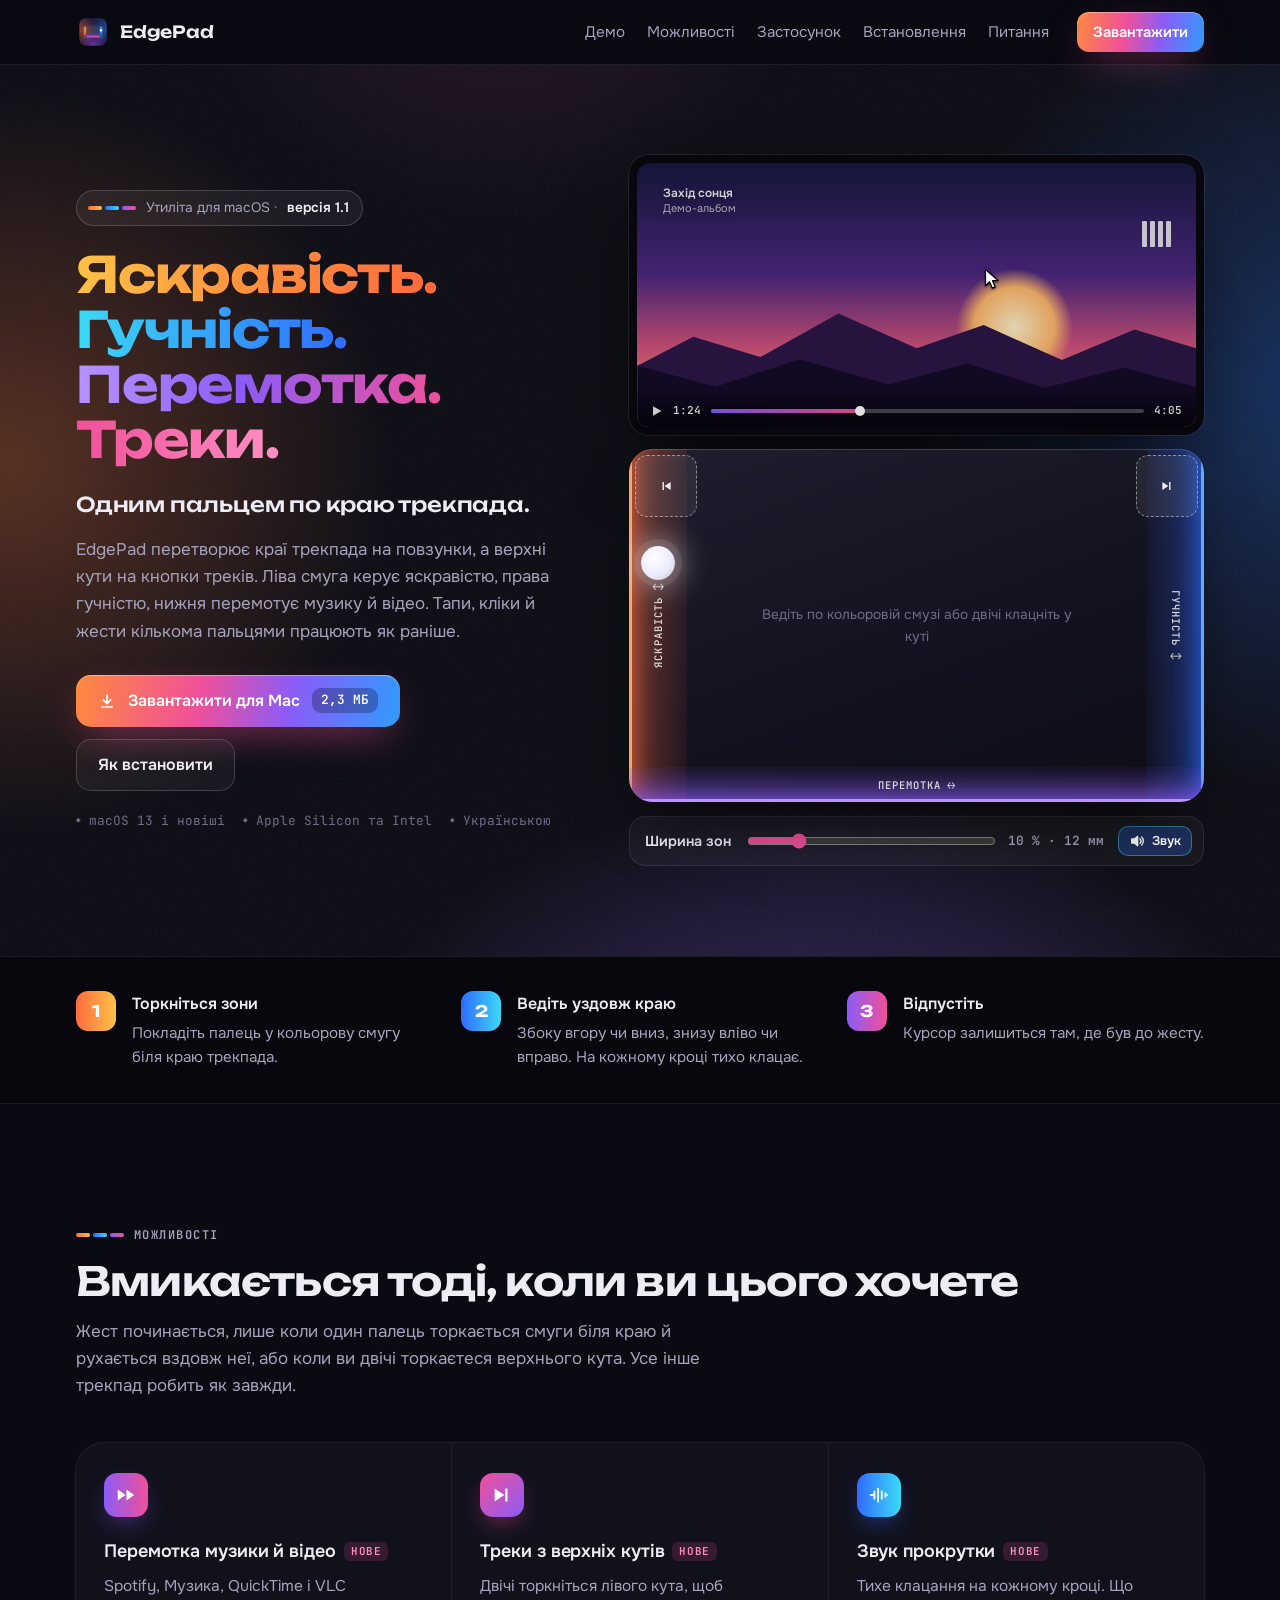
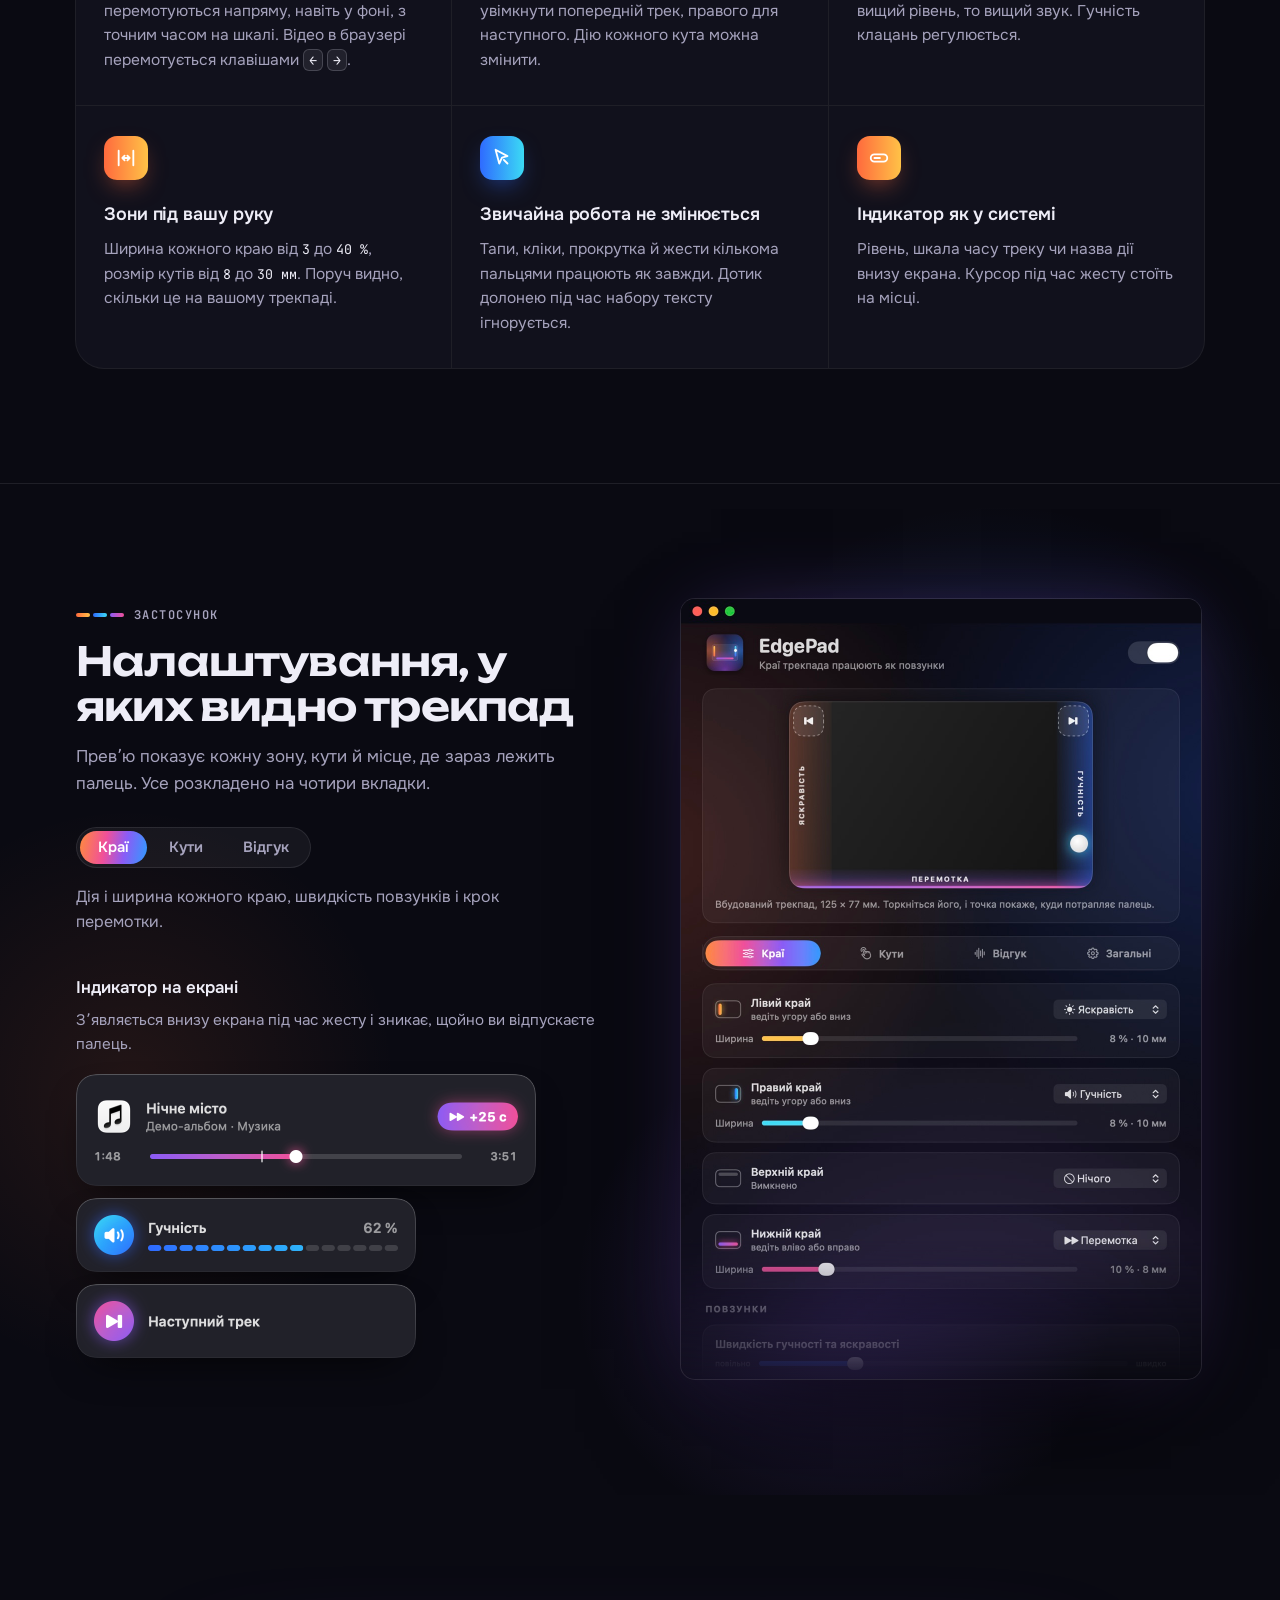
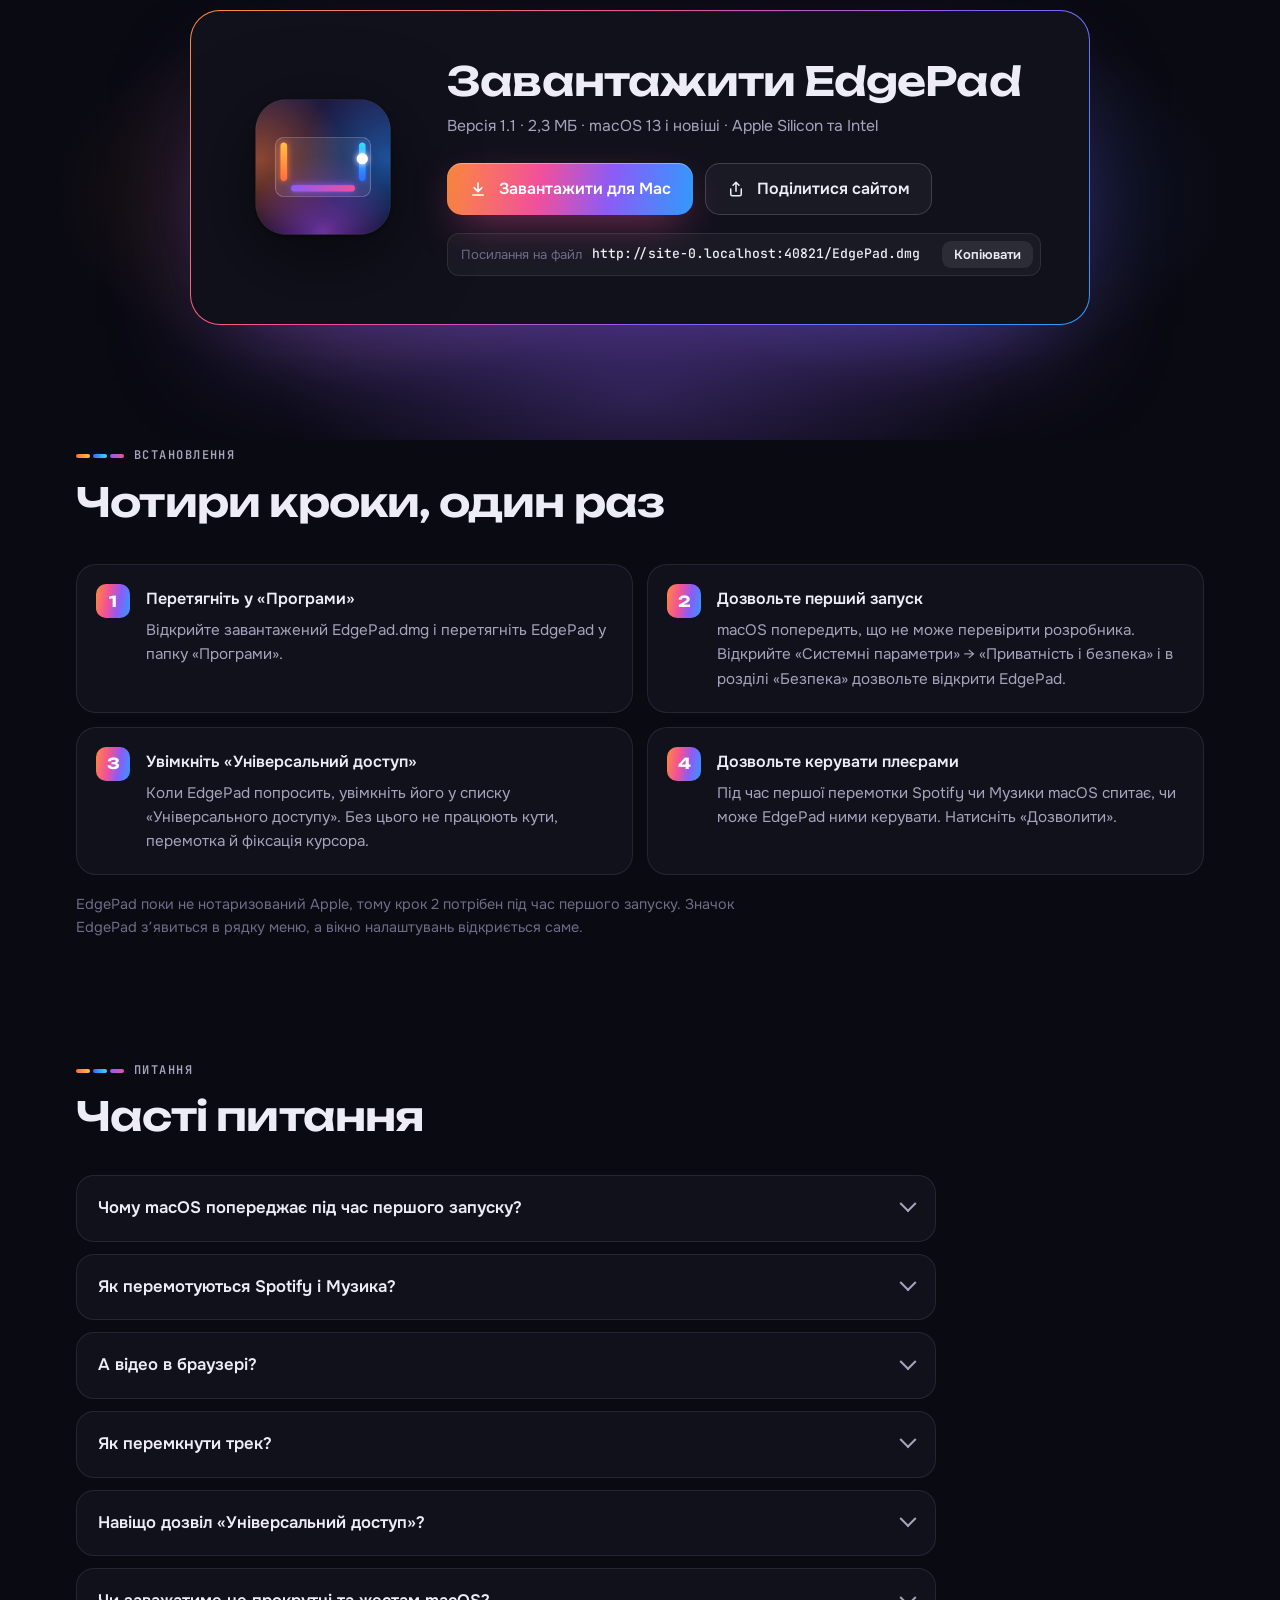
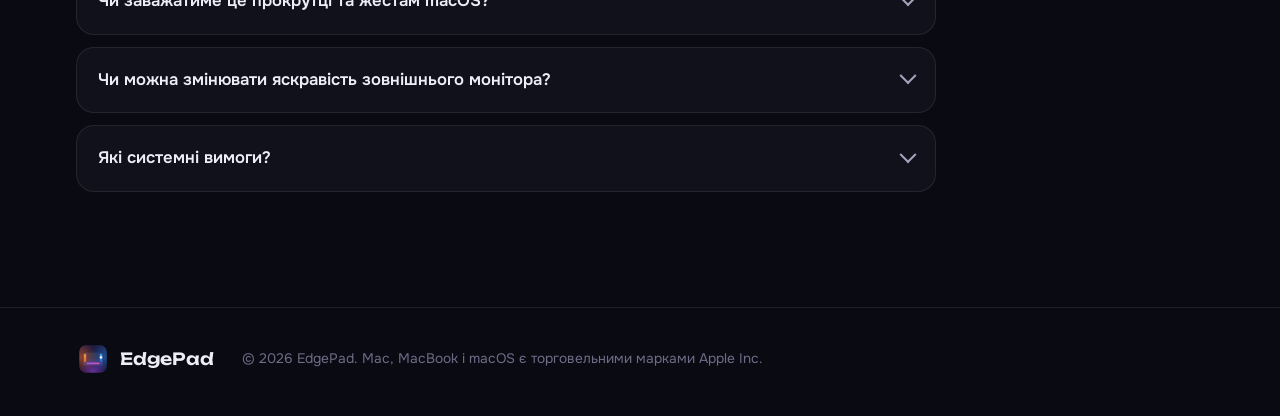
==== index.html @ be074544 "Нова адреса сайту: edgepad-appp.github.io Co-Authored-By: Claude Opus 5.5 <noreply@anthropic.com>" ====
<!doctype html>
<html lang="uk">
<head>
<meta charset="utf-8">
<meta name="viewport" content="width=device-width, initial-scale=1, viewport-fit=cover">
<title>EdgePad · краї трекпада стають повзунками</title>
<meta name="description" content="EdgePad для macOS: яскравість, гучність і перемотка з країв трекпада, а треки з його верхніх кутів.">
<meta name="theme-color" content="#0A0A12">
<link rel="icon" type="image/png" href="assets/favicon-64.png">
<link rel="apple-touch-icon" href="assets/apple-touch-icon.png">
<meta property="og:type" content="website">
<meta property="og:title" content="EdgePad">
<meta property="og:description" content="Яскравість, гучність, перемотка і треки з країв трекпада. Утиліта для macOS.">
<meta property="og:image" content="https://edgepad-appp.github.io/assets/og.jpg">
<meta property="og:url" content="https://edgepad-appp.github.io/">
<meta property="og:image:width" content="1200">
<meta property="og:image:height" content="630">
<meta name="twitter:card" content="summary_large_image">
<link rel="preconnect" href="https://fonts.googleapis.com">
<link rel="preconnect" href="https://fonts.gstatic.com" crossorigin>
<link rel="stylesheet" href="https://fonts.googleapis.com/css2?family=Unbounded:wght@500;600;700;800&family=Onest:wght@400;500;600;700&family=JetBrains+Mono:wght@500;600&display=swap">
<style>
/* Night-desk product page. The live trackpad is the hero object; light comes from the same
   edges as the app: amber left (brightness), blue right (volume), violet bottom (seek),
   pink for the corner track buttons. Each colour always means its action. */
:root {
  color-scheme: dark;
  --bg: #0A0A12;
  --bg-raise: #11111C;
  --bg-sunk: #07070D;
  --bg-glass: rgba(10, 10, 18, 0.74);
  --line: rgba(236, 235, 255, 0.09);
  --line-strong: rgba(236, 235, 255, 0.18);
  --fg: #EEEDF7;
  --fg-dim: #A6A3BD;
  --fg-faint: #6F6C88;

  --amber: #FF6A3D;
  --amber-hi: #FFC247;
  --blue: #2F6BFF;
  --blue-hi: #3BDAF5;
  --violet: #8B5CF6;
  --pink: #F0509A;

  --g-bright: linear-gradient(90deg, var(--amber), var(--amber-hi));
  --g-vol: linear-gradient(90deg, var(--blue), var(--blue-hi));
  --g-seek: linear-gradient(90deg, var(--violet), var(--pink));
  --g-media: linear-gradient(135deg, var(--pink), var(--violet));
  --g-all: linear-gradient(100deg, #FF8A3D 0%, #F0509A 38%, #8B5CF6 66%, #2F9BFF 100%);

  --font-display: "Unbounded", "Onest", system-ui, sans-serif;
  --font-body: "Onest", system-ui, -apple-system, "Segoe UI", Roboto, sans-serif;
  --font-mono: "JetBrains Mono", ui-monospace, "SF Mono", Menlo, monospace;

  --gutter-l: max(clamp(16px, 4vw, 36px), env(safe-area-inset-left, 0px));
  --gutter-r: max(clamp(16px, 4vw, 36px), env(safe-area-inset-right, 0px));
}

*, *::before, *::after { box-sizing: border-box; }
html { scroll-behavior: smooth; scroll-padding-top: 76px; }
body {
  margin: 0;
  background: var(--bg);
  color: var(--fg);
  font-family: var(--font-body);
  font-size: 16px;
  line-height: 1.6;
  -webkit-font-smoothing: antialiased;
  overflow-x: hidden;
}
body::before {
  content: "";
  position: fixed;
  inset: 0 0 auto;
  height: env(safe-area-inset-top, 0px);
  z-index: 40;
  background: var(--bg);
}
img { max-width: 100%; display: block; }
a { color: inherit; }
:focus-visible { outline: 2px solid var(--fg); outline-offset: 3px; border-radius: 6px; }
[hidden] { display: none !important; }

.wrap {
  width: 100%;
  max-width: 1200px;
  margin-inline: auto;
  padding-left: var(--gutter-l);
  padding-right: var(--gutter-r);
}

/* ---------- shared ---------- */
.edges { display: inline-flex; gap: 3px; align-items: center; }
.edges i { display: block; width: 14px; height: 4px; border-radius: 4px; }
.edges i:nth-child(1) { background: var(--g-bright); }
.edges i:nth-child(2) { background: var(--g-vol); }
.edges i:nth-child(3) { background: var(--g-seek); }

.eyebrow {
  display: inline-flex;
  align-items: center;
  gap: 10px;
  font-family: var(--font-mono);
  font-size: 12px;
  font-weight: 600;
  letter-spacing: 0.12em;
  text-transform: uppercase;
  color: var(--fg-dim);
}
h2 {
  font-family: var(--font-display);
  font-weight: 600;
  font-size: clamp(1.6rem, 3.2vw, 2.5rem);
  line-height: 1.12;
  letter-spacing: -0.02em;
  margin: 14px 0 0;
  text-wrap: balance;
}
.section-lead { color: var(--fg-dim); max-width: 60ch; margin: 14px 0 0; font-size: 1.06rem; }
.section { padding-block: clamp(64px, 9vw, 120px); }

.btn {
  display: inline-flex;
  align-items: center;
  justify-content: center;
  gap: 12px;
  min-height: 52px;
  padding: 0 22px;
  border-radius: 15px;
  font: 600 1rem/1 var(--font-body);
  text-decoration: none;
  color: var(--fg);
  cursor: pointer;
  border: 0;
  background: none;
  transition: transform .18s ease, box-shadow .25s ease, background-color .2s ease;
}
.btn:hover { transform: translateY(-1px); }
.btn:active { transform: translateY(0); }
.btn svg { width: 18px; height: 18px; flex: none; }
.btn-primary {
  color: #fff;
  background: var(--g-all);
  box-shadow: 0 14px 40px -12px rgba(240, 80, 154, 0.6), inset 0 1px 0 rgba(255, 255, 255, 0.35);
}
.btn-primary:hover { box-shadow: 0 18px 50px -12px rgba(240, 80, 154, 0.75), inset 0 1px 0 rgba(255, 255, 255, 0.4); }
.btn-primary .tag {
  font-family: var(--font-mono);
  font-size: 0.8rem;
  padding: 6px 9px;
  border-radius: 9px;
  background: rgba(10, 6, 30, 0.28);
}
.btn-ghost { background: rgba(255, 255, 255, 0.04); box-shadow: inset 0 0 0 1px var(--line-strong); }
.btn-ghost:hover { background: rgba(255, 255, 255, 0.08); }
.btn-small { min-height: 40px; padding: 0 16px; border-radius: 12px; font-size: 0.92rem; }

/* ---------- top bar ---------- */
.top {
  position: sticky;
  top: env(safe-area-inset-top, 0px);
  z-index: 30;
  background: var(--bg-glass);
  -webkit-backdrop-filter: blur(16px) saturate(150%);
  backdrop-filter: blur(16px) saturate(150%);
  border-bottom: 1px solid var(--line);
}
.top .wrap { display: flex; align-items: center; gap: 28px; min-height: 64px; }
.brand { display: inline-flex; align-items: center; gap: 10px; text-decoration: none; font-family: var(--font-display); font-weight: 600; font-size: 1.05rem; letter-spacing: -0.01em; }
.brand img { width: 34px; height: 34px; }
.nav { display: flex; gap: 22px; margin-left: auto; }
.nav a { text-decoration: none; color: var(--fg-dim); font-size: 0.95rem; }
.nav a:hover { color: var(--fg); }
@media (max-width: 820px) {
  .nav { display: none; }
  .top .btn-small { margin-left: auto; }
}

/* ---------- hero ---------- */
.hero { position: relative; overflow: clip; isolation: isolate; }
.aurora {
  position: absolute;
  inset: -10% -6% -20%;
  z-index: -2;
  pointer-events: none;
  background:
    radial-gradient(38% 46% at 6% 42%, rgba(255, 122, 61, 0.30), transparent 70%),
    radial-gradient(40% 50% at 97% 36%, rgba(47, 123, 255, 0.32), transparent 70%),
    radial-gradient(46% 38% at 62% 98%, rgba(139, 92, 246, 0.38), transparent 72%),
    radial-gradient(30% 30% at 40% 0%, rgba(240, 80, 154, 0.12), transparent 70%);
}
.grain {
  position: absolute;
  inset: 0;
  z-index: -1;
  pointer-events: none;
  opacity: 0.07;
  mix-blend-mode: overlay;
  background-image: url("data:image/svg+xml;utf8,<svg xmlns='http://www.w3.org/2000/svg' width='180' height='180'><filter id='n'><feTurbulence type='fractalNoise' baseFrequency='0.85' numOctaves='2' stitchTiles='stitch'/></filter><rect width='100%' height='100%' filter='url(%23n)'/></svg>");
}
.hero .wrap {
  display: grid;
  grid-template-columns: minmax(0, 0.92fr) minmax(0, 1.08fr);
  gap: clamp(36px, 5vw, 76px);
  align-items: center;
  padding-block: clamp(44px, 7vw, 96px) clamp(56px, 7vw, 104px);
}
@media (max-width: 940px) { .hero .wrap { grid-template-columns: minmax(0, 1fr); } }
.chip {
  display: inline-flex;
  align-items: center;
  gap: 10px;
  padding: 7px 14px 7px 12px;
  border-radius: 999px;
  background: rgba(255, 255, 255, 0.05);
  box-shadow: inset 0 0 0 1px var(--line-strong);
  font-size: 0.86rem;
  color: var(--fg-dim);
}
.chip b { color: var(--fg); font-weight: 600; }
h1 {
  margin: 22px 0 0;
  font-family: var(--font-display);
  font-weight: 700;
  font-size: clamp(2.05rem, 3.9vw, 3.3rem);
  line-height: 1.06;
  letter-spacing: -0.025em;
}
h1 .w {
  display: block;
  width: fit-content;
  background: var(--g);
  -webkit-background-clip: text;
  background-clip: text;
  color: transparent;
  padding-bottom: 0.04em;
}
.w-bright { --g: linear-gradient(90deg, var(--amber-hi), #FF8A3D 55%, var(--amber)); }
.w-vol { --g: linear-gradient(90deg, var(--blue-hi), var(--blue)); }
.w-seek { --g: linear-gradient(90deg, #B794FF, var(--violet) 45%, var(--pink)); }
.w-media { --g: linear-gradient(90deg, var(--pink), #FF8FC2); }
.hero-lead {
  margin: 22px 0 0;
  font-family: var(--font-display);
  font-weight: 500;
  font-size: clamp(1.05rem, 1.6vw, 1.3rem);
  letter-spacing: -0.01em;
  text-wrap: balance;
}
.hero-text { margin: 14px 0 0; color: var(--fg-dim); max-width: 46ch; font-size: 1.06rem; }
.cta-row { display: flex; flex-wrap: wrap; gap: 12px; margin-top: 30px; }
.meta {
  margin: 20px 0 0;
  display: flex;
  flex-wrap: wrap;
  gap: 6px 18px;
  font-family: var(--font-mono);
  font-size: 0.8rem;
  color: var(--fg-faint);
}
.meta span::before { content: "◆"; font-size: 0.6em; margin-right: 8px; vertical-align: 2px; }

/* ---------- device demo ---------- */
.device { display: grid; gap: 14px; min-width: 0; }
.screen {
  position: relative;
  aspect-ratio: 2.05 / 1;
  max-width: 100%;
  padding: 8px;
  border-radius: 20px;
  background: var(--bg-sunk);
  box-shadow: 0 0 0 1px rgba(255, 255, 255, 0.08), 0 40px 90px -30px rgba(0, 0, 0, 0.9);
}
.screen-inner { position: relative; height: 100%; border-radius: 13px; overflow: hidden; background: #000; }
.clip {
  --s1: #17183F; --s2: #4B2780; --s3: #D2537C; --s4: #FFB25B; --sun: #FFB86B;
  position: absolute;
  inset: 0;
  background: linear-gradient(180deg, var(--s1) 0%, var(--s2) 42%, var(--s3) 70%, var(--s4) 100%);
  transition: filter .5s ease;
}
.clip.switching { filter: blur(6px) brightness(1.4); }
.sun {
  position: absolute;
  left: 57%;
  top: 40%;
  width: 21%;
  aspect-ratio: 1;
  border-radius: 50%;
  background: radial-gradient(circle, #FFF1C9 0%, var(--sun) 48%, transparent 70%);
  animation: drift 16s ease-in-out infinite alternate;
}
@keyframes drift { to { transform: translate(-18%, 10%); } }
.ridge { position: absolute; left: 0; right: 0; bottom: 0; }
.ridge.a { height: 55%; background: #2C1747; clip-path: polygon(0 58%, 10% 38%, 22% 52%, 36% 22%, 50% 46%, 62% 30%, 76% 54%, 89% 33%, 100% 46%, 100% 100%, 0 100%); }
.ridge.b { height: 40%; background: #150B28; clip-path: polygon(0 42%, 14% 62%, 29% 36%, 45% 60%, 59% 40%, 73% 63%, 87% 44%, 100% 62%, 100% 100%, 0 100%); }
.now {
  position: absolute;
  top: 9%;
  left: 4.5%;
  display: flex;
  flex-direction: column;
  gap: 1px;
  font-size: 11px;
  line-height: 1.25;
  color: rgba(255, 255, 255, 0.92);
  text-shadow: 0 1px 6px rgba(0, 0, 0, 0.4);
}
.now b { font-weight: 600; font-size: 12px; }
.now span { color: rgba(255, 255, 255, 0.7); }
.eq {
  position: absolute;
  top: 10%;
  right: 4.5%;
  height: 22%;
  display: flex;
  align-items: flex-end;
  gap: 3px;
  transform-origin: bottom;
  transform: scaleY(var(--vol, 0.45));
  transition: transform .12s linear;
}
.eq i { display: block; width: 5px; height: 100%; border-radius: 2px; background: rgba(255, 255, 255, 0.85); transform-origin: bottom; animation: bounce 0.9s ease-in-out infinite alternate; }
.eq i:nth-child(2) { animation-delay: -.3s; animation-duration: .7s; }
.eq i:nth-child(3) { animation-delay: -.6s; animation-duration: 1.1s; }
.eq i:nth-child(4) { animation-delay: -.15s; animation-duration: .8s; }
@keyframes bounce { from { transform: scaleY(0.25); } to { transform: scaleY(1); } }
.player {
  position: absolute;
  left: 0;
  right: 0;
  bottom: 0;
  display: flex;
  align-items: center;
  gap: 10px;
  padding: 18px 14px 10px;
  background: linear-gradient(0deg, rgba(0, 0, 0, 0.7), rgba(0, 0, 0, 0));
  font: 600 11px/1 var(--font-mono);
  color: rgba(255, 255, 255, 0.9);
  font-variant-numeric: tabular-nums;
}
.player svg { width: 12px; height: 12px; flex: none; }
.track { position: relative; flex: 1; height: 4px; border-radius: 4px; background: rgba(255, 255, 255, 0.25); }
.track b { position: absolute; inset: 0 auto 0 0; width: 34%; border-radius: 4px; background: var(--g-seek); }
.track b::after { content: ""; position: absolute; right: -5px; top: 50%; width: 10px; height: 10px; margin-top: -5px; border-radius: 50%; background: #fff; }
.dimmer { position: absolute; inset: 0; background: #000; opacity: 0.12; pointer-events: none; }
.cursor { position: absolute; left: 62%; top: 38%; width: 16px; height: 22px; pointer-events: none; filter: drop-shadow(0 1px 1px rgba(0, 0, 0, 0.6)); transition: left .25s ease, top .25s ease; }
.cursor.live { transition: none; }

/* the same indicator as in the app */
.hud {
  position: absolute;
  left: 50%;
  bottom: 18%;
  z-index: 2;
  width: 66%;
  padding: 10px 14px;
  border-radius: 16px;
  background: rgba(30, 29, 42, 0.8);
  -webkit-backdrop-filter: blur(14px);
  backdrop-filter: blur(14px);
  box-shadow: inset 0 0 0 1px rgba(255, 255, 255, 0.16), 0 14px 40px rgba(0, 0, 0, 0.45);
  color: #fff;
  opacity: 0;
  transform: translate(-50%, 8px);
  transition: opacity .2s ease, transform .2s ease;
  pointer-events: none;
}
.hud.show { opacity: 1; transform: translate(-50%, 0); }
.hud[data-layout="seek"] { width: 76%; }
.hud[data-layout="compact"] .hud-seek, .hud[data-layout="seek"] .hud-compact { display: none; }
.hud-compact { display: flex; align-items: center; gap: 12px; }
.hud-badge {
  flex: none;
  display: grid;
  place-items: center;
  width: 30px;
  height: 30px;
  border-radius: 50%;
  background: var(--hud-grad);
  box-shadow: 0 0 14px var(--hud-glow);
}
.hud-badge svg { width: 15px; height: 15px; color: #fff; }
.hud-main { flex: 1; min-width: 0; display: grid; gap: 7px; }
.hud-row { display: flex; align-items: baseline; justify-content: space-between; gap: 8px; font-size: 12px; font-weight: 600; }
.hud-row span { font-family: var(--font-mono); font-size: 11px; color: rgba(255, 255, 255, 0.6); font-variant-numeric: tabular-nums; }
.hud.no-bar .hud-seg { display: none; }
.hud-seg { display: grid; grid-template-columns: repeat(16, 1fr); gap: 2px; height: 5px; }
.hud-seg i { border-radius: 3px; background: rgba(255, 255, 255, 0.14); }
.hud-seg i.on {
  background: var(--hud-grad);
  background-size: 1600% 100%;
  background-position: calc(var(--i) * 6.6667%) 0;
}
.hud[data-kind="bright"] { --hud-grad: var(--g-bright); --hud-glow: rgba(255, 106, 61, 0.6); }
.hud[data-kind="vol"] { --hud-grad: var(--g-vol); --hud-glow: rgba(47, 107, 255, 0.6); }
.hud[data-kind="seek"], .hud[data-kind="media"] { --hud-grad: var(--g-seek); --hud-glow: rgba(240, 80, 154, 0.6); }
.hud-seek { display: grid; gap: 9px; }
.hud-head { display: flex; align-items: center; gap: 10px; min-width: 0; }
.hud-art { flex: none; display: grid; place-items: center; width: 30px; height: 30px; border-radius: 8px; background: var(--g-media); }
.hud-art svg { width: 15px; height: 15px; color: #fff; }
.hud-meta { flex: 1; min-width: 0; display: grid; line-height: 1.25; }
.hud-meta b { font-size: 12px; font-weight: 600; white-space: nowrap; overflow: hidden; text-overflow: ellipsis; }
.hud-meta span { font-size: 10.5px; color: rgba(255, 255, 255, 0.6); white-space: nowrap; overflow: hidden; text-overflow: ellipsis; }
.hud-delta {
  flex: none;
  display: inline-flex;
  align-items: center;
  gap: 4px;
  padding: 4px 9px;
  border-radius: 999px;
  background: var(--g-seek);
  box-shadow: 0 0 12px rgba(240, 80, 154, 0.45);
  font: 700 11px/1 var(--font-body);
  font-variant-numeric: tabular-nums;
}
.hud-delta svg { width: 9px; height: 9px; }
.hud-line { display: flex; align-items: center; gap: 8px; font: 600 10px/1 var(--font-mono); color: rgba(255, 255, 255, 0.6); font-variant-numeric: tabular-nums; }
.hud-time { position: relative; flex: 1; height: 4px; border-radius: 4px; background: rgba(255, 255, 255, 0.15); }
.hud-time b { position: absolute; inset: 0 auto 0 0; border-radius: 4px; background: var(--g-seek); }
.hud-time i { position: absolute; top: -4px; width: 2px; height: 12px; margin-left: -1px; border-radius: 1px; background: rgba(255, 255, 255, 0.6); }
.hud-time em { position: absolute; top: 50%; width: 10px; height: 10px; margin: -5px 0 0 -5px; border-radius: 50%; background: #fff; box-shadow: 0 0 8px rgba(240, 80, 154, 0.9); }

.pad {
  --zw: 0.10;
  --cw: 0.128;
  --ch: 0.208;
  position: relative;
  aspect-ratio: 124.8 / 76.8;
  max-width: 100%;
  border-radius: 24px;
  overflow: hidden;
  background: linear-gradient(160deg, #1F1E2E 0%, #131220 55%, #0E0D17 100%);
  box-shadow: inset 0 1px 0 rgba(255, 255, 255, 0.09), inset 0 0 0 1px rgba(255, 255, 255, 0.08), 0 30px 70px -30px rgba(0, 0, 0, 0.9);
  touch-action: none;
  -webkit-user-select: none;
  user-select: none;
  cursor: grab;
}
.pad.touching { cursor: grabbing; }
.zone {
  position: absolute;
  display: flex;
  align-items: center;
  justify-content: center;
  transition: filter .2s ease;
  animation: wake 1.6s ease-out .3s both;
}
@keyframes wake { 0% { filter: brightness(2.2) saturate(1.3); } 100% { filter: none; } }
.zone.on { filter: brightness(1.75) saturate(1.25); }
.zone.left {
  left: 0; top: 0; bottom: 0;
  width: calc(var(--zw) * 100%);
  background: linear-gradient(90deg, rgba(255, 106, 61, 0.36), rgba(255, 106, 61, 0.06));
  box-shadow: inset 3px 0 0 rgba(255, 178, 92, 0.95), inset 18px 0 26px -16px rgba(255, 106, 61, 0.9);
}
.zone.right {
  right: 0; top: 0; bottom: 0;
  width: calc(var(--zw) * 100%);
  background: linear-gradient(270deg, rgba(47, 107, 255, 0.38), rgba(47, 107, 255, 0.06));
  box-shadow: inset -3px 0 0 rgba(96, 178, 255, 0.95), inset -18px 0 26px -16px rgba(47, 107, 255, 0.9);
}
.zone.bottom {
  left: 0; right: 0; bottom: 0;
  height: calc(var(--zw) * 100%);
  background: linear-gradient(0deg, rgba(139, 92, 246, 0.4), rgba(139, 92, 246, 0.06));
  box-shadow: inset 0 -3px 0 rgba(196, 150, 255, 0.95), inset 0 -18px 26px -16px rgba(139, 92, 246, 0.9);
}
.zone span {
  display: inline-flex;
  align-items: center;
  gap: 6px;
  font: 600 10.5px/1 var(--font-mono);
  letter-spacing: 0.1em;
  text-transform: uppercase;
  color: rgba(255, 255, 255, 0.8);
  white-space: nowrap;
}
.zone.left span { writing-mode: vertical-rl; transform: rotate(180deg); }
.zone.right span { writing-mode: vertical-rl; }
.pad.narrow .zone span { display: none; }
.corner {
  position: absolute;
  top: 6px;
  z-index: 1;
  display: grid;
  place-items: center;
  width: calc(var(--cw) * 100% - 12px);
  height: calc(var(--ch) * 100% - 12px);
  border: 1px dashed rgba(255, 255, 255, 0.45);
  border-radius: 12px;
  background: rgba(255, 255, 255, 0.07);
  transition: background .2s ease, box-shadow .2s ease, border-color .2s ease;
}
.corner.left { left: 6px; }
.corner.right { right: 6px; }
.corner svg { width: 14px; height: 14px; color: rgba(255, 255, 255, 0.92); }
.corner.flash { background: var(--g-media); border-color: transparent; box-shadow: 0 0 26px rgba(240, 80, 154, 0.75); }
.pad-hint {
  position: absolute;
  inset: 0;
  display: grid;
  place-items: center;
  margin: 0;
  padding: 0 22%;
  text-align: center;
  font-size: 0.86rem;
  color: var(--fg-faint);
  pointer-events: none;
  transition: opacity .25s ease;
}
.pad.user-touching .pad-hint { opacity: 0; }
.finger {
  position: absolute;
  left: 50%;
  top: 50%;
  z-index: 2;
  width: 34px;
  height: 34px;
  margin: -17px 0 0 -17px;
  border-radius: 50%;
  background: radial-gradient(circle at 38% 34%, #FFFFFF, #ECEAFF 58%, rgba(255, 255, 255, 0.7));
  box-shadow: 0 0 0 7px rgba(255, 255, 255, 0.08), 0 0 30px 8px var(--glow, rgba(255, 255, 255, 0.4));
  opacity: 0;
  transform: scale(0.6);
  transition: opacity .16s ease, transform .16s ease;
  pointer-events: none;
}
.finger.show { opacity: 1; transform: scale(1); }
.controls {
  display: grid;
  grid-template-columns: auto minmax(0, 1fr) auto auto;
  align-items: center;
  gap: 14px;
  padding: 10px 12px 10px 16px;
  border-radius: 16px;
  background: rgba(255, 255, 255, 0.035);
  box-shadow: inset 0 0 0 1px var(--line);
}
.controls label { font-size: 0.9rem; font-weight: 600; }
.controls input { width: 100%; min-width: 0; accent-color: var(--pink); }
.controls output { font: 600 0.8rem/1.3 var(--font-mono); color: var(--fg-dim); font-variant-numeric: tabular-nums; text-align: right; }
.sound {
  display: inline-flex;
  align-items: center;
  gap: 7px;
  padding: 7px 11px;
  border: 0;
  border-radius: 10px;
  background: rgba(255, 255, 255, 0.06);
  color: var(--fg-dim);
  font: 600 0.8rem/1 var(--font-body);
  cursor: pointer;
}
.sound svg { width: 16px; height: 16px; }
.sound[aria-pressed="true"] { color: #fff; background: rgba(47, 107, 255, 0.28); box-shadow: inset 0 0 0 1px rgba(59, 218, 245, 0.45); }
@media (max-width: 560px) {
  .controls { grid-template-columns: minmax(0, 1fr) auto; }
  .controls input { grid-column: 1 / -1; grid-row: 2; }
  .controls output { grid-column: 1; grid-row: 3; text-align: left; }
  .controls .sound { grid-column: 2; grid-row: 1; }
}

/* ---------- how ---------- */
.how { border-block: 1px solid var(--line); background: var(--bg-sunk); }
.how .wrap { padding-block: 34px; }
.steps { list-style: none; margin: 0; padding: 0; display: grid; grid-template-columns: repeat(3, minmax(0, 1fr)); gap: 28px; }
.steps li { display: flex; gap: 16px; align-items: flex-start; min-width: 0; }
.steps .n {
  flex: none;
  display: grid;
  place-items: center;
  width: 40px;
  height: 40px;
  border-radius: 12px;
  font: 700 1rem/1 var(--font-display);
  color: #fff;
  background: var(--g);
}
.steps li:nth-child(1) .n { --g: var(--g-bright); }
.steps li:nth-child(2) .n { --g: var(--g-vol); }
.steps li:nth-child(3) .n { --g: var(--g-seek); }
.steps b { display: block; font-weight: 600; }
.steps p { margin: 4px 0 0; color: var(--fg-dim); font-size: 0.95rem; }
@media (max-width: 820px) { .steps { grid-template-columns: minmax(0, 1fr); gap: 20px; } }

/* ---------- features ---------- */
.features {
  margin-top: 44px;
  display: grid;
  grid-template-columns: repeat(3, minmax(0, 1fr));
  gap: 1px;
  background: var(--line);
  border-radius: 28px;
  overflow: hidden;
  box-shadow: 0 0 0 1px var(--line);
}
.feature { background: var(--bg-raise); padding: 30px 28px 32px; min-width: 0; }
.feature .ico {
  display: grid;
  place-items: center;
  width: 44px;
  height: 44px;
  border-radius: 13px;
  background: var(--g);
  box-shadow: 0 10px 26px -10px var(--glow);
}
.feature .ico svg { width: 22px; height: 22px; color: #fff; }
.feature.c-bright .ico { --g: var(--g-bright); --glow: rgba(255, 106, 61, 0.8); }
.feature.c-vol .ico { --g: var(--g-vol); --glow: rgba(47, 107, 255, 0.8); }
.feature.c-seek .ico { --g: var(--g-seek); --glow: rgba(139, 92, 246, 0.8); }
.feature.c-media .ico { --g: var(--g-media); --glow: rgba(240, 80, 154, 0.8); }
.feature h3 { margin: 20px 0 0; font-size: 1.12rem; font-weight: 600; letter-spacing: -0.005em; }
.feature p { margin: 8px 0 0; color: var(--fg-dim); font-size: 0.97rem; }
.feature .unit { font-family: var(--font-mono); font-size: 0.86em; color: var(--fg); }
.new {
  display: inline-block;
  margin-left: 8px;
  padding: 2px 7px;
  border-radius: 6px;
  background: rgba(240, 80, 154, 0.16);
  color: #FF8FC2;
  font: 600 0.68rem/1.4 var(--font-mono);
  letter-spacing: 0.06em;
  text-transform: uppercase;
  vertical-align: 2px;
}
@media (max-width: 940px) { .features { grid-template-columns: repeat(2, minmax(0, 1fr)); } }
@media (max-width: 600px) { .features { grid-template-columns: minmax(0, 1fr); } }

/* ---------- the app ---------- */
.app { position: relative; overflow: clip; isolation: isolate; border-top: 1px solid var(--line); }
.app::before {
  content: "";
  position: absolute;
  inset: 0;
  z-index: -1;
  background:
    radial-gradient(34% 40% at 78% 30%, rgba(47, 123, 255, 0.16), transparent 70%),
    radial-gradient(30% 36% at 66% 80%, rgba(139, 92, 246, 0.2), transparent 70%),
    radial-gradient(30% 40% at 10% 60%, rgba(255, 122, 61, 0.1), transparent 70%);
}
.app-grid {
  display: grid;
  grid-template-columns: minmax(0, 1fr) minmax(0, 1fr);
  gap: clamp(36px, 6vw, 88px);
  align-items: start;
}
@media (max-width: 940px) { .app-grid { grid-template-columns: minmax(0, 1fr); } }
.tabs {
  display: inline-flex;
  flex-wrap: wrap;
  gap: 4px;
  margin-top: 30px;
  padding: 4px;
  border-radius: 999px;
  background: rgba(255, 255, 255, 0.05);
  box-shadow: inset 0 0 0 1px var(--line);
}
.tabs button {
  padding: 9px 18px;
  border: 0;
  border-radius: 999px;
  background: none;
  color: var(--fg-dim);
  font: 600 0.92rem/1 var(--font-body);
  cursor: pointer;
}
.tabs button[aria-selected="true"] { color: #fff; background: var(--g-all); }
.tab-text { margin: 16px 0 0; color: var(--fg-dim); min-height: 3.2em; max-width: 46ch; }
.huds { margin-top: 40px; }
.huds h3 { margin: 0; font-size: 1.05rem; font-weight: 600; }
.huds p { margin: 6px 0 0; color: var(--fg-dim); font-size: 0.95rem; }
.hud-shots { margin-top: 18px; display: grid; gap: 12px; justify-items: start; }
.hud-shots img { border-radius: 20px; box-shadow: 0 18px 40px -18px rgba(0, 0, 0, 0.8); height: auto; }
.hud-shots .w340 { width: min(340px, 100%); }
.hud-shots .w460 { width: min(460px, 100%); }
.window {
  margin: 0;
  position: relative;
  max-width: 520px;
  justify-self: center;
  width: 100%;
  border-radius: 14px;
  overflow: hidden;
  box-shadow: 0 0 0 1px rgba(255, 255, 255, 0.1), 0 50px 120px -40px rgba(0, 0, 0, 0.95), 0 0 80px -30px rgba(139, 92, 246, 0.5);
  aspect-ratio: 1040 / 1560;
  max-height: 780px;
}
.window img {
  width: 100%;
  height: auto;
  -webkit-mask-image: linear-gradient(180deg, #000 82%, transparent 100%);
  mask-image: linear-gradient(180deg, #000 82%, transparent 100%);
}

/* ---------- download ---------- */
.download { position: relative; overflow: clip; isolation: isolate; }
.download::before {
  content: "";
  position: absolute;
  inset: 0;
  z-index: -1;
  background:
    radial-gradient(34% 50% at 28% 55%, rgba(255, 122, 61, 0.16), transparent 70%),
    radial-gradient(34% 50% at 72% 55%, rgba(47, 123, 255, 0.18), transparent 70%),
    radial-gradient(40% 40% at 50% 92%, rgba(139, 92, 246, 0.24), transparent 70%);
}
.dl-card {
  display: grid;
  grid-template-columns: auto minmax(0, 1fr);
  gap: clamp(20px, 4vw, 40px);
  align-items: center;
  max-width: 900px;
  margin: 0 auto;
  padding: clamp(24px, 5vw, 48px);
  border-radius: 30px;
  border: 1.5px solid transparent;
  background:
    linear-gradient(var(--bg-raise), var(--bg-raise)) padding-box,
    linear-gradient(135deg, #FF8A3D, var(--pink) 38%, var(--violet) 64%, #2F9BFF) border-box;
  box-shadow: 0 50px 120px -50px rgba(139, 92, 246, 0.7);
}
.dl-card > div { min-width: 0; }
.dl-icon { width: clamp(96px, 16vw, 168px); height: auto; filter: drop-shadow(0 20px 40px rgba(0, 0, 0, 0.6)); }
.dl-card h2 { margin: 0; }
.dl-meta { margin: 10px 0 0; color: var(--fg-dim); font-size: 0.98rem; }
.dl-card .cta-row { margin-top: 24px; }
.dl-link {
  margin-top: 18px;
  display: flex;
  align-items: center;
  gap: 10px;
  padding: 8px 8px 8px 14px;
  border-radius: 12px;
  background: rgba(255, 255, 255, 0.04);
  box-shadow: inset 0 0 0 1px var(--line);
  min-width: 0;
}
.dl-link span { flex: none; color: var(--fg-faint); font-size: 0.82rem; }
.dl-link code {
  flex: 1;
  min-width: 0;
  overflow: hidden;
  text-overflow: ellipsis;
  white-space: nowrap;
  font: 500 0.82rem/1.4 var(--font-mono);
  color: var(--fg);
  -webkit-user-select: all;
  user-select: all;
}
.dl-link button {
  flex: none;
  padding: 7px 12px;
  border: 0;
  border-radius: 9px;
  background: rgba(255, 255, 255, 0.08);
  color: var(--fg);
  font: 600 0.82rem/1 var(--font-body);
  cursor: pointer;
}
@media (max-width: 640px) {
  .dl-card { grid-template-columns: minmax(0, 1fr); }
  .dl-icon { justify-self: start; }
  .dl-link span { display: none; }
}

/* ---------- install ---------- */
.install-list { list-style: none; margin: 40px 0 0; padding: 0; display: grid; grid-template-columns: repeat(2, minmax(0, 1fr)); gap: 14px; counter-reset: step; }
.install-list li {
  counter-increment: step;
  position: relative;
  padding: 22px 22px 22px 70px;
  border-radius: 20px;
  background: var(--bg-raise);
  box-shadow: inset 0 0 0 1px var(--line);
  min-width: 0;
}
.install-list li::before {
  content: counter(step);
  position: absolute;
  left: 20px;
  top: 20px;
  display: grid;
  place-items: center;
  width: 34px;
  height: 34px;
  border-radius: 10px;
  background: var(--g-all);
  font: 700 0.95rem/1 var(--font-display);
  color: #fff;
}
.install-list b { display: block; font-weight: 600; }
.install-list p { margin: 6px 0 0; color: var(--fg-dim); font-size: 0.95rem; }
.note { margin: 18px 0 0; color: var(--fg-faint); font-size: 0.9rem; max-width: 70ch; }
@media (max-width: 760px) { .install-list { grid-template-columns: minmax(0, 1fr); } }

/* ---------- faq ---------- */
.faq-list { margin-top: 36px; display: grid; gap: 12px; max-width: 860px; }
.faq-list details { border-radius: 18px; background: var(--bg-raise); box-shadow: inset 0 0 0 1px var(--line); }
.faq-list details[open] { box-shadow: inset 0 0 0 1px var(--line-strong); }
.faq-list summary {
  list-style: none;
  display: flex;
  align-items: center;
  justify-content: space-between;
  gap: 16px;
  padding: 20px 22px;
  cursor: pointer;
  font-weight: 600;
  font-size: 1.04rem;
}
.faq-list summary::-webkit-details-marker { display: none; }
.faq-list summary::after {
  content: "";
  flex: none;
  width: 12px;
  height: 12px;
  border-right: 2px solid var(--fg-dim);
  border-bottom: 2px solid var(--fg-dim);
  transform: rotate(45deg) translate(-3px, -3px);
  transition: transform .2s ease;
}
.faq-list details[open] summary::after { transform: rotate(225deg) translate(-3px, -3px); }
.faq-list details p { margin: 0; padding: 0 22px 22px; color: var(--fg-dim); max-width: 70ch; }
kbd {
  font-family: var(--font-mono);
  font-size: 0.86em;
  padding: 2px 6px;
  border-radius: 6px;
  background: rgba(255, 255, 255, 0.07);
  box-shadow: inset 0 0 0 1px var(--line-strong);
  color: var(--fg);
}

/* ---------- footer ---------- */
.foot { border-top: 1px solid var(--line); }
.foot .wrap { display: flex; flex-wrap: wrap; align-items: center; gap: 14px 28px; padding-block: 34px calc(40px + env(safe-area-inset-bottom, 0px)); color: var(--fg-faint); font-size: 0.86rem; }
.foot .brand { color: var(--fg); }
.foot p { margin: 0; flex: 1 1 320px; }

/* ---------- toast ---------- */
.toast {
  position: fixed;
  left: 50%;
  bottom: calc(22px + env(safe-area-inset-bottom, 0px));
  z-index: 50;
  max-width: calc(100% - 32px);
  padding: 13px 18px;
  border-radius: 14px;
  background: rgba(30, 28, 46, 0.94);
  -webkit-backdrop-filter: blur(12px);
  backdrop-filter: blur(12px);
  box-shadow: inset 0 0 0 1px var(--line-strong), 0 20px 50px -10px rgba(0, 0, 0, 0.7);
  font-size: 0.95rem;
  transform: translate(-50%, 16px);
  opacity: 0;
  transition: opacity .2s ease, transform .2s ease;
  pointer-events: none;
}
.toast.show { opacity: 1; transform: translate(-50%, 0); }

@media (prefers-reduced-motion: reduce) {
  html { scroll-behavior: auto; }
  *, *::before, *::after { animation: none !important; transition: none !important; }
}
</style>
</head>
<body>

<header class="top">
  <div class="wrap">
    <a class="brand" href="#top" aria-label="EdgePad, на початок сторінки">
      <img src="assets/icon-256.png" alt="" width="34" height="34">
      EdgePad
    </a>
    <nav class="nav" aria-label="Розділи">
      <a href="#demo">Демо</a>
      <a href="#features">Можливості</a>
      <a href="#app">Застосунок</a>
      <a href="#install">Встановлення</a>
      <a href="#faq">Питання</a>
    </nav>
    <a class="btn btn-primary btn-small" href="#download">Завантажити</a>
  </div>
</header>

<main id="top">
  <section class="hero" aria-labelledby="hero-title">
    <div class="aurora"></div>
    <div class="grain"></div>
    <div class="wrap">
      <div>
        <span class="chip"><span class="edges" aria-hidden="true"><i></i><i></i><i></i></span>Утиліта для macOS · <b>версія <span data-version>1.1</span></b></span>
        <h1 id="hero-title">
          <span class="w w-bright">Яскравість.</span>
          <span class="w w-vol">Гучність.</span>
          <span class="w w-seek">Перемотка.</span>
          <span class="w w-media">Треки.</span>
        </h1>
        <p class="hero-lead">Одним пальцем по краю трекпада.</p>
        <p class="hero-text">EdgePad перетворює краї трекпада на повзунки, а верхні кути на кнопки треків. Ліва смуга керує яскравістю, права гучністю, нижня перемотує музику й відео. Тапи, кліки й жести кількома пальцями працюють як раніше.</p>
        <div class="cta-row">
          <a class="btn btn-primary js-download" href="EdgePad.dmg" download>
            <svg viewBox="0 0 24 24" fill="none" stroke="currentColor" stroke-width="2.2" stroke-linecap="round" stroke-linejoin="round" aria-hidden="true"><path d="M12 4v11M7 10.5l5 5 5-5M5 20h14"/></svg>
            Завантажити для Mac
            <span class="tag"><span data-size>2,3 МБ</span></span>
          </a>
          <a class="btn btn-ghost" href="#install">Як встановити</a>
        </div>
        <p class="meta"><span>macOS 13 і новіші</span><span>Apple Silicon та Intel</span><span>Українською</span></p>
      </div>

      <div class="device" id="demo">
        <div class="screen" aria-hidden="true">
          <div class="screen-inner">
            <div class="clip" id="clip">
              <div class="sun"></div>
              <div class="ridge a"></div>
              <div class="ridge b"></div>
              <div class="now"><b id="nowTitle">Захід сонця</b><span>Демо-альбом</span></div>
              <div class="eq" id="eq"><i></i><i></i><i></i><i></i></div>
            </div>
            <div class="player">
              <svg viewBox="0 0 12 12"><path d="M2 1.2v9.6L10.4 6z" fill="currentColor"/></svg>
              <span id="tNow">1:24</span>
              <span class="track"><b id="prog"></b></span>
              <span id="tDur">4:05</span>
            </div>
            <div class="dimmer" id="dimmer"></div>
            <svg class="cursor" id="cursor" viewBox="0 0 16 22"><path d="M1.5 1.5v16.2l4.1-3.9 2.7 6.3 2.9-1.2-2.7-6.2 5.7-.2z" fill="#fff" stroke="#000" stroke-width="1.2" stroke-linejoin="round"/></svg>
            <div class="hud" id="hud" data-layout="compact" data-kind="vol">
              <div class="hud-compact">
                <span class="hud-badge" id="hudBadge"></span>
                <div class="hud-main">
                  <div class="hud-row"><b id="hudTitle">Гучність</b><span id="hudValue">45 %</span></div>
                  <div class="hud-seg" id="hudSeg"></div>
                </div>
              </div>
              <div class="hud-seek">
                <div class="hud-head">
                  <span class="hud-art"><svg viewBox="0 0 24 24" fill="currentColor"><path d="M9 17.5V6.2l10-2.2v11.3a2.8 2.8 0 1 1-2-2.7V7.8l-6 1.3v8.4a2.8 2.8 0 1 1-2-2.7z"/></svg></span>
                  <div class="hud-meta"><b id="seekTitle">Захід сонця</b><span>Демо-альбом · Музика</span></div>
                  <span class="hud-delta" id="seekDelta"></span>
                </div>
                <div class="hud-line">
                  <span id="seekNow">1:24</span>
                  <span class="hud-time"><b id="seekFill"></b><i id="seekStart"></i><em id="seekKnob"></em></span>
                  <span id="seekDur">4:05</span>
                </div>
              </div>
            </div>
          </div>
        </div>

        <div class="pad" id="pad" role="img" aria-label="Демо трекпада: затисніть і ведіть по кольоровій смузі або двічі клацніть у куті">
          <div class="zone left"><span>Яскравість ↕</span></div>
          <div class="zone right"><span>Гучність ↕</span></div>
          <div class="zone bottom"><span>Перемотка ↔</span></div>
          <div class="corner left" id="cornerLeft"><svg viewBox="0 0 24 24" fill="currentColor"><path d="M6 5h2.4v14H6zM20 5v14L9.5 12z"/></svg></div>
          <div class="corner right" id="cornerRight"><svg viewBox="0 0 24 24" fill="currentColor"><path d="M15.6 5H18v14h-2.4zM4 5l10.5 7L4 19z"/></svg></div>
          <p class="pad-hint">Ведіть по кольоровій смузі або двічі клацніть у куті</p>
          <div class="finger" id="finger"></div>
        </div>

        <div class="controls">
          <label for="zw">Ширина зон</label>
          <input id="zw" type="range" min="3" max="40" value="10">
          <output id="zwOut" for="zw">10 % · 12 мм</output>
          <button class="sound" id="sound" type="button" aria-pressed="true">
            <svg viewBox="0 0 24 24" fill="none" stroke="currentColor" stroke-width="2" stroke-linecap="round" stroke-linejoin="round" aria-hidden="true"><path d="M4 9h4l5-4v14l-5-4H4z" fill="currentColor"/><path d="M16.5 8.5a5 5 0 0 1 0 7M19 6a8.5 8.5 0 0 1 0 12"/></svg>
            Звук
          </button>
        </div>
      </div>
    </div>
  </section>

  <section class="how" aria-label="Як це працює">
    <div class="wrap">
      <ol class="steps">
        <li><span class="n">1</span><div><b>Торкніться зони</b><p>Покладіть палець у кольорову смугу біля краю трекпада.</p></div></li>
        <li><span class="n">2</span><div><b>Ведіть уздовж краю</b><p>Збоку вгору чи вниз, знизу вліво чи вправо. На кожному кроці тихо клацає.</p></div></li>
        <li><span class="n">3</span><div><b>Відпустіть</b><p>Курсор залишиться там, де був до жесту.</p></div></li>
      </ol>
    </div>
  </section>

  <section class="section" id="features" aria-labelledby="features-title">
    <div class="wrap">
      <span class="eyebrow"><span class="edges" aria-hidden="true"><i></i><i></i><i></i></span>Можливості</span>
      <h2 id="features-title">Вмикається тоді, коли ви цього хочете</h2>
      <p class="section-lead">Жест починається, лише коли один палець торкається смуги біля краю й рухається вздовж неї, або коли ви двічі торкаєтеся верхнього кута. Усе інше трекпад робить як завжди.</p>

      <div class="features">
        <article class="feature c-seek">
          <span class="ico"><svg viewBox="0 0 24 24" fill="currentColor" aria-hidden="true"><path d="M3 6v12l8.5-6zM12.5 6v12L21 12z"/></svg></span>
          <h3>Перемотка музики й відео<span class="new">нове</span></h3>
          <p>Spotify, Музика, QuickTime і VLC перемотуються напряму, навіть у фоні, з точним часом на шкалі. Відео в браузері перемотується клавішами <kbd>←</kbd> <kbd>→</kbd>.</p>
        </article>
        <article class="feature c-media">
          <span class="ico"><svg viewBox="0 0 24 24" fill="currentColor" aria-hidden="true"><path d="M15.6 5H18v14h-2.4zM4 5l10.5 7L4 19z"/></svg></span>
          <h3>Треки з верхніх кутів<span class="new">нове</span></h3>
          <p>Двічі торкніться лівого кута, щоб увімкнути попередній трек, правого для наступного. Дію кожного кута можна змінити.</p>
        </article>
        <article class="feature c-vol">
          <span class="ico"><svg viewBox="0 0 24 24" fill="none" stroke="currentColor" stroke-width="2" stroke-linecap="round" stroke-linejoin="round" aria-hidden="true"><path d="M3 12h2M7 8v8M11 5v14M15 8v8M19 10v4M21 12h0"/></svg></span>
          <h3>Звук прокрутки<span class="new">нове</span></h3>
          <p>Тихе клацання на кожному кроці. Що вищий рівень, то вищий звук. Гучність клацань регулюється.</p>
        </article>
        <article class="feature c-bright">
          <span class="ico"><svg viewBox="0 0 24 24" fill="none" stroke="currentColor" stroke-width="2" stroke-linecap="round" stroke-linejoin="round" aria-hidden="true"><path d="M4 4v16M20 4v16M8 12h8M10.5 9.5 8 12l2.5 2.5M13.5 9.5 16 12l-2.5 2.5"/></svg></span>
          <h3>Зони під вашу руку</h3>
          <p>Ширина кожного краю від <span class="unit">3</span> до <span class="unit">40 %</span>, розмір кутів від <span class="unit">8</span> до <span class="unit">30 мм</span>. Поруч видно, скільки це на вашому трекпаді.</p>
        </article>
        <article class="feature c-vol">
          <span class="ico"><svg viewBox="0 0 24 24" fill="none" stroke="currentColor" stroke-width="2" stroke-linecap="round" stroke-linejoin="round" aria-hidden="true"><path d="M5 3l13 7-6 1.5L9 18z"/><path d="M14 14l4 4"/></svg></span>
          <h3>Звичайна робота не змінюється</h3>
          <p>Тапи, кліки, прокрутка й жести кількома пальцями працюють як завжди. Дотик долонею під час набору тексту ігнорується.</p>
        </article>
        <article class="feature c-bright">
          <span class="ico"><svg viewBox="0 0 24 24" fill="none" stroke="currentColor" stroke-width="2" stroke-linecap="round" stroke-linejoin="round" aria-hidden="true"><rect x="3" y="8" width="18" height="8" rx="4"/><path d="M7 12h6"/></svg></span>
          <h3>Індикатор як у системі</h3>
          <p>Рівень, шкала часу треку чи назва дії внизу екрана. Курсор під час жесту стоїть на місці.</p>
        </article>
      </div>
    </div>
  </section>

  <section class="section app" id="app" aria-labelledby="app-title">
    <div class="wrap app-grid">
      <div>
        <span class="eyebrow"><span class="edges" aria-hidden="true"><i></i><i></i><i></i></span>Застосунок</span>
        <h2 id="app-title">Налаштування, у яких видно трекпад</h2>
        <p class="section-lead">Превʼю показує кожну зону, кути й місце, де зараз лежить палець. Усе розкладено на чотири вкладки.</p>
        <div class="tabs" role="tablist" aria-label="Вкладки налаштувань">
          <button type="button" role="tab" id="tab-zones" aria-selected="true" aria-controls="app-shot" data-tab="zones">Краї</button>
          <button type="button" role="tab" id="tab-corners" aria-selected="false" aria-controls="app-shot" data-tab="corners">Кути</button>
          <button type="button" role="tab" id="tab-feedback" aria-selected="false" aria-controls="app-shot" data-tab="feedback">Відгук</button>
        </div>
        <p class="tab-text" id="tabText">Дія і ширина кожного краю, швидкість повзунків і крок перемотки.</p>

        <div class="huds">
          <h3>Індикатор на екрані</h3>
          <p>Зʼявляється внизу екрана під час жесту і зникає, щойно ви відпускаєте палець.</p>
          <div class="hud-shots">
            <img class="w460" src="assets/hud-seek.png" width="460" height="112" alt="Індикатор перемотки: трек «Нічне місто», шкала часу і позначка +25 секунд" loading="lazy">
            <img class="w340" src="assets/hud-volume.png" width="340" height="74" alt="Індикатор гучності на 62 відсотки" loading="lazy">
            <img class="w340" src="assets/hud-media.png" width="340" height="74" alt="Індикатор «Наступний трек»" loading="lazy">
          </div>
        </div>
      </div>
      <figure class="window" id="app-shot" role="tabpanel" aria-labelledby="tab-zones">
        <img id="appShot" src="assets/app-zones.jpg" width="1040" height="1560" alt="Вікно налаштувань EdgePad, вкладка «Краї»">
      </figure>
    </div>
  </section>

  <section class="section download" id="download" aria-labelledby="download-title">
    <div class="wrap">
      <div class="dl-card">
        <img class="dl-icon" src="assets/icon-256.png" width="168" height="168" alt="Іконка EdgePad">
        <div>
          <h2 id="download-title">Завантажити EdgePad</h2>
          <p class="dl-meta">Версія <span data-version>1.1</span> · <span data-size>2,3 МБ</span> · macOS 13 і новіші · Apple Silicon та Intel</p>
          <div class="cta-row">
            <a class="btn btn-primary js-download" href="EdgePad.dmg" download>
              <svg viewBox="0 0 24 24" fill="none" stroke="currentColor" stroke-width="2.2" stroke-linecap="round" stroke-linejoin="round" aria-hidden="true"><path d="M12 4v11M7 10.5l5 5 5-5M5 20h14"/></svg>
              Завантажити для Mac
            </a>
            <button class="btn btn-ghost" id="share" type="button">
              <svg viewBox="0 0 24 24" fill="none" stroke="currentColor" stroke-width="2" stroke-linecap="round" stroke-linejoin="round" aria-hidden="true"><path d="M12 15V3M8 7l4-4 4 4M5 12v7a2 2 0 0 0 2 2h10a2 2 0 0 0 2-2v-7"/></svg>
              Поділитися сайтом
            </button>
          </div>
          <div class="dl-link">
            <span>Посилання на файл</span>
            <code id="fileLink">EdgePad.dmg</code>
            <button type="button" id="copyFile">Копіювати</button>
          </div>
        </div>
      </div>
    </div>
  </section>

  <section class="section" id="install" aria-labelledby="install-title" style="padding-top: 0">
    <div class="wrap">
      <span class="eyebrow"><span class="edges" aria-hidden="true"><i></i><i></i><i></i></span>Встановлення</span>
      <h2 id="install-title">Чотири кроки, один раз</h2>
      <ol class="install-list">
        <li><b>Перетягніть у «Програми»</b><p>Відкрийте завантажений EdgePad.dmg і перетягніть EdgePad у папку «Програми».</p></li>
        <li><b>Дозвольте перший запуск</b><p>macOS попередить, що не може перевірити розробника. Відкрийте «Системні параметри» → «Приватність і безпека» і в розділі «Безпека» дозвольте відкрити EdgePad.</p></li>
        <li><b>Увімкніть «Універсальний доступ»</b><p>Коли EdgePad попросить, увімкніть його у списку «Універсального доступу». Без цього не працюють кути, перемотка й фіксація курсора.</p></li>
        <li><b>Дозвольте керувати плеєрами</b><p>Під час першої перемотки Spotify чи Музики macOS спитає, чи може EdgePad ними керувати. Натисніть «Дозволити».</p></li>
      </ol>
      <p class="note">EdgePad поки не нотаризований Apple, тому крок 2 потрібен під час першого запуску. Значок EdgePad зʼявиться в рядку меню, а вікно налаштувань відкриється саме.</p>
    </div>
  </section>

  <section class="section" id="faq" aria-labelledby="faq-title" style="padding-top: 0">
    <div class="wrap">
      <span class="eyebrow"><span class="edges" aria-hidden="true"><i></i><i></i><i></i></span>Питання</span>
      <h2 id="faq-title">Часті питання</h2>
      <div class="faq-list">
        <details>
          <summary>Чому macOS попереджає під час першого запуску?</summary>
          <p>EdgePad ще не має підпису й нотаризації Apple, тому macOS не відкриває його одразу. Дозволити запуск треба один раз у «Системних параметрах» → «Приватність і безпека». Далі програма відкривається як звичайно.</p>
        </details>
        <details>
          <summary>Як перемотуються Spotify і Музика?</summary>
          <p>Напряму: EdgePad сам змінює позицію треку, навіть коли програма у фоні, а індикатор показує назву, шкалу часу і на скільки секунд ви перемотали. Так само працюють QuickTime Player і VLC. Крок можна вибрати від 2 до 30 секунд.</p>
        </details>
        <details>
          <summary>А відео в браузері?</summary>
          <p>Відео в Safari, Chrome та інших браузерах, а також в IINA і Apple TV перемотується клавішами <kbd>←</kbd> <kbd>→</kbd>, тож вікно з відео має бути активним. Якщо в цей час грає музика, перемотується вона.</p>
        </details>
        <details>
          <summary>Як перемкнути трек?</summary>
          <p>Двічі торкніться або клацніть у лівому верхньому куті трекпада, щоб увімкнути попередній трек, у правому для наступного. Одиночне торкання в куті працює як звичайне клацання, лише на мить пізніше.</p>
        </details>
        <details>
          <summary>Навіщо дозвіл «Універсальний доступ»?</summary>
          <p>Щоб натискати за вас клавіші перемотки й медіаклавіші, а курсор тримати на місці під час жесту. Гучність і яскравість працюють і без нього.</p>
        </details>
        <details>
          <summary>Чи заважатиме це прокрутці та жестам macOS?</summary>
          <p>Ні. Жест починається, лише коли один палець торкається кольорової смуги й рухається вздовж краю. Прокрутка двома пальцями, системні жести, тапи й кліки працюють як завжди. Якщо смуга спрацьовує випадково, зменште її ширину аж до 3 %.</p>
        </details>
        <details>
          <summary>Чи можна змінювати яскравість зовнішнього монітора?</summary>
          <p>Ні, EdgePad керує яскравістю вбудованого екрана MacBook. Звичайні зовнішні монітори регулюють яскравість власними кнопками.</p>
        </details>
        <details>
          <summary>Які системні вимоги?</summary>
          <p>Mac із трекпадом і macOS 13 Ventura або новішою. Програма універсальна, для Mac з Apple Silicon та Intel.</p>
        </details>
      </div>
    </div>
  </section>
</main>

<footer class="foot">
  <div class="wrap">
    <a class="brand" href="#top"><img src="assets/icon-256.png" alt="" width="34" height="34">EdgePad</a>
    <p>© <span id="year">2026</span> EdgePad. Mac, MacBook і macOS є торговельними марками Apple Inc.</p>
  </div>
</footer>

<div class="toast" id="toast" role="status" aria-live="polite"></div>

<script>
(() => {
  // ------------------------------------------------------------------
  // Файл для завантаження. Щоб випустити нову версію, замініть EdgePad.dmg
  // поруч із цією сторінкою і змініть номер версії та розмір тут.
  const RELEASE = {
    version: '1.1',
    size: '2,3 МБ',
    file: 'EdgePad.dmg',
  };
  // ------------------------------------------------------------------

  const $ = (id) => document.getElementById(id);
  const toast = $('toast');
  let toastTimer = 0;
  function showToast(text) {
    toast.textContent = text;
    toast.classList.add('show');
    clearTimeout(toastTimer);
    toastTimer = setTimeout(() => toast.classList.remove('show'), 2400);
  }

  const fileURL = new URL(RELEASE.file, location.href).href;
  const siteURL = location.href.split('#')[0];
  document.querySelectorAll('[data-version]').forEach((el) => { el.textContent = RELEASE.version; });
  document.querySelectorAll('[data-size]').forEach((el) => { el.textContent = RELEASE.size; });
  document.querySelectorAll('.js-download').forEach((a) => { a.href = RELEASE.file; });
  $('fileLink').textContent = fileURL;
  $('year').textContent = new Date().getFullYear();

  async function copy(text, done) {
    try {
      await navigator.clipboard.writeText(text);
      showToast(done);
    } catch (_) {
      const range = document.createRange();
      range.selectNodeContents($('fileLink'));
      const selection = getSelection();
      selection.removeAllRanges();
      selection.addRange(range);
      showToast('Виділено. Натисніть ⌘C, щоб скопіювати');
    }
  }
  $('copyFile').addEventListener('click', () => copy(fileURL, 'Посилання на файл скопійовано'));
  $('share').addEventListener('click', async () => {
    const data = { title: 'EdgePad', text: 'Яскравість, гучність, перемотка і треки з країв трекпада Mac', url: siteURL };
    if (navigator.share) {
      try { await navigator.share(data); return; } catch (error) { if (error && error.name === 'AbortError') return; }
    }
    copy(siteURL, 'Посилання на сайт скопійовано');
  });

  // --- вкладки зі скриншотами застосунку ---
  const TABS = {
    zones: { src: 'assets/app-zones.jpg', alt: 'Вікно налаштувань EdgePad, вкладка «Краї»', text: 'Дія і ширина кожного краю, швидкість повзунків і крок перемотки.' },
    corners: { src: 'assets/app-corners.jpg', alt: 'Вікно налаштувань EdgePad, вкладка «Кути»', text: 'Дія для кожного верхнього кута та їхній розмір у міліметрах.' },
    feedback: { src: 'assets/app-feedback.jpg', alt: 'Вікно налаштувань EdgePad, вкладка «Відгук»', text: 'Звук прокрутки, тактильний відгук, індикатор на екрані та фіксація курсора.' },
  };
  Object.values(TABS).forEach((tab) => { const img = new Image(); img.src = tab.src; });
  document.querySelectorAll('.tabs button').forEach((button) => {
    button.addEventListener('click', () => {
      const tab = TABS[button.dataset.tab];
      document.querySelectorAll('.tabs button').forEach((b) => b.setAttribute('aria-selected', String(b === button)));
      $('app-shot').setAttribute('aria-labelledby', button.id);
      $('appShot').src = tab.src;
      $('appShot').alt = tab.alt;
      $('tabText').textContent = tab.text;
    });
  });

  // ------------------------------------------------------------------
  // Демо трекпада. Логіка та сама, що в програмі: жест вмикається, коли палець
  // торкається смуги й рухається вздовж краю (≥ 3 мм); подвійне торкання кута
  // перемикає трек.
  const pad = $('pad');
  const finger = $('finger');
  const dimmer = $('dimmer');
  const cursor = $('cursor');
  const eq = $('eq');
  const clip = $('clip');
  const hud = $('hud');
  const zones = {
    left: pad.querySelector('.zone.left'),
    right: pad.querySelector('.zone.right'),
    bottom: pad.querySelector('.zone.bottom'),
  };
  const corners = { left: $('cornerLeft'), right: $('cornerRight') };
  const GLOW = { left: 'rgba(255,106,61,.75)', right: 'rgba(47,107,255,.75)', bottom: 'rgba(139,92,246,.8)' };

  const MM = { w: 124.8, h: 76.8 };           // трекпад, на якому робили EdgePad
  const LOCK_MM = 3, GIVE_UP_MM = 9, RATIO = 1.5, RANGE_MM = 50, STEP_MM = 10, SEEK_S = 5, DETENTS = 16;
  const CORNER_MM = 16, TAP_MAX_MS = 350, TAP_MOVE_MM = 3, DOUBLE_GAP_MS = 400;
  const CORNER_X = CORNER_MM / MM.w, CORNER_Y = CORNER_MM / MM.h;
  const TRACKS = [
    { title: 'Захід сонця', dur: 245, sky: ['#17183F', '#4B2780', '#D2537C', '#FFB25B'], sun: '#FFB86B' },
    { title: 'Нічне місто', dur: 231, sky: ['#04051A', '#14205A', '#3A3F9E', '#7A6BFF'], sun: '#C9D4FF' },
    { title: 'Світанок', dur: 263, sky: ['#1A2C4F', '#3D6A9E', '#F2A07B', '#FFE3A3'], sun: '#FFF0B8' },
  ];
  const S = { zw: 0.10, bright: 0.86, vol: 0.45, t: 84, track: 0, cx: 0.62, cy: 0.38 };

  const ICON = {
    sun: '<svg viewBox="0 0 24 24" fill="none" stroke="currentColor" stroke-width="2" stroke-linecap="round"><circle cx="12" cy="12" r="4" fill="currentColor"/><path d="M12 2v2M12 20v2M2 12h2M20 12h2M4.9 4.9l1.4 1.4M17.7 17.7l1.4 1.4M4.9 19.1l1.4-1.4M17.7 6.3l1.4-1.4"/></svg>',
    vol: '<svg viewBox="0 0 24 24" fill="none" stroke="currentColor" stroke-width="2" stroke-linecap="round" stroke-linejoin="round"><path d="M4 9h4l5-4v14l-5-4H4z" fill="currentColor"/><path d="M16.5 8.5a5 5 0 0 1 0 7M19 6a8.5 8.5 0 0 1 0 12"/></svg>',
    mute: '<svg viewBox="0 0 24 24" fill="none" stroke="currentColor" stroke-width="2" stroke-linecap="round" stroke-linejoin="round"><path d="M4 9h4l5-4v14l-5-4H4z" fill="currentColor"/><path d="M17 9.5l5 5M22 9.5l-5 5"/></svg>',
    next: '<svg viewBox="0 0 24 24" fill="currentColor"><path d="M15.6 5H18v14h-2.4zM4 5l10.5 7L4 19z"/></svg>',
    prev: '<svg viewBox="0 0 24 24" fill="currentColor"><path d="M6 5h2.4v14H6zM20 5v14L9.5 12z"/></svg>',
    fwd: '<svg viewBox="0 0 24 24" fill="currentColor"><path d="M3 6v12l8.5-6zM12.5 6v12L21 12z"/></svg>',
    back: '<svg viewBox="0 0 24 24" fill="currentColor"><path d="M21 6v12l-8.5-6zM11.5 6v12L3 12z"/></svg>',
  };

  const clamp = (v, a, b) => Math.min(b, Math.max(a, v));
  const fmt = (s) => { s = Math.max(0, Math.round(s)); return Math.floor(s / 60) + ':' + String(s % 60).padStart(2, '0'); };
  const secondsText = (s) => {
    const v = Math.round(s);
    if (v === 0) return '0 с';
    const sign = v > 0 ? '+' : '−';
    const m = Math.abs(v);
    return m >= 60 ? `${sign}${Math.floor(m / 60)}:${String(m % 60).padStart(2, '0')}` : `${sign}${m} с`;
  };

  // --- звук прокрутки (як у програмі: що вищий рівень, то вищий звук) ---
  let audio = null;
  let soundOn = true;
  const soundButton = $('sound');
  function unlockAudio() {
    try {
      if (!audio) audio = new (window.AudioContext || window.webkitAudioContext)();
      if (audio.state === 'suspended') audio.resume();
    } catch (_) { audio = null; }
  }
  function tick(level, strength = 1) {
    if (!soundOn || !audio || audio.state !== 'running') return;
    const t = audio.currentTime;
    const f = 1400 + 1700 * clamp(level, 0, 1);
    const gain = audio.createGain();
    gain.gain.setValueAtTime(0.0001, t);
    gain.gain.exponentialRampToValueAtTime(0.16 * strength, t + 0.0015);
    gain.gain.exponentialRampToValueAtTime(0.0001, t + 0.032);
    gain.connect(audio.destination);
    const harmonic = audio.createGain();
    harmonic.gain.value = 0.4;
    harmonic.connect(gain);
    const o1 = audio.createOscillator();
    o1.frequency.value = f;
    o1.connect(gain);
    const o2 = audio.createOscillator();
    o2.frequency.value = f * 2.02;
    o2.connect(harmonic);
    o1.start(t); o2.start(t);
    o1.stop(t + 0.04); o2.stop(t + 0.04);
  }
  soundButton.addEventListener('click', () => {
    soundOn = !soundOn;
    soundButton.setAttribute('aria-pressed', String(soundOn));
    if (soundOn) { unlockAudio(); setTimeout(() => tick(0.6), 30); }
  });

  // --- індикатор ---
  const hudSeg = $('hudSeg');
  const segs = [];
  for (let i = 0; i < 16; i++) {
    const s = document.createElement('i');
    s.style.setProperty('--i', i);
    hudSeg.appendChild(s);
    segs.push(s);
  }
  let hudTimer = 0;
  function showCompact(kind, icon, title, value) {
    hud.dataset.layout = 'compact';
    hud.dataset.kind = kind;
    $('hudBadge').innerHTML = icon;
    $('hudTitle').textContent = title;
    if (value == null) {
      hud.classList.add('no-bar');
      $('hudValue').textContent = '';
    } else {
      hud.classList.remove('no-bar');
      $('hudValue').textContent = Math.round(value * 100) + ' %';
      segs.forEach((s, i) => s.classList.toggle('on', (i + 0.5) / 16 <= value));
    }
    hud.classList.add('show');
    clearTimeout(hudTimer);
  }
  function showSeek(delta, position, start, duration) {
    hud.dataset.layout = 'seek';
    hud.dataset.kind = 'seek';
    $('seekTitle').textContent = TRACKS[S.track].title;
    $('seekDelta').innerHTML = (delta >= 0 ? ICON.fwd : ICON.back) + secondsText(delta);
    $('seekNow').textContent = fmt(position);
    $('seekDur').textContent = fmt(duration);
    $('seekFill').style.width = (position / duration * 100).toFixed(2) + '%';
    $('seekKnob').style.left = (position / duration * 100).toFixed(2) + '%';
    $('seekStart').style.left = (start / duration * 100).toFixed(2) + '%';
    hud.classList.add('show');
    clearTimeout(hudTimer);
  }
  function hideHudSoon(ms = 900) {
    clearTimeout(hudTimer);
    hudTimer = setTimeout(() => hud.classList.remove('show'), ms);
  }

  function applyTrack() {
    const track = TRACKS[S.track];
    clip.style.setProperty('--s1', track.sky[0]);
    clip.style.setProperty('--s2', track.sky[1]);
    clip.style.setProperty('--s3', track.sky[2]);
    clip.style.setProperty('--s4', track.sky[3]);
    clip.style.setProperty('--sun', track.sun);
    $('nowTitle').textContent = track.title;
    $('tDur').textContent = fmt(track.dur);
  }

  function render() {
    const track = TRACKS[S.track];
    dimmer.style.opacity = ((1 - S.bright) * 0.86).toFixed(3);
    eq.style.setProperty('--vol', Math.max(0.05, S.vol).toFixed(3));
    $('tNow').textContent = fmt(S.t);
    $('prog').style.width = (S.t / track.dur * 100).toFixed(2) + '%';
    cursor.style.left = (S.cx * 100).toFixed(2) + '%';
    cursor.style.top = (S.cy * 100).toFixed(2) + '%';
  }

  function zonesAt(x, y) {
    const z = S.zw, out = [];
    if (x <= z) out.push('left');
    if (x >= 1 - z) out.push('right');
    if (y <= z) out.push('bottom');
    return out;
  }
  function cornerAt(x, y) {
    if (y < 1 - CORNER_Y) return null;
    if (x <= CORNER_X) return 'left';
    if (x >= 1 - CORNER_X) return 'right';
    return null;
  }

  function placeFinger(x, y, on, edge) {
    finger.style.left = (x * 100).toFixed(2) + '%';
    finger.style.top = ((1 - y) * 100).toFixed(2) + '%';
    finger.style.setProperty('--glow', edge ? GLOW[edge] : 'rgba(255,255,255,.4)');
    finger.classList.toggle('show', on);
  }

  // --- подвійне торкання кута ---
  let lastTap = null;
  function registerTap(corner, start, end, user) {
    if (lastTap && lastTap.corner === corner && start - lastTap.end <= DOUBLE_GAP_MS) {
      lastTap = null;
      switchTrack(corner === 'right' ? 1 : -1, corner, user);
    } else {
      lastTap = { corner, end };
    }
  }
  function switchTrack(direction, corner, user) {
    S.track = (S.track + direction + TRACKS.length) % TRACKS.length;
    S.t = 0;
    clip.classList.add('switching');
    setTimeout(() => { applyTrack(); clip.classList.remove('switching'); render(); }, 180);
    corners[corner].classList.add('flash');
    setTimeout(() => corners[corner].classList.remove('flash'), 450);
    showCompact('media', direction > 0 ? ICON.next : ICON.prev, direction > 0 ? 'Наступний трек' : 'Попередній трек', null);
    hideHudSoon(1300);
    if (user) {
      tick(0.75, 1.2);
      setTimeout(() => tick(1, 1.2), 70);
    }
  }

  // --- жести по краях ---
  let g = null;

  function down(x, y, user) {
    if (g) up();
    const cands = zonesAt(x, y);
    g = {
      sx: x, sy: y, lx: x, ly: y, cands, user,
      phase: cands.length ? 'pending' : 'cursor',
      ccx: S.cx, ccy: S.cy,
      start: performance.now(),
      corner: cornerAt(x, y),
    };
    cursor.classList.add('live');
    pad.classList.add('touching');
    placeFinger(x, y, true);
  }

  function moveCursor(x, y) {
    S.cx = clamp(S.cx + (x - g.lx) * 1.25, 0.02, 0.96);
    S.cy = clamp(S.cy - (y - g.ly) * 1.25 * 0.62, 0.04, 0.9);
  }

  function activate(edge, x, y) {
    g.phase = 'active';
    g.edge = edge;
    g.along = edge === 'bottom' ? x : y;
    cursor.classList.remove('live');
    S.cx = g.ccx;           // EdgePad повертає курсор туди, де він був на початку дотику
    S.cy = g.ccy;
    zones[edge].classList.add('on');
    if (edge === 'left') showCompact('bright', ICON.sun, 'Яскравість', S.bright);
    else if (edge === 'right') showCompact('vol', S.vol < 0.005 ? ICON.mute : ICON.vol, 'Гучність', S.vol);
    else { g.seekStart = S.t; g.offset = 0; showSeek(0, S.t, S.t, TRACKS[S.track].dur); }
  }

  function move(x, y) {
    if (!g) return;
    const dx = (x - g.sx) * MM.w;
    const dy = (y - g.sy) * MM.h;
    if (g.corner && Math.hypot(dx, dy) > TAP_MOVE_MM) g.corner = null;

    if (g.phase === 'pending') {
      moveCursor(x, y);
      const d = Math.hypot(dx, dy);
      if (d >= LOCK_MM) {
        let vertical = null;
        if (Math.abs(dy) >= Math.abs(dx) * RATIO) vertical = true;
        else if (Math.abs(dx) >= Math.abs(dy) * RATIO) vertical = false;
        if (vertical === null) {
          if (d >= GIVE_UP_MM) g.phase = 'cursor';
        } else {
          const match = g.cands.filter((e) => (e !== 'bottom') === vertical);
          if (match.length) activate(match[0], x, y);
          else g.phase = 'cursor';
        }
      }
    } else if (g.phase === 'cursor') {
      moveCursor(x, y);
    } else if (g.phase === 'active') {
      const along = g.edge === 'bottom' ? x : y;
      const deltaMM = (along - g.along) * (g.edge === 'bottom' ? MM.w : MM.h);
      g.along = along;
      if (g.edge === 'left' || g.edge === 'right') {
        const key = g.edge === 'left' ? 'bright' : 'vol';
        const minimum = key === 'bright' ? 0.06 : 0;
        const old = S[key];
        const value = clamp(old + deltaMM / RANGE_MM, minimum, 1);
        S[key] = value;
        if (value !== old && g.user &&
            (Math.trunc(value * DETENTS) !== Math.trunc(old * DETENTS) || value === 1 || value === minimum)) {
          tick(value);
        }
        if (key === 'bright') showCompact('bright', ICON.sun, 'Яскравість', value);
        else showCompact('vol', value < 0.005 ? ICON.mute : ICON.vol, 'Гучність', value);
      } else {
        const duration = TRACKS[S.track].dur;
        const before = Math.trunc(g.offset / SEEK_S);
        g.offset += deltaMM / STEP_MM * SEEK_S;
        const target = clamp(g.seekStart + g.offset, 0, duration - 1);
        g.offset = target - g.seekStart;
        S.t = target;
        if (g.user && Math.trunc(g.offset / SEEK_S) !== before) tick(target / duration);
        showSeek(g.offset, target, g.seekStart, duration);
      }
    }
    placeFinger(x, y, true, g.phase === 'active' ? g.edge : null);
    g.lx = x;
    g.ly = y;
  }

  function up() {
    if (!g) return;
    const now = performance.now();
    if (g.phase === 'active') {
      zones[g.edge].classList.remove('on');
      hideHudSoon();
    } else if (g.corner && now - g.start <= TAP_MAX_MS) {
      registerTap(g.corner, g.start, now, g.user);
    }
    g = null;
    cursor.classList.remove('live');
    pad.classList.remove('touching');
    finger.classList.remove('show');
  }

  // --- справжній палець / миша ---
  let pointerId = null;
  function toPad(e) {
    const r = pad.getBoundingClientRect();
    return {
      x: clamp((e.clientX - r.left) / r.width, 0, 1),
      y: clamp(1 - (e.clientY - r.top) / r.height, 0, 1),
    };
  }
  pad.addEventListener('pointerdown', (e) => {
    if (e.pointerType === 'mouse' && e.button !== 0) return;
    if (pointerId !== null) return;
    unlockAudio();
    stopGhost();
    pointerId = e.pointerId;
    pad.classList.add('user-touching');
    try { pad.setPointerCapture(e.pointerId); } catch (_) {}
    const p = toPad(e);
    down(p.x, p.y, true);
    render();
    e.preventDefault();
  });
  pad.addEventListener('pointermove', (e) => {
    if (e.pointerId !== pointerId) return;
    const p = toPad(e);
    move(p.x, p.y);
    render();
  });
  const release = (e) => {
    if (e.pointerId !== pointerId) return;
    pointerId = null;
    pad.classList.remove('user-touching');
    up();
    render();
    scheduleGhost(8000);
  };
  pad.addEventListener('pointerup', release);
  pad.addEventListener('pointercancel', release);
  pad.addEventListener('lostpointercapture', release);

  // --- ширина зон ---
  const zw = $('zw');
  const zwOut = $('zwOut');
  function setZone() {
    const pct = Number(zw.value);
    S.zw = pct / 100;
    pad.style.setProperty('--zw', S.zw);
    pad.style.setProperty('--cw', CORNER_X);
    pad.style.setProperty('--ch', CORNER_Y);
    zwOut.textContent = `${pct} % · ${Math.round(S.zw * MM.w)} мм`;
    pad.classList.toggle('narrow', S.zw * pad.clientWidth < 30);
  }
  zw.addEventListener('input', setZone);
  window.addEventListener('resize', setZone);

  // --- автодемо, поки ніхто не торкається ---
  const reduceMotion = window.matchMedia('(prefers-reduced-motion: reduce)').matches;
  let ghostToken = 0;
  let ghostTimer = 0;
  let inView = true;
  const sleep = (ms) => new Promise((r) => setTimeout(r, ms));
  const ease = (t) => (t < 0.5 ? 2 * t * t : 1 - Math.pow(-2 * t + 2, 2) / 2);

  function ghostScript() {
    const side = S.zw / 2;
    const corner = [1 - CORNER_X / 2, 1 - CORNER_Y / 2];
    return [
      { path: [[side, 0.70], [side, 0.28], [side, 0.68]], dur: 2600 },          // яскравість
      { wait: 700 },
      { path: [[1 - side, 0.26], [1 - side, 0.70], [1 - side, 0.42]], dur: 2400 }, // гучність
      { wait: 700 },
      { path: [[0.22, side], [0.78, side], [0.48, side]], dur: 2800 },           // перемотка
      { wait: 900 },
      { tap: corner }, { wait: 120 }, { tap: corner },                          // наступний трек
      { wait: 1500 },
      { path: [[0.40, 0.62], [0.56, 0.44], [0.66, 0.56]], dur: 1500 },          // звичайний рух курсора
      { wait: 1600 },
    ];
  }

  async function waitVisible(alive) {
    while (alive() && (!inView || document.hidden)) await sleep(400);
  }

  async function stroke(path, dur, alive) {
    await waitVisible(alive);
    if (!alive()) return;
    down(path[0][0], path[0][1], false);
    render();
    const segsCount = path.length - 1;
    const start = performance.now();
    await new Promise((resolve) => {
      function frame(now) {
        if (!alive()) { resolve(); return; }
        const t = Math.min(1, (now - start) / dur);
        const f = t * segsCount;
        const i = Math.min(segsCount - 1, Math.floor(f));
        const k = ease(Math.min(1, f - i));
        const [ax, ay] = path[i];
        const [bx, by] = path[i + 1];
        move(ax + (bx - ax) * k, ay + (by - ay) * k);
        render();
        if (t < 1) requestAnimationFrame(frame); else resolve();
      }
      requestAnimationFrame(frame);
    });
    if (alive()) { up(); render(); }
  }

  async function tapAt(point, alive) {
    await waitVisible(alive);
    if (!alive()) return;
    down(point[0], point[1], false);
    await sleep(90);
    if (alive()) { up(); render(); }
  }

  async function ghostLoop() {
    if (reduceMotion) return;
    const token = ++ghostToken;
    const alive = () => token === ghostToken;
    while (alive()) {
      for (const step of ghostScript()) {
        if (!alive()) break;
        if (step.wait) { await sleep(step.wait); continue; }
        if (step.tap) { await tapAt(step.tap, alive); continue; }
        await stroke(step.path, step.dur, alive);
        if (S.t > TRACKS[S.track].dur - 40) S.t = 60;
      }
    }
  }
  function stopGhost() {
    ghostToken++;
    clearTimeout(ghostTimer);
    if (g && pointerId === null) up();
  }
  function scheduleGhost(ms) {
    clearTimeout(ghostTimer);
    ghostTimer = setTimeout(ghostLoop, ms);
  }

  if ('IntersectionObserver' in window) {
    new IntersectionObserver((entries) => { inView = entries[0].isIntersecting; }, { threshold: 0.2 }).observe(pad);
  }

  applyTrack();
  setZone();
  render();
  showCompact('vol', ICON.vol, 'Гучність', S.vol);
  hideHudSoon();
  scheduleGhost(1400);
})();
</script>
</body>
</html>
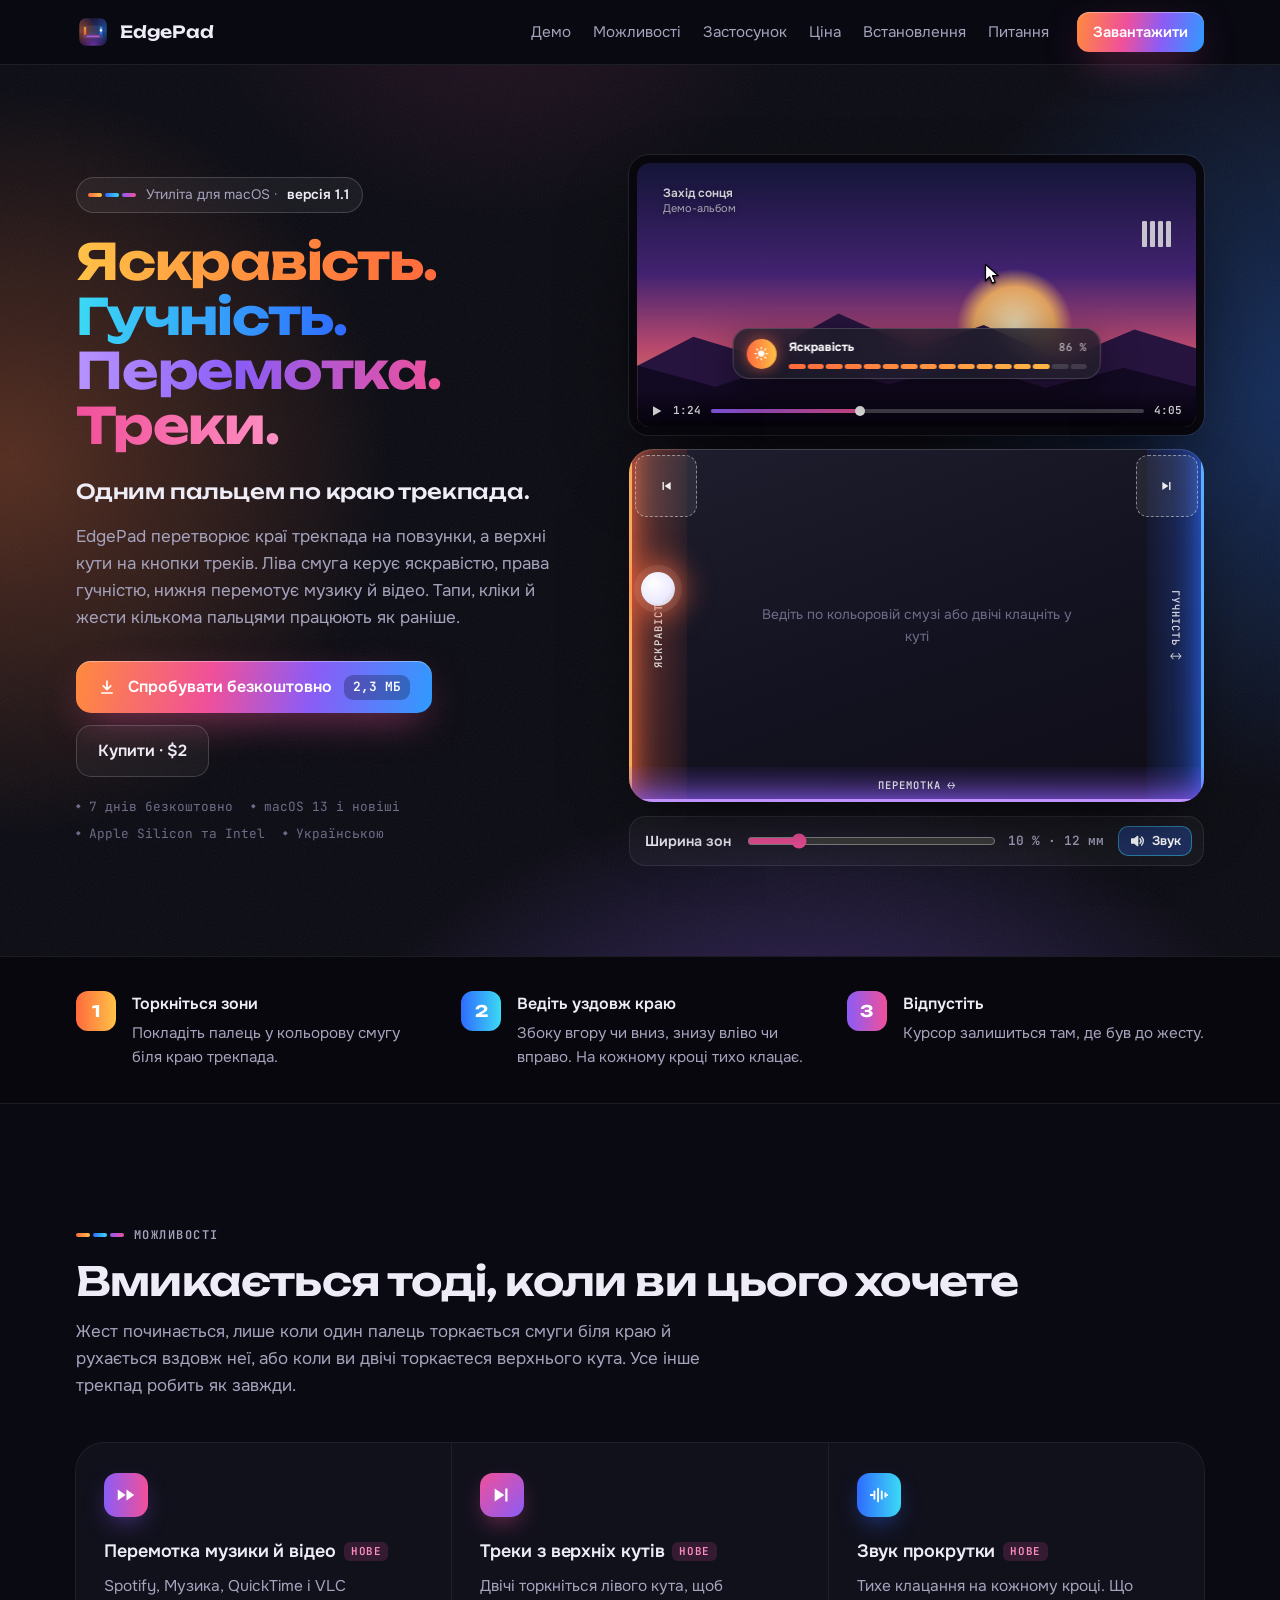
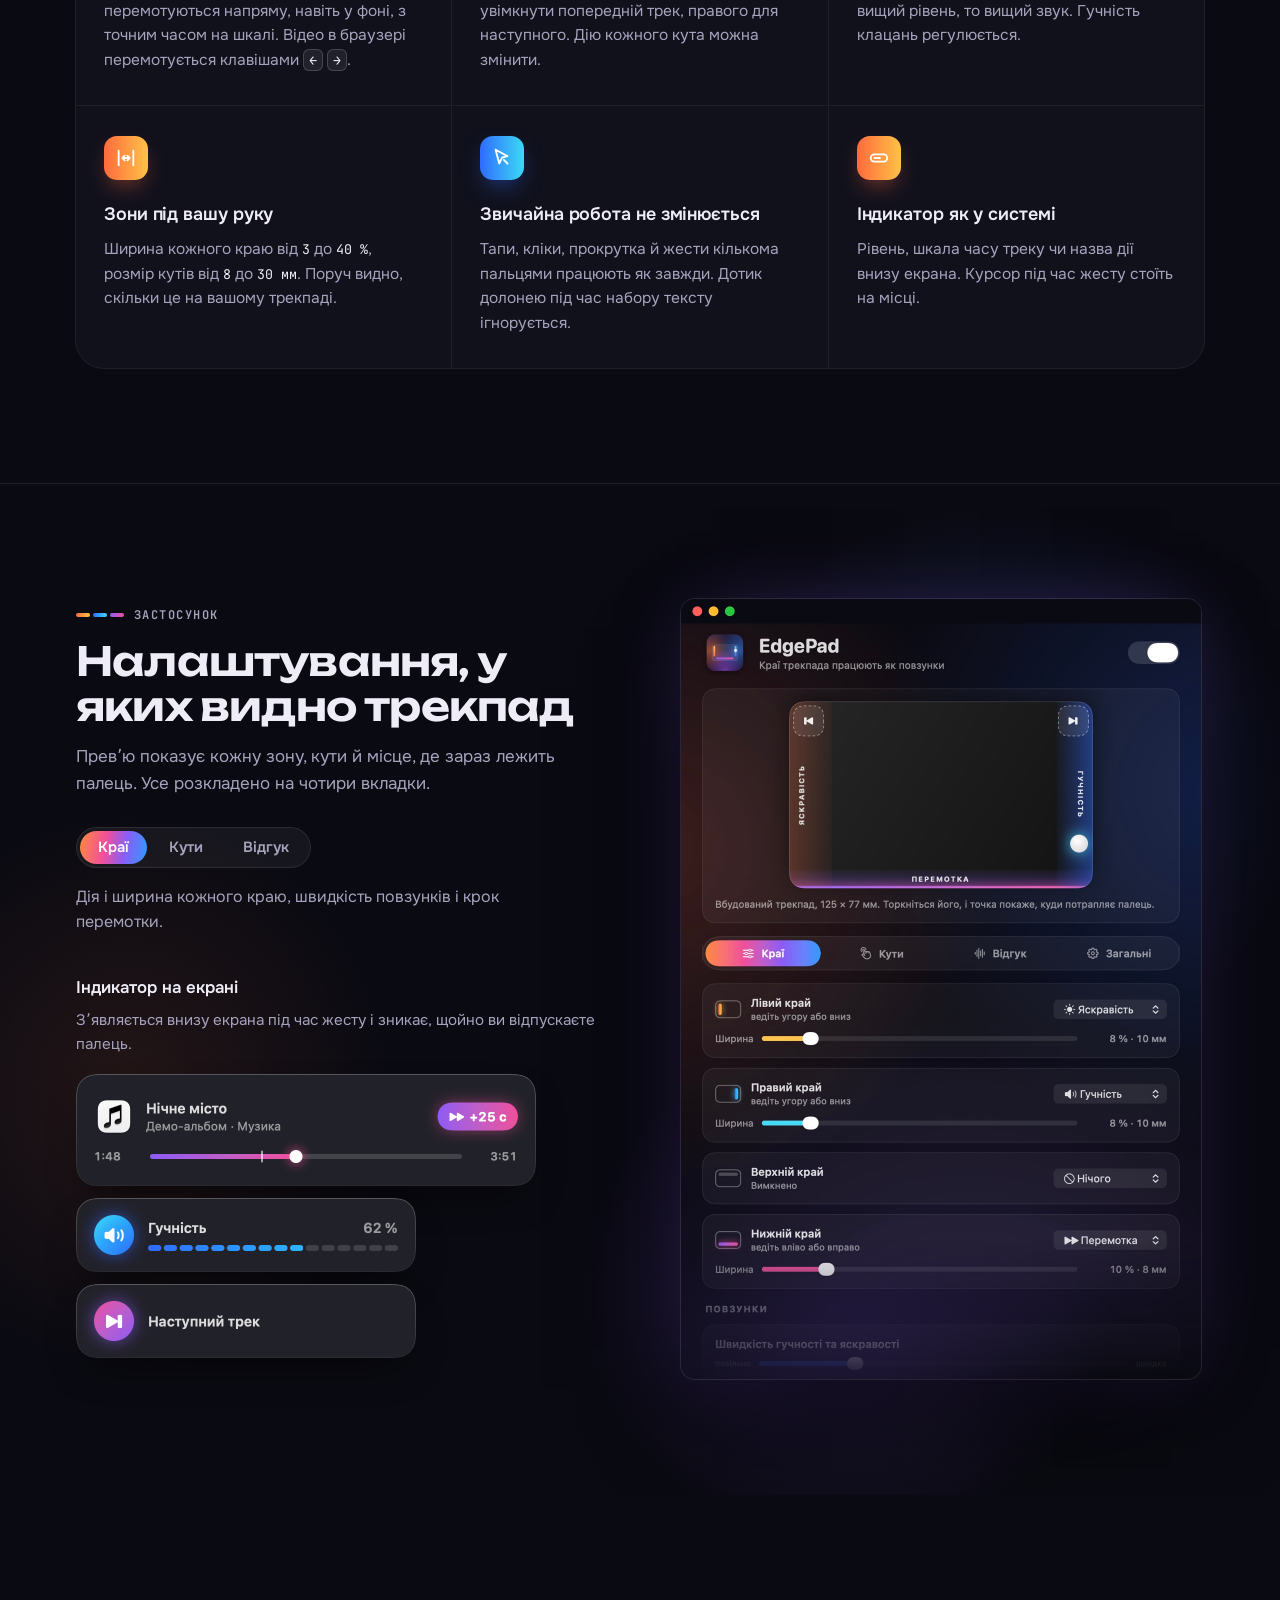
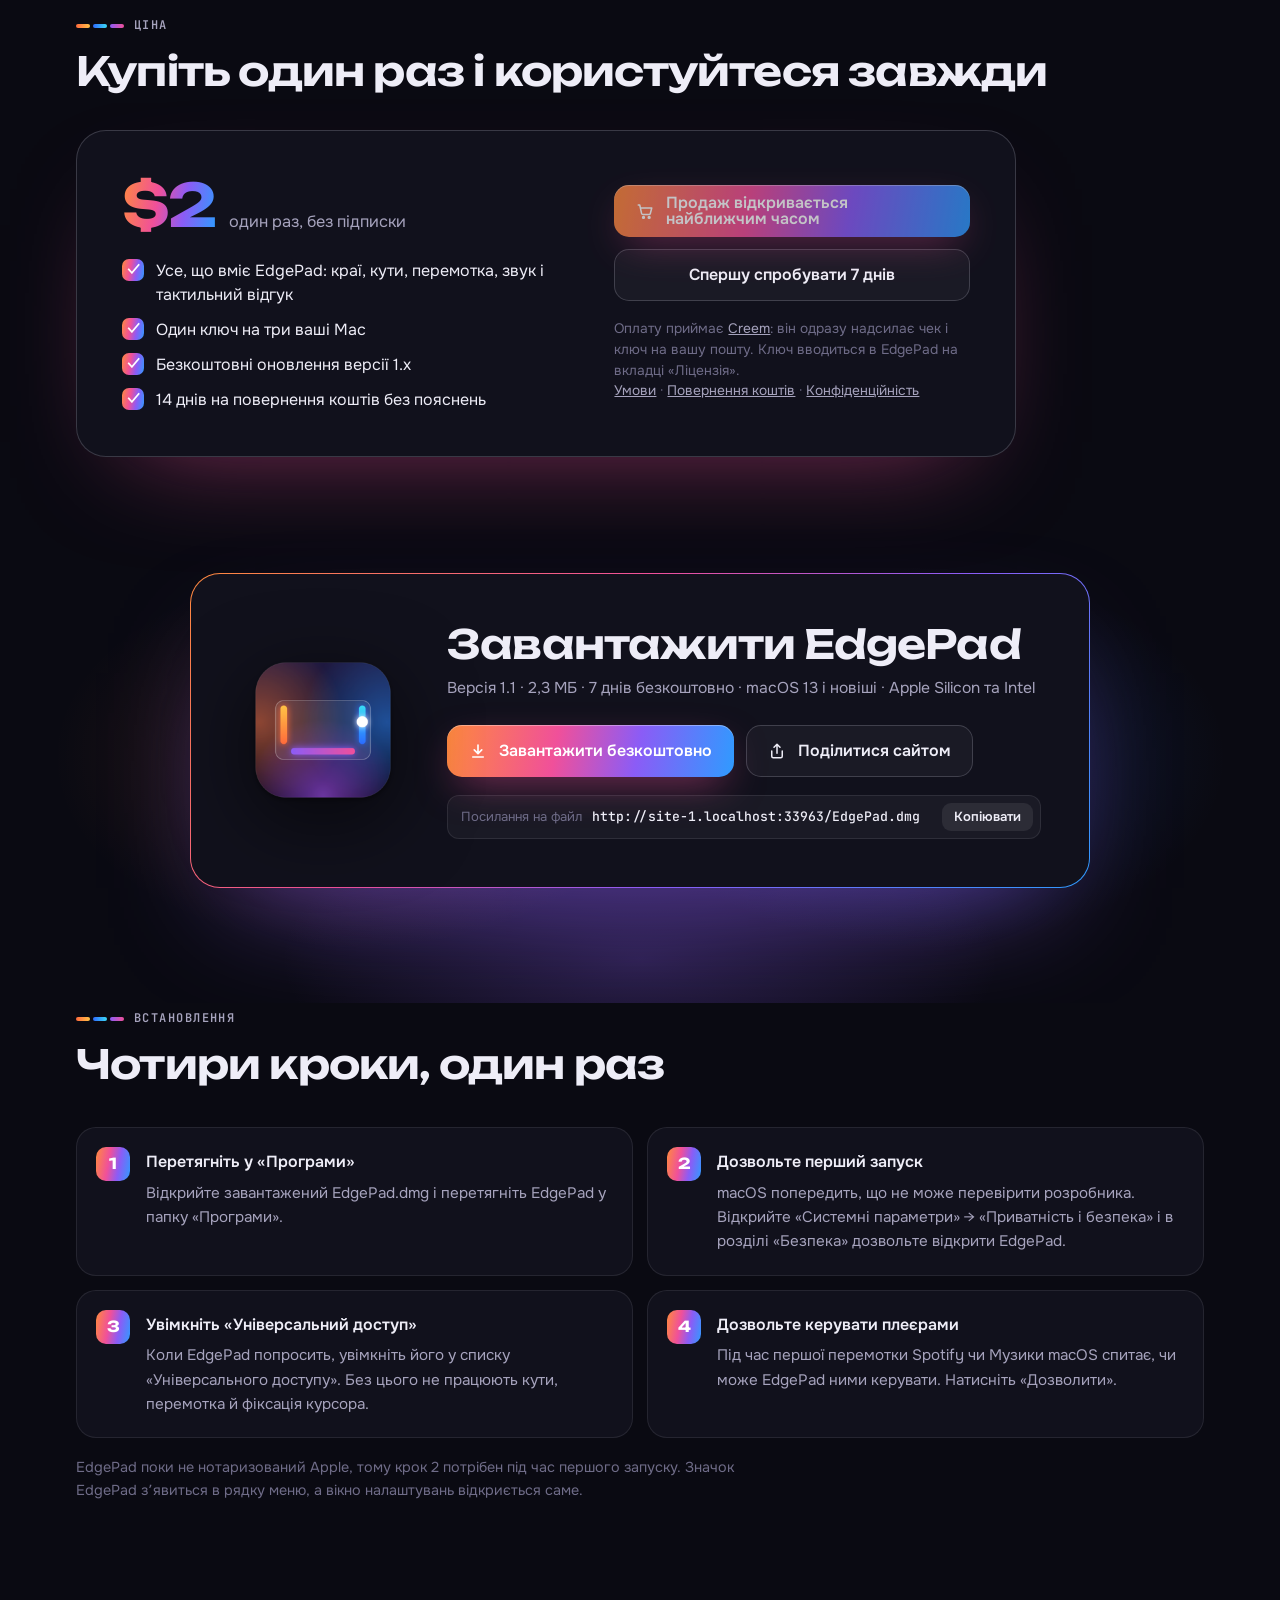
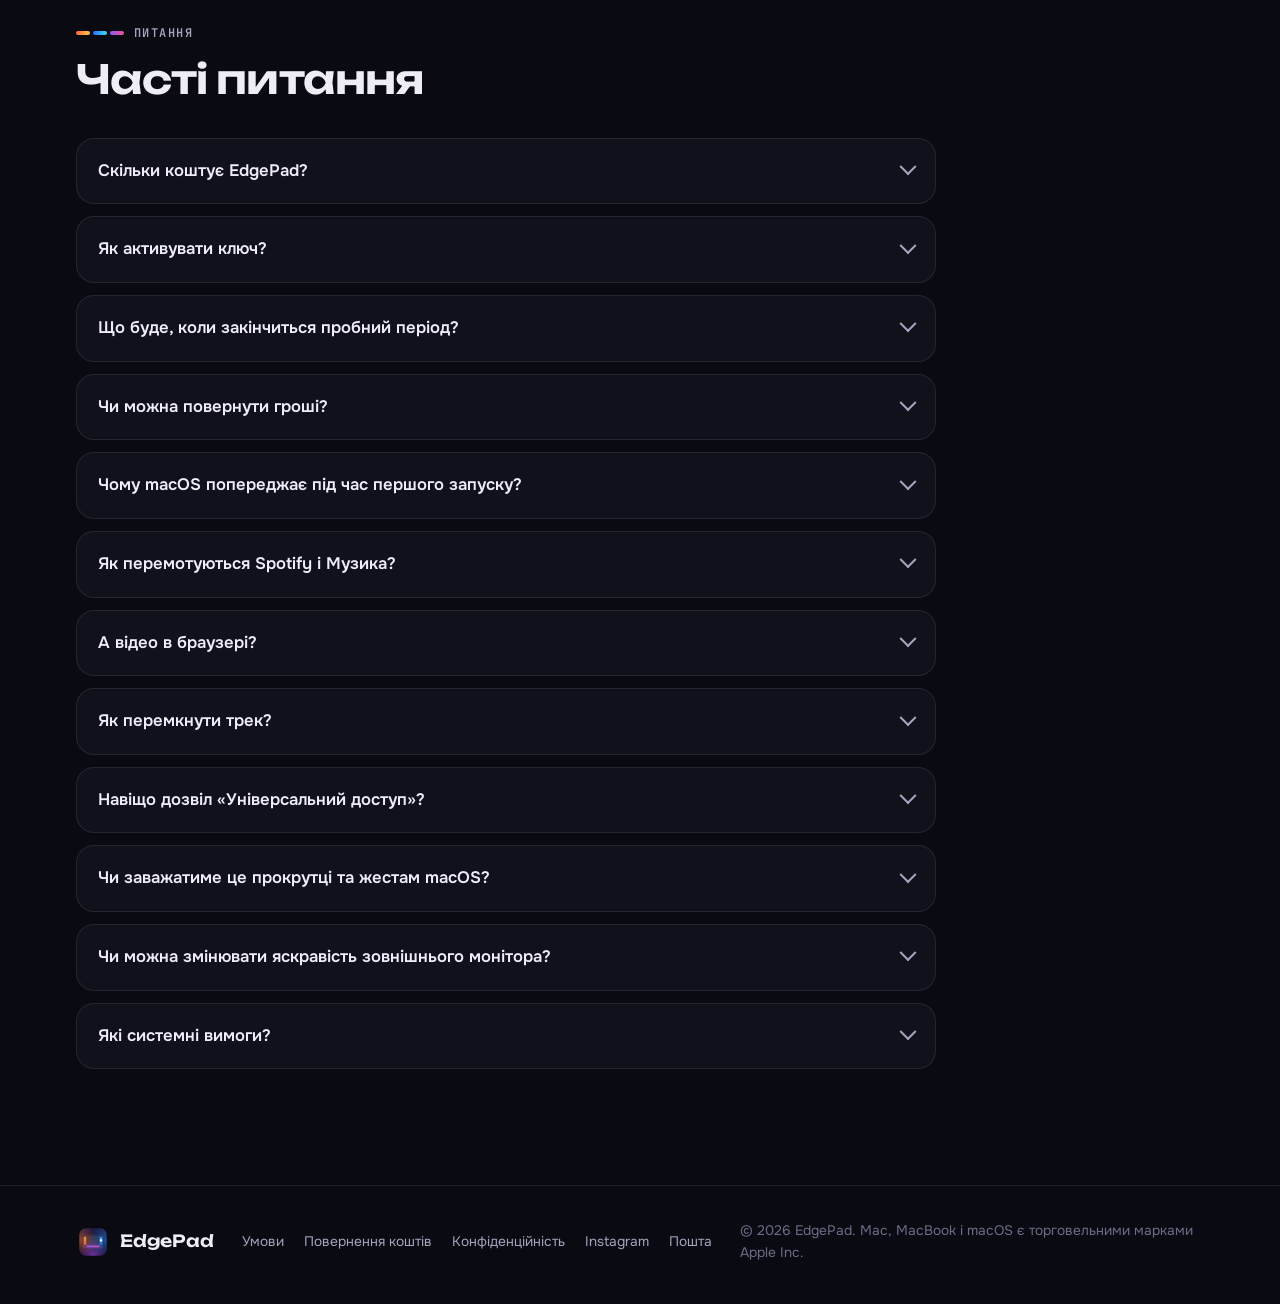
==== commit f02b8112: "Ціна, умови, повернення коштів і конфіденційність Розділ «Ціна» ( один раз, ключ на 3 Mac), питання " ====
--- a/index.html
+++ b/index.html
@@ -4,7 +4,7 @@
 <meta charset="utf-8">
 <meta name="viewport" content="width=device-width, initial-scale=1, viewport-fit=cover">
 <title>EdgePad · краї трекпада стають повзунками</title>
-<meta name="description" content="EdgePad для macOS: яскравість, гучність і перемотка з країв трекпада, а треки з його верхніх кутів.">
+<meta name="description" content="EdgePad для macOS: яскравість, гучність і перемотка з країв трекпада, а треки з його верхніх кутів. 7 днів безкоштовно.">
 <meta name="theme-color" content="#0A0A12">
 <link rel="icon" type="image/png" href="assets/favicon-64.png">
 <link rel="apple-touch-icon" href="assets/apple-touch-icon.png">
@@ -765,6 +765,53 @@
   .dl-link span { display: none; }
 }
 
+/* ---------- buy ---------- */
+.price-card {
+  margin-top: 36px;
+  display: grid;
+  grid-template-columns: minmax(0, 1.25fr) minmax(0, 1fr);
+  gap: clamp(22px, 4vw, 48px);
+  align-items: center;
+  max-width: 940px;
+  padding: clamp(24px, 5vw, 46px);
+  border-radius: 30px;
+  background: var(--bg-raise);
+  box-shadow: inset 0 0 0 1px var(--line-strong), 0 40px 110px -55px rgba(240, 80, 154, 0.6);
+}
+.price-card > div { min-width: 0; }
+.price { display: flex; align-items: baseline; flex-wrap: wrap; gap: 6px 14px; }
+.price b {
+  font: 700 clamp(2.6rem, 7vw, 3.7rem)/1 var(--font-display);
+  letter-spacing: -0.03em;
+  background: var(--g-all);
+  -webkit-background-clip: text;
+  background-clip: text;
+  color: transparent;
+}
+.price span { color: var(--fg-dim); font-size: 1.02rem; }
+.price-list { list-style: none; margin: 24px 0 0; padding: 0; display: grid; gap: 12px; }
+.price-list li { position: relative; padding-left: 34px; line-height: 1.45; }
+.price-list li::before {
+  content: "✓";
+  position: absolute;
+  left: 0;
+  top: 0;
+  width: 22px;
+  height: 22px;
+  display: grid;
+  place-items: center;
+  border-radius: 7px;
+  background: var(--g-all);
+  color: #fff;
+  font: 700 0.78rem/1 var(--font-body);
+}
+.price-cta { display: grid; gap: 12px; }
+.price-cta .btn { width: 100%; }
+.btn.is-soon { opacity: 0.75; }
+.price-note { margin: 6px 0 0; color: var(--fg-faint); font-size: 0.86rem; line-height: 1.5; }
+.price-note a { color: var(--fg-dim); }
+@media (max-width: 760px) { .price-card { grid-template-columns: minmax(0, 1fr); } }
+
 /* ---------- install ---------- */
 .install-list { list-style: none; margin: 40px 0 0; padding: 0; display: grid; grid-template-columns: repeat(2, minmax(0, 1fr)); gap: 14px; counter-reset: step; }
 .install-list li {
@@ -838,6 +885,9 @@
 .foot .wrap { display: flex; flex-wrap: wrap; align-items: center; gap: 14px 28px; padding-block: 34px calc(40px + env(safe-area-inset-bottom, 0px)); color: var(--fg-faint); font-size: 0.86rem; }
 .foot .brand { color: var(--fg); }
 .foot p { margin: 0; flex: 1 1 320px; }
+.foot-links { display: flex; flex-wrap: wrap; gap: 10px 20px; }
+.foot-links a { color: var(--fg-dim); text-decoration: none; }
+.foot-links a:hover { color: var(--fg); }
 
 /* ---------- toast ---------- */
 .toast {
@@ -878,6 +928,7 @@
       <a href="#demo">Демо</a>
       <a href="#features">Можливості</a>
       <a href="#app">Застосунок</a>
+      <a href="#buy">Ціна</a>
       <a href="#install">Встановлення</a>
       <a href="#faq">Питання</a>
     </nav>
@@ -903,12 +954,12 @@
         <div class="cta-row">
           <a class="btn btn-primary js-download" href="EdgePad.dmg" download>
             <svg viewBox="0 0 24 24" fill="none" stroke="currentColor" stroke-width="2.2" stroke-linecap="round" stroke-linejoin="round" aria-hidden="true"><path d="M12 4v11M7 10.5l5 5 5-5M5 20h14"/></svg>
-            Завантажити для Mac
+            Спробувати безкоштовно
             <span class="tag"><span data-size>2,3 МБ</span></span>
           </a>
-          <a class="btn btn-ghost" href="#install">Як встановити</a>
+          <a class="btn btn-ghost" href="#buy"><span>Купити · <span data-price>$2</span></span></a>
         </div>
-        <p class="meta"><span>macOS 13 і новіші</span><span>Apple Silicon та Intel</span><span>Українською</span></p>
+        <p class="meta"><span>7 днів безкоштовно</span><span>macOS 13 і новіші</span><span>Apple Silicon та Intel</span><span>Українською</span></p>
       </div>
 
       <div class="device" id="demo">
@@ -1056,17 +1107,43 @@
     </div>
   </section>
 
+  <section class="section" id="buy" aria-labelledby="buy-title" style="padding-bottom: 0">
+    <div class="wrap">
+      <span class="eyebrow"><span class="edges" aria-hidden="true"><i></i><i></i><i></i></span>Ціна</span>
+      <h2 id="buy-title">Купіть один раз і користуйтеся завжди</h2>
+      <div class="price-card">
+        <div>
+          <div class="price"><b data-price>$2</b><span>один раз, без підписки</span></div>
+          <ul class="price-list">
+            <li>Усе, що вміє EdgePad: краї, кути, перемотка, звук і тактильний відгук</li>
+            <li>Один ключ на три ваші Mac</li>
+            <li>Безкоштовні оновлення версії 1.x</li>
+            <li>14 днів на повернення коштів без пояснень</li>
+          </ul>
+        </div>
+        <div class="price-cta">
+          <a class="btn btn-primary" id="buyButton" href="#buy">
+            <svg viewBox="0 0 24 24" fill="none" stroke="currentColor" stroke-width="2" stroke-linecap="round" stroke-linejoin="round" aria-hidden="true"><path d="M3 4h2l2.4 11.2a2 2 0 0 0 2 1.6h7.7a2 2 0 0 0 2-1.5L21 8H6.2"/><circle cx="10" cy="20.5" r="1.2"/><circle cx="17.5" cy="20.5" r="1.2"/></svg>
+            <span id="buyLabel">Купити EdgePad</span>
+          </a>
+          <a class="btn btn-ghost" href="#download">Спершу спробувати 7 днів</a>
+          <p class="price-note">Оплату приймає <a href="https://www.creem.io" rel="noopener">Creem</a>: він одразу надсилає чек і ключ на вашу пошту. Ключ вводиться в EdgePad на вкладці «Ліцензія».<br><a href="terms.html">Умови</a> · <a href="refund.html">Повернення коштів</a> · <a href="privacy.html">Конфіденційність</a></p>
+        </div>
+      </div>
+    </div>
+  </section>
+
   <section class="section download" id="download" aria-labelledby="download-title">
     <div class="wrap">
       <div class="dl-card">
         <img class="dl-icon" src="assets/icon-256.png" width="168" height="168" alt="Іконка EdgePad">
         <div>
           <h2 id="download-title">Завантажити EdgePad</h2>
-          <p class="dl-meta">Версія <span data-version>1.1</span> · <span data-size>2,3 МБ</span> · macOS 13 і новіші · Apple Silicon та Intel</p>
+          <p class="dl-meta">Версія <span data-version>1.1</span> · <span data-size>2,3 МБ</span> · 7 днів безкоштовно · macOS 13 і новіші · Apple Silicon та Intel</p>
           <div class="cta-row">
             <a class="btn btn-primary js-download" href="EdgePad.dmg" download>
               <svg viewBox="0 0 24 24" fill="none" stroke="currentColor" stroke-width="2.2" stroke-linecap="round" stroke-linejoin="round" aria-hidden="true"><path d="M12 4v11M7 10.5l5 5 5-5M5 20h14"/></svg>
-              Завантажити для Mac
+              Завантажити безкоштовно
             </a>
             <button class="btn btn-ghost" id="share" type="button">
               <svg viewBox="0 0 24 24" fill="none" stroke="currentColor" stroke-width="2" stroke-linecap="round" stroke-linejoin="round" aria-hidden="true"><path d="M12 15V3M8 7l4-4 4 4M5 12v7a2 2 0 0 0 2 2h10a2 2 0 0 0 2-2v-7"/></svg>
@@ -1102,6 +1179,22 @@
       <span class="eyebrow"><span class="edges" aria-hidden="true"><i></i><i></i><i></i></span>Питання</span>
       <h2 id="faq-title">Часті питання</h2>
       <div class="faq-list">
+        <details>
+          <summary>Скільки коштує EdgePad?</summary>
+          <p>Перші 7 днів безкоштовно, з усіма можливостями. Далі <span data-price>$2</span> один раз, без підписки. Один ключ працює на трьох ваших Mac, а оновлення версії 1.x безкоштовні.</p>
+        </details>
+        <details>
+          <summary>Як активувати ключ?</summary>
+          <p>Ключ приходить на пошту одразу після оплати. Відкрийте налаштування EdgePad, перейдіть на вкладку «Ліцензія», вставте ключ і натисніть «Активувати». Щоб перенести ключ на інший Mac, натисніть там же «Звільнити ключ».</p>
+        </details>
+        <details>
+          <summary>Що буде, коли закінчиться пробний період?</summary>
+          <p>Краї й кути трекпада перестануть керувати Mac, поки ви не введете ключ. Налаштування нікуди не зникнуть, а трекпад працюватиме як звичайно.</p>
+        </details>
+        <details>
+          <summary>Чи можна повернути гроші?</summary>
+          <p>Так, протягом 14 днів після покупки й без пояснень. Напишіть нам або відповідайте на лист із чеком. Детальніше в <a href="refund.html">політиці повернення</a>.</p>
+        </details>
         <details>
           <summary>Чому macOS попереджає під час першого запуску?</summary>
           <p>EdgePad ще не має підпису й нотаризації Apple, тому macOS не відкриває його одразу. Дозволити запуск треба один раз у «Системних параметрах» → «Приватність і безпека». Далі програма відкривається як звичайно.</p>
@@ -1142,6 +1235,13 @@
 <footer class="foot">
   <div class="wrap">
     <a class="brand" href="#top"><img src="assets/icon-256.png" alt="" width="34" height="34">EdgePad</a>
+    <nav class="foot-links" aria-label="Документи">
+      <a href="terms.html">Умови</a>
+      <a href="refund.html">Повернення коштів</a>
+      <a href="privacy.html">Конфіденційність</a>
+      <a href="https://www.instagram.com/_.alewex/" rel="noopener">Instagram</a>
+      <a href="mailto:oleksijzaleckij512@gmail.com">Пошта</a>
+    </nav>
     <p>© <span id="year">2026</span> EdgePad. Mac, MacBook і macOS є торговельними марками Apple Inc.</p>
   </div>
 </footer>
@@ -1158,6 +1258,12 @@
     size: '2,3 МБ',
     file: 'EdgePad.dmg',
   };
+  // Продаж. checkout — посилання на оплату з Creem (Products → EdgePad → Share).
+  // Поки воно порожнє, кнопка «Купити» лише каже, що продаж скоро відкриється.
+  const STORE = {
+    price: '$2',
+    checkout: '',
+  };
   // ------------------------------------------------------------------
 
   const $ = (id) => document.getElementById(id);
@@ -1175,6 +1281,18 @@
   document.querySelectorAll('[data-version]').forEach((el) => { el.textContent = RELEASE.version; });
   document.querySelectorAll('[data-size]').forEach((el) => { el.textContent = RELEASE.size; });
   document.querySelectorAll('.js-download').forEach((a) => { a.href = RELEASE.file; });
+  document.querySelectorAll('[data-price]').forEach((el) => { el.textContent = STORE.price; });
+  const buyButton = $('buyButton');
+  if (STORE.checkout) {
+    buyButton.href = STORE.checkout;
+  } else {
+    $('buyLabel').textContent = 'Продаж відкривається найближчим часом';
+    buyButton.classList.add('is-soon');
+    buyButton.addEventListener('click', (event) => {
+      event.preventDefault();
+      showToast('Продаж скоро відкриється. Поки що спробуйте EdgePad безкоштовно.');
+    });
+  }
   $('fileLink').textContent = fileURL;
   $('year').textContent = new Date().getFullYear();
 
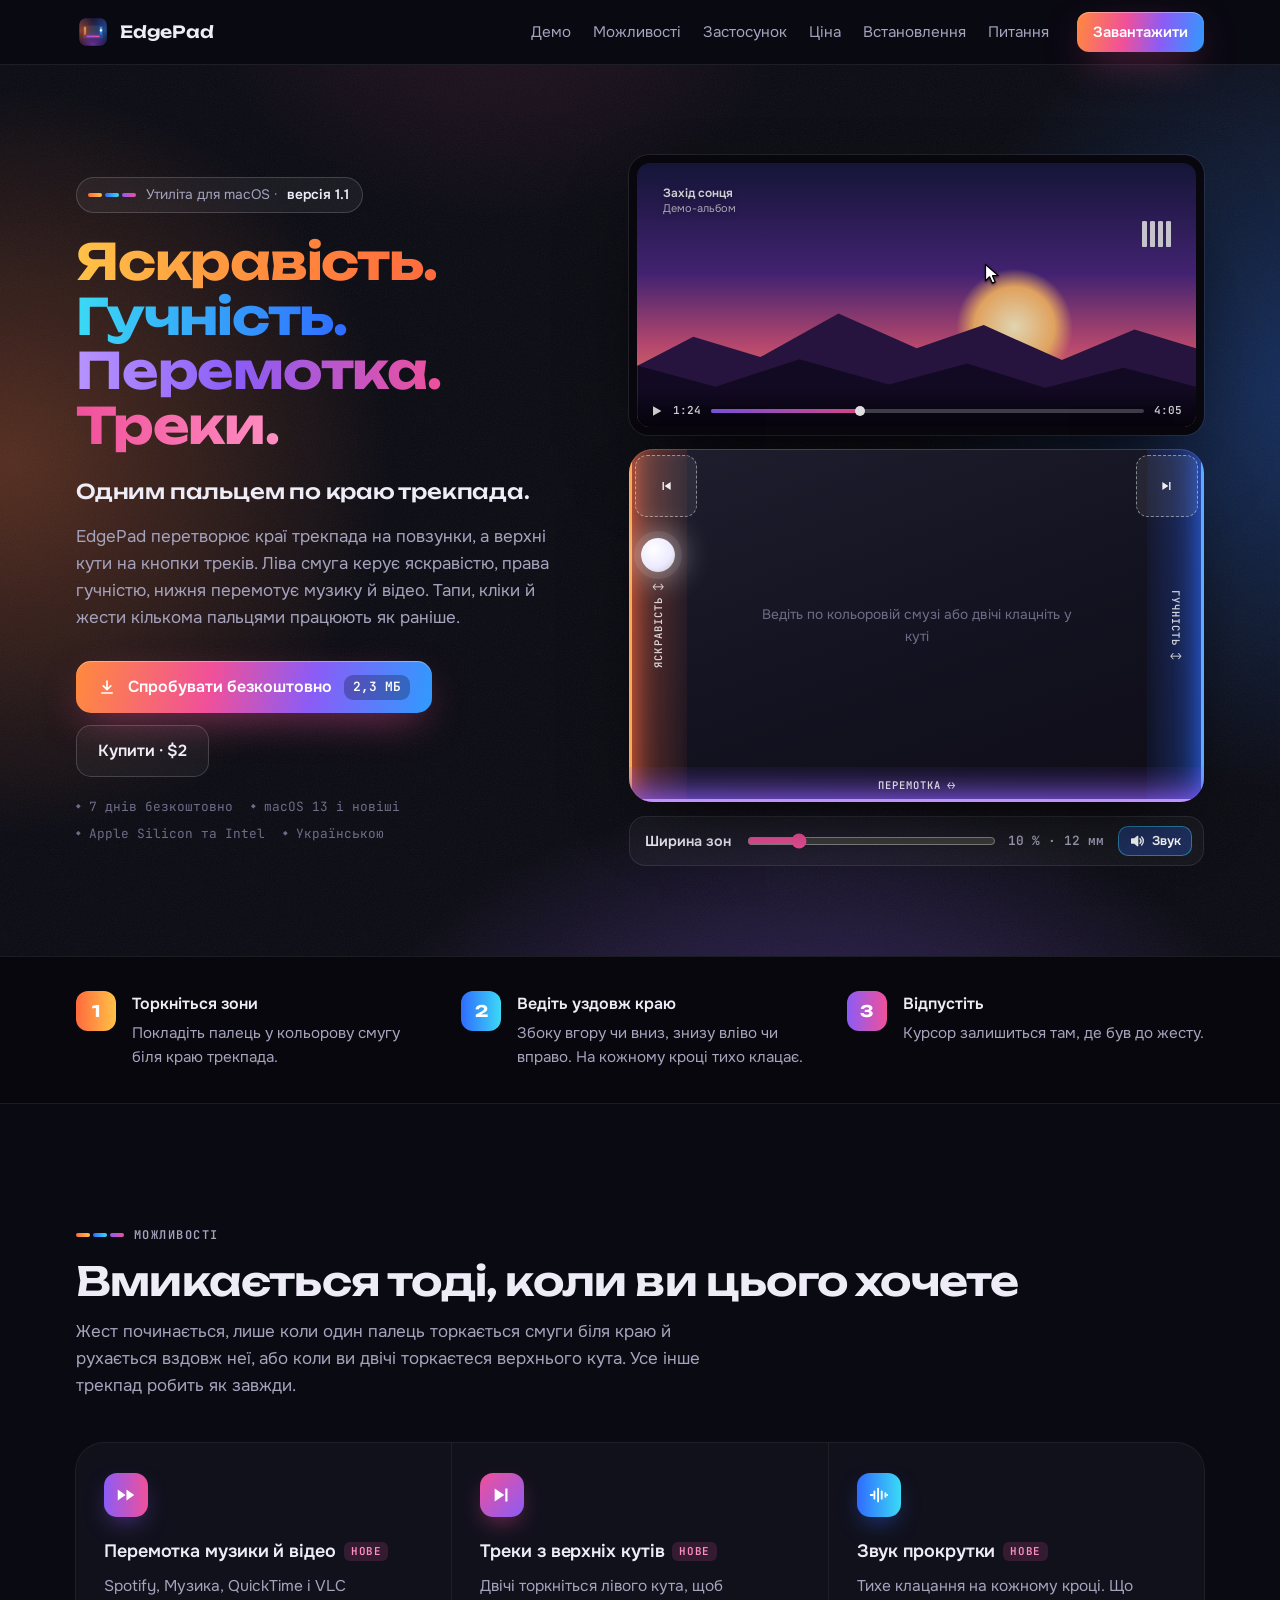
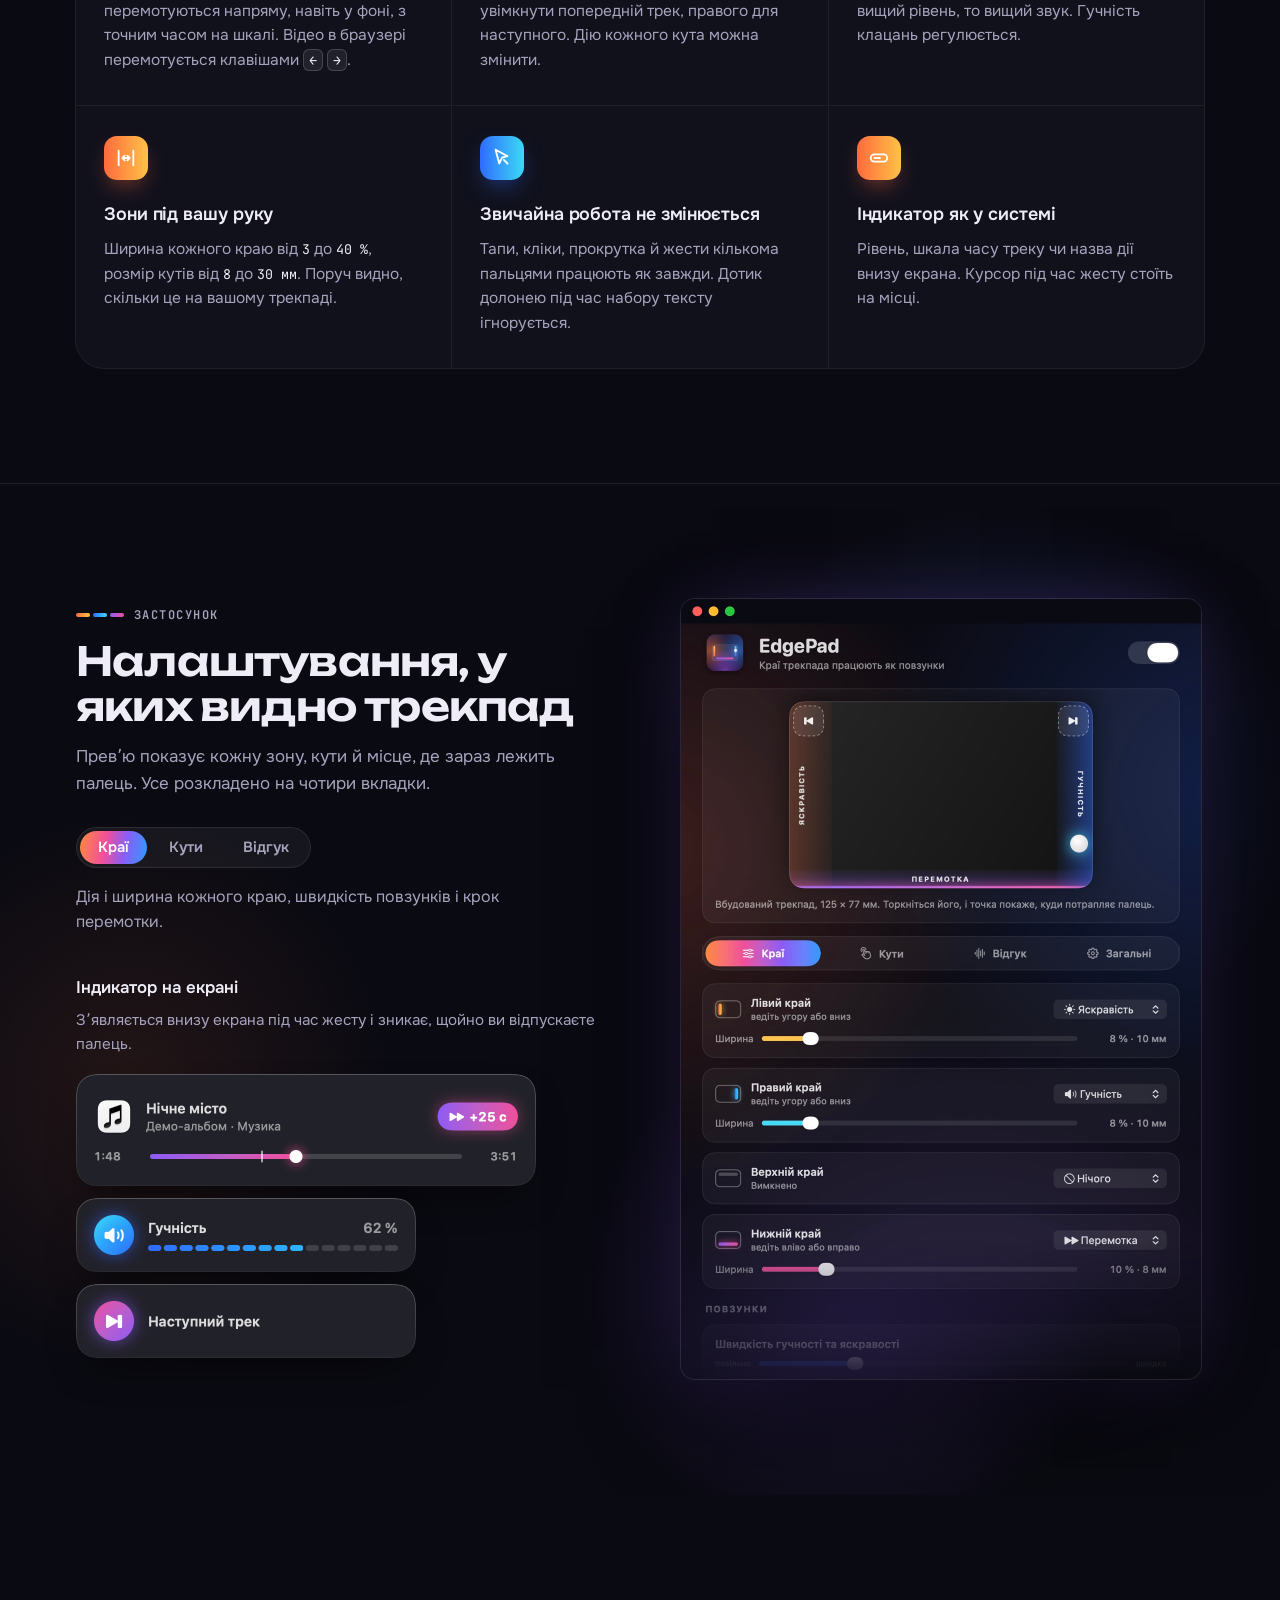
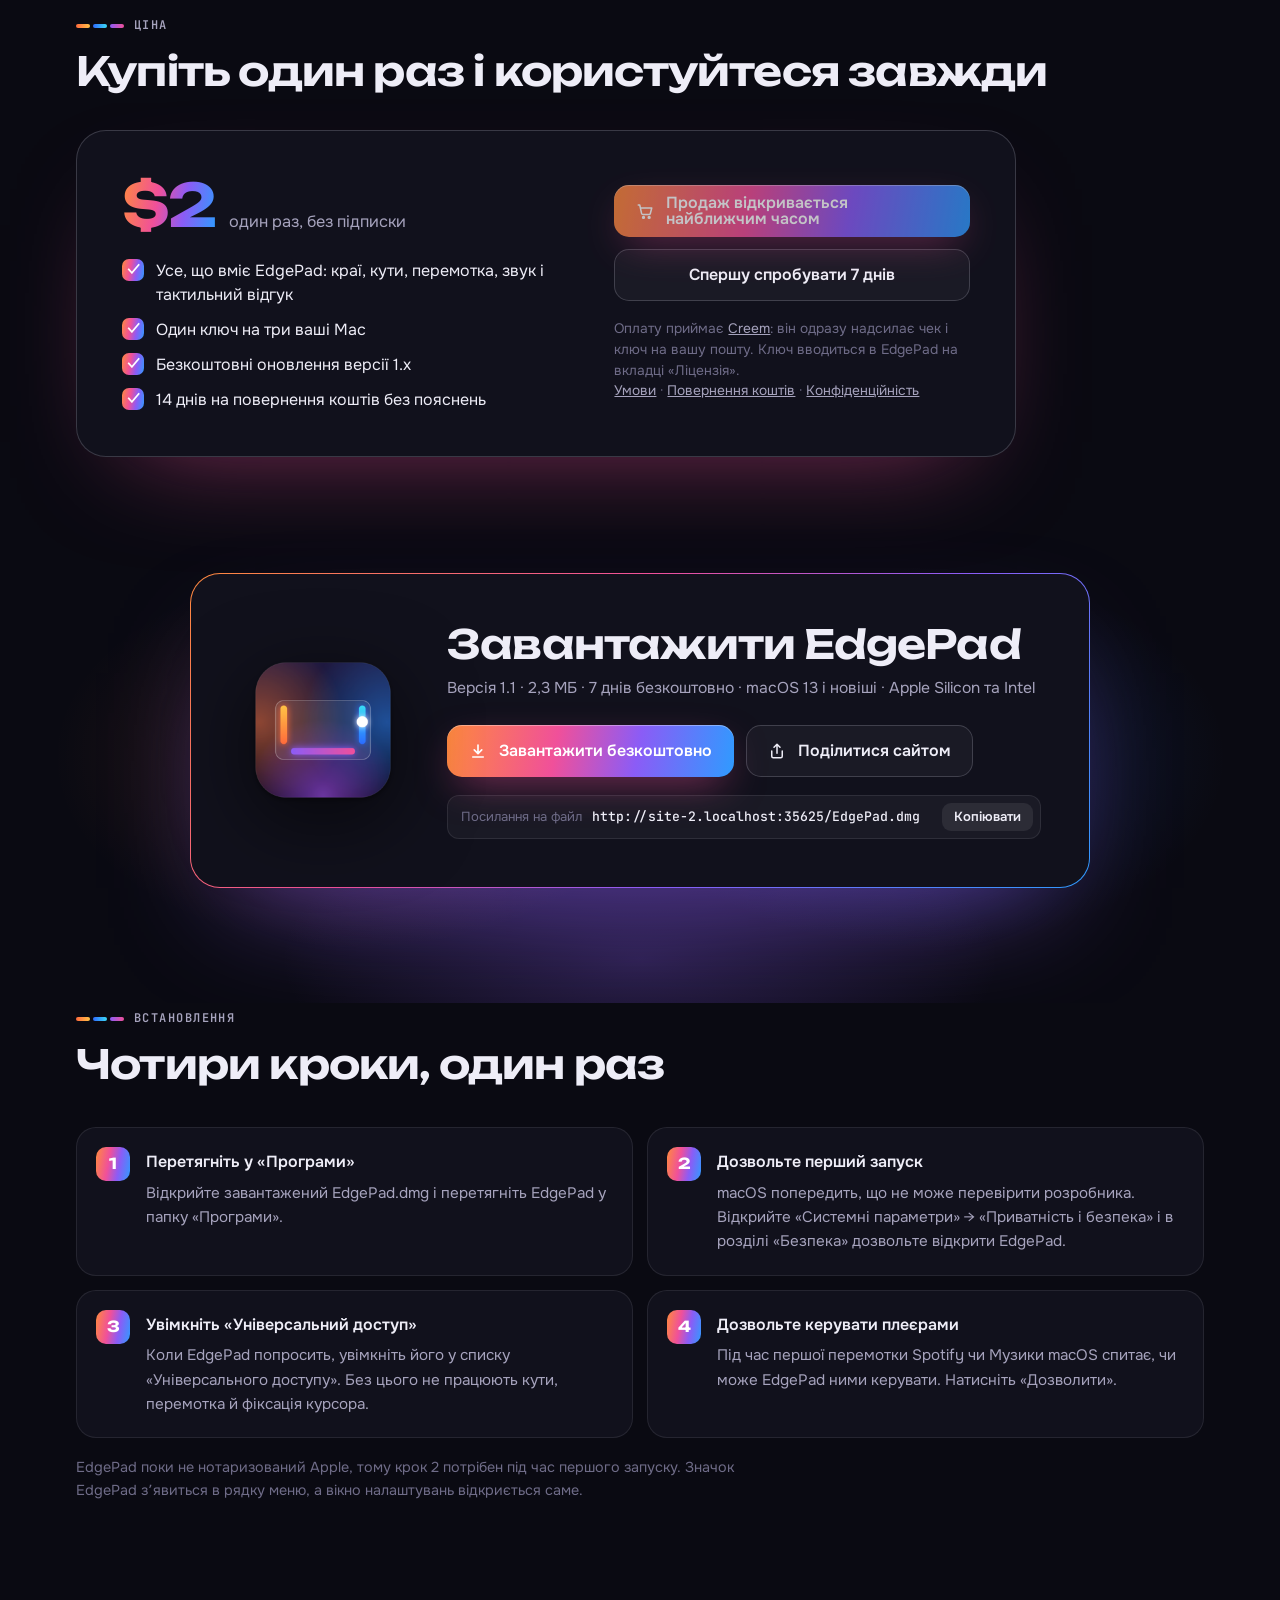
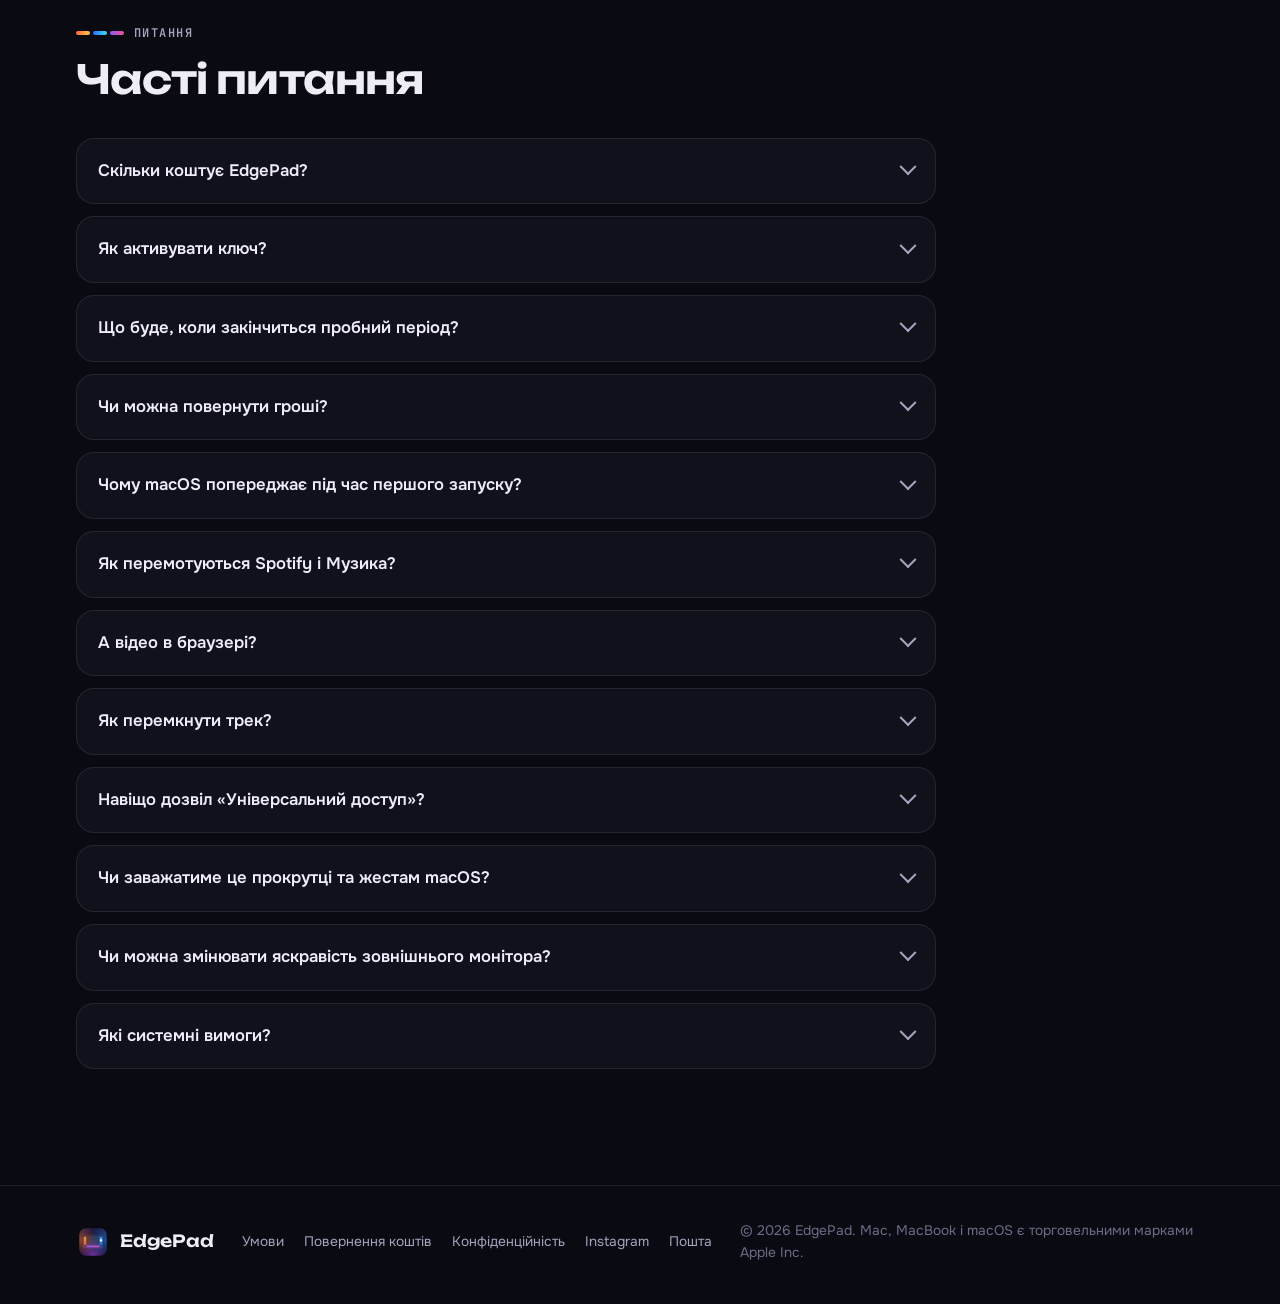
==== commit 7b8195a4: "Власний домен edgepad.app Co-Authored-By: Claude Opus 5.5 <noreply@anthropic.com>" ====
--- a/index.html
+++ b/index.html
@@ -11,8 +11,8 @@
 <meta property="og:type" content="website">
 <meta property="og:title" content="EdgePad">
 <meta property="og:description" content="Яскравість, гучність, перемотка і треки з країв трекпада. Утиліта для macOS.">
-<meta property="og:image" content="https://edgepad-appp.github.io/assets/og.jpg">
-<meta property="og:url" content="https://edgepad-appp.github.io/">
+<meta property="og:image" content="https://edgepad.app/assets/og.jpg">
+<meta property="og:url" content="https://edgepad.app/">
 <meta property="og:image:width" content="1200">
 <meta property="og:image:height" content="630">
 <meta name="twitter:card" content="summary_large_image">
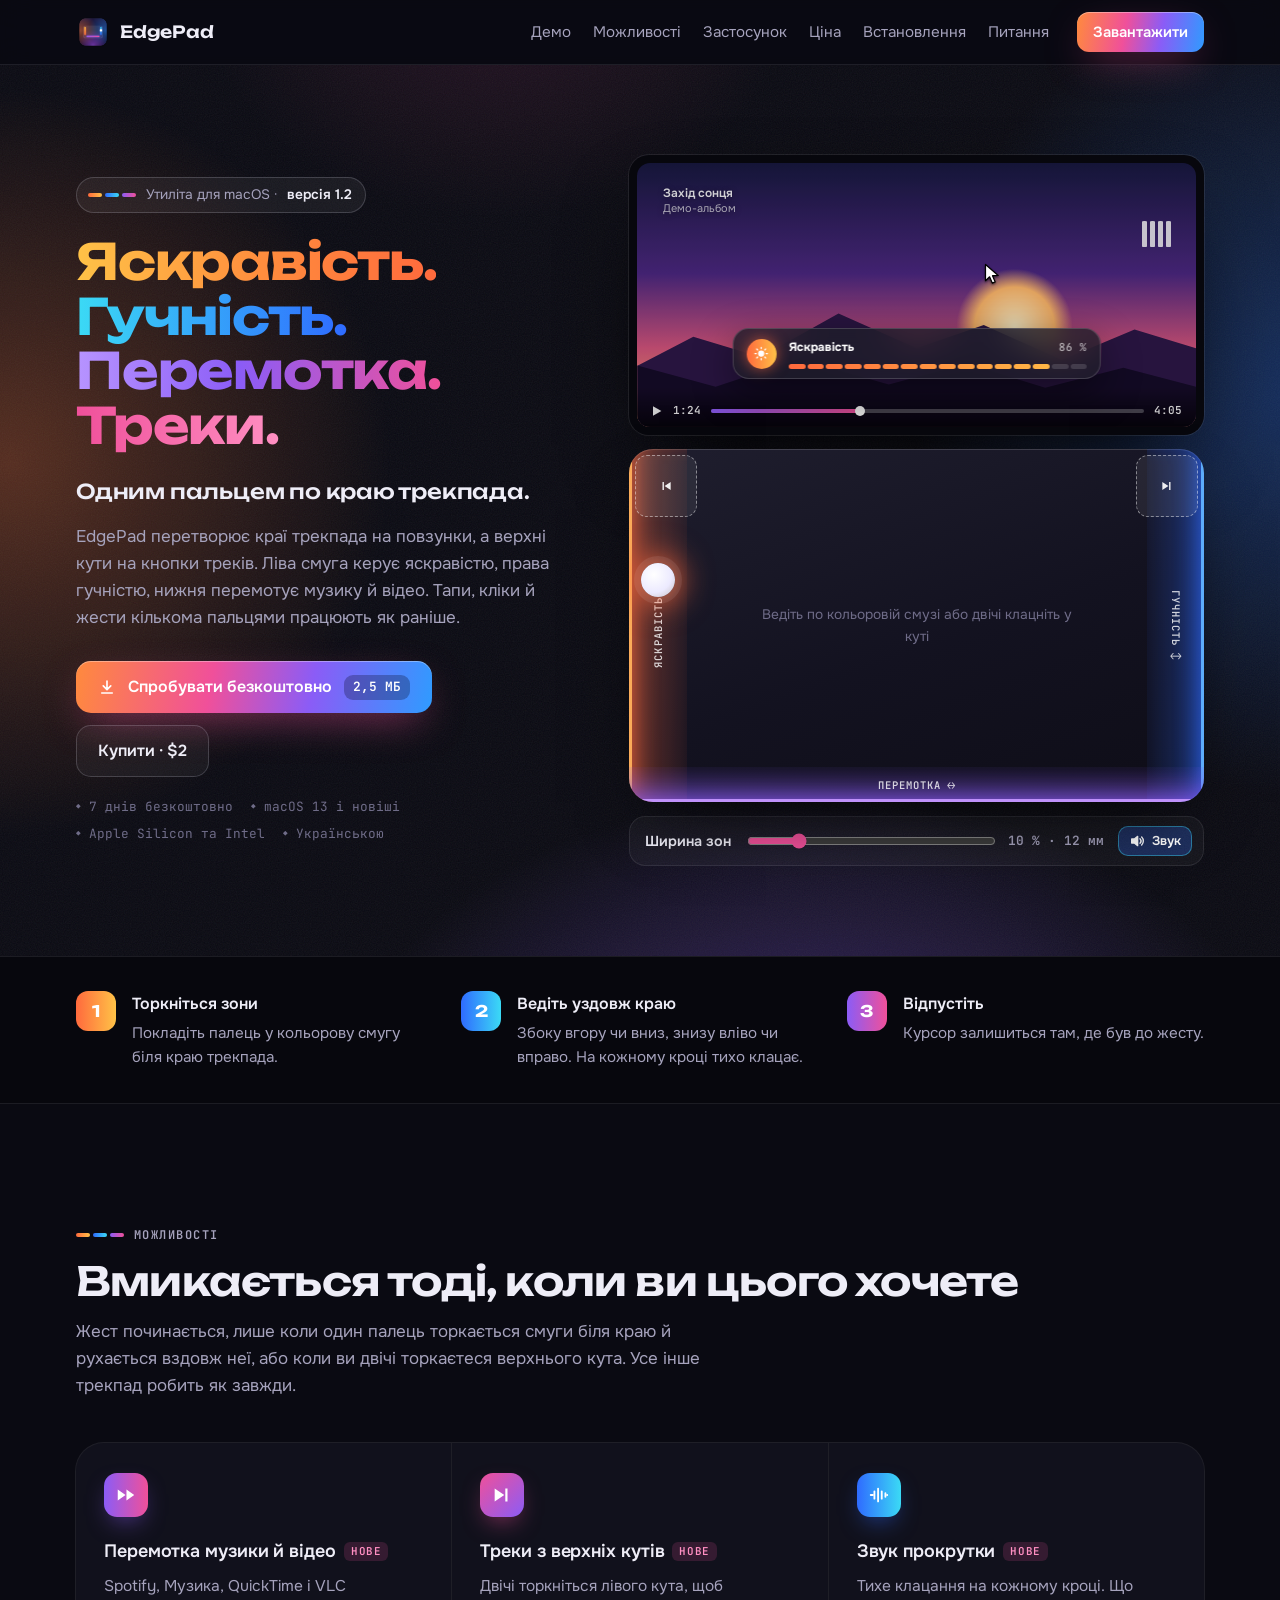
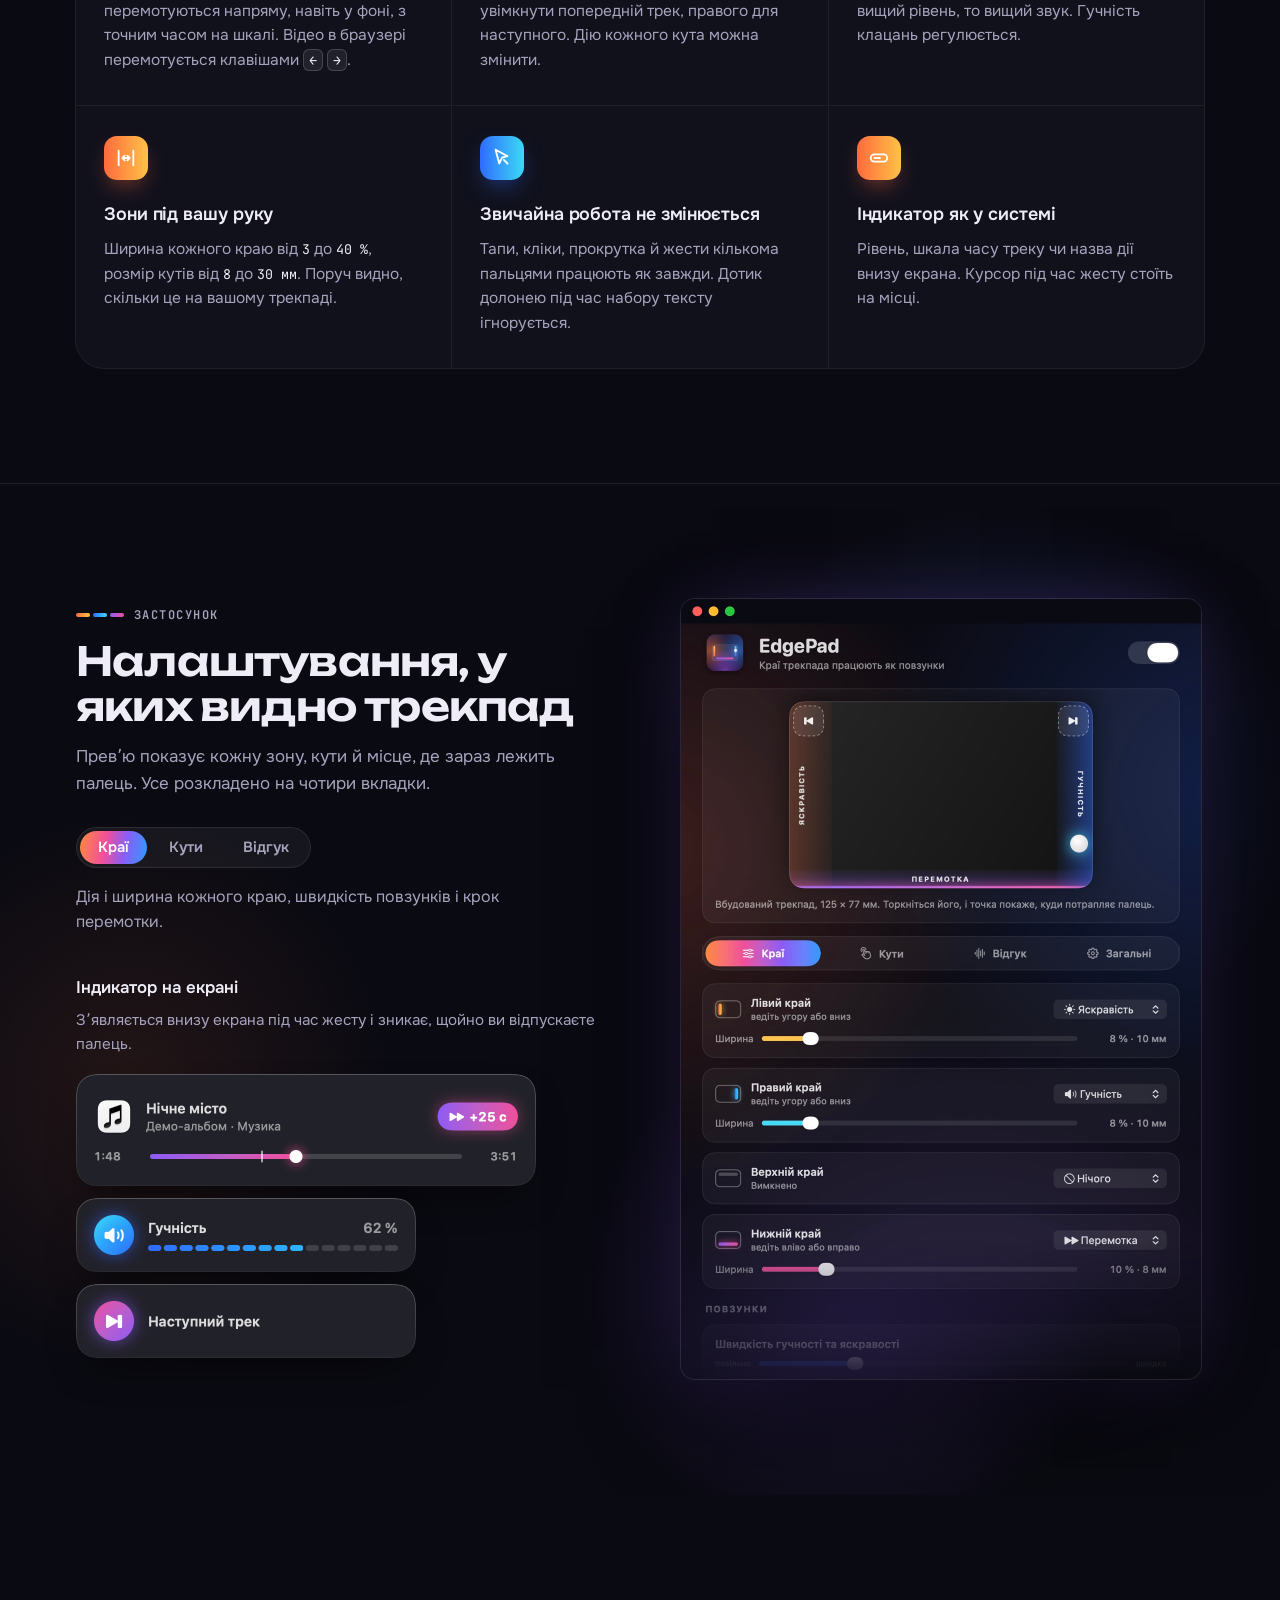
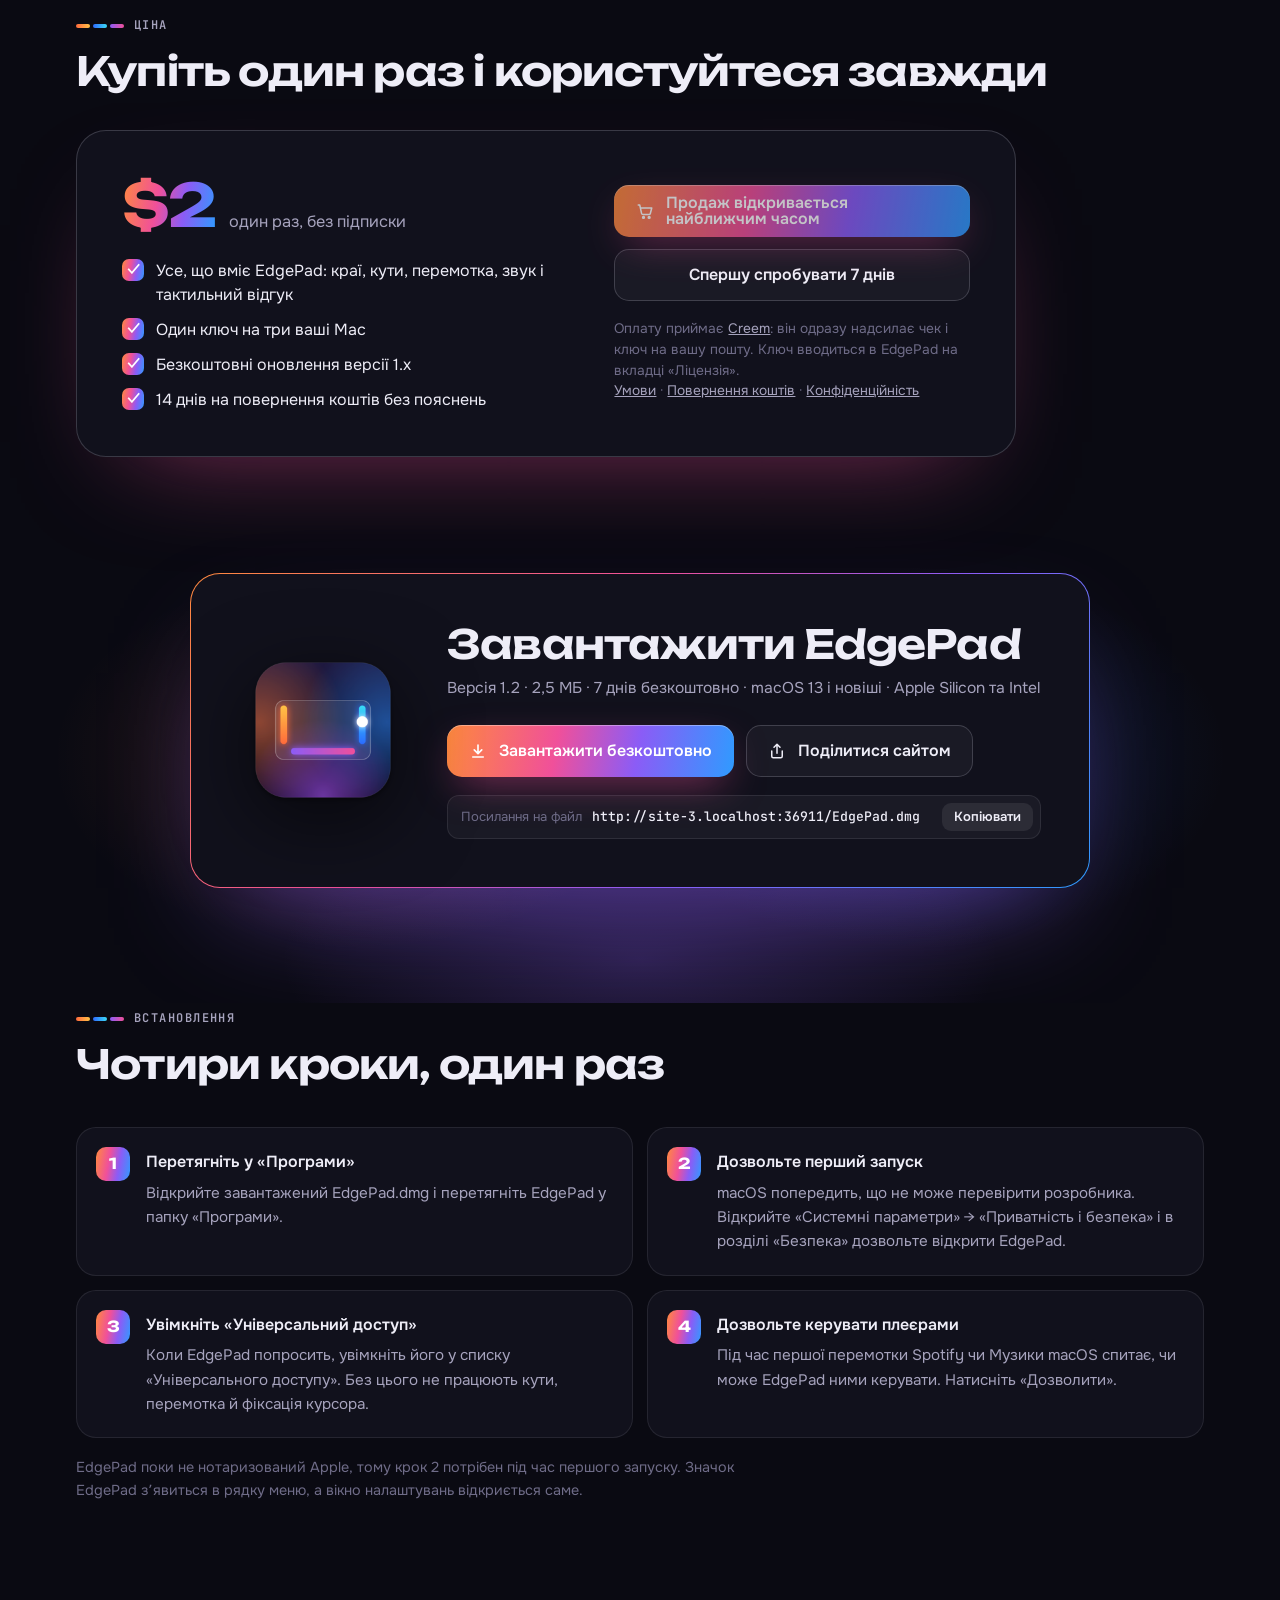
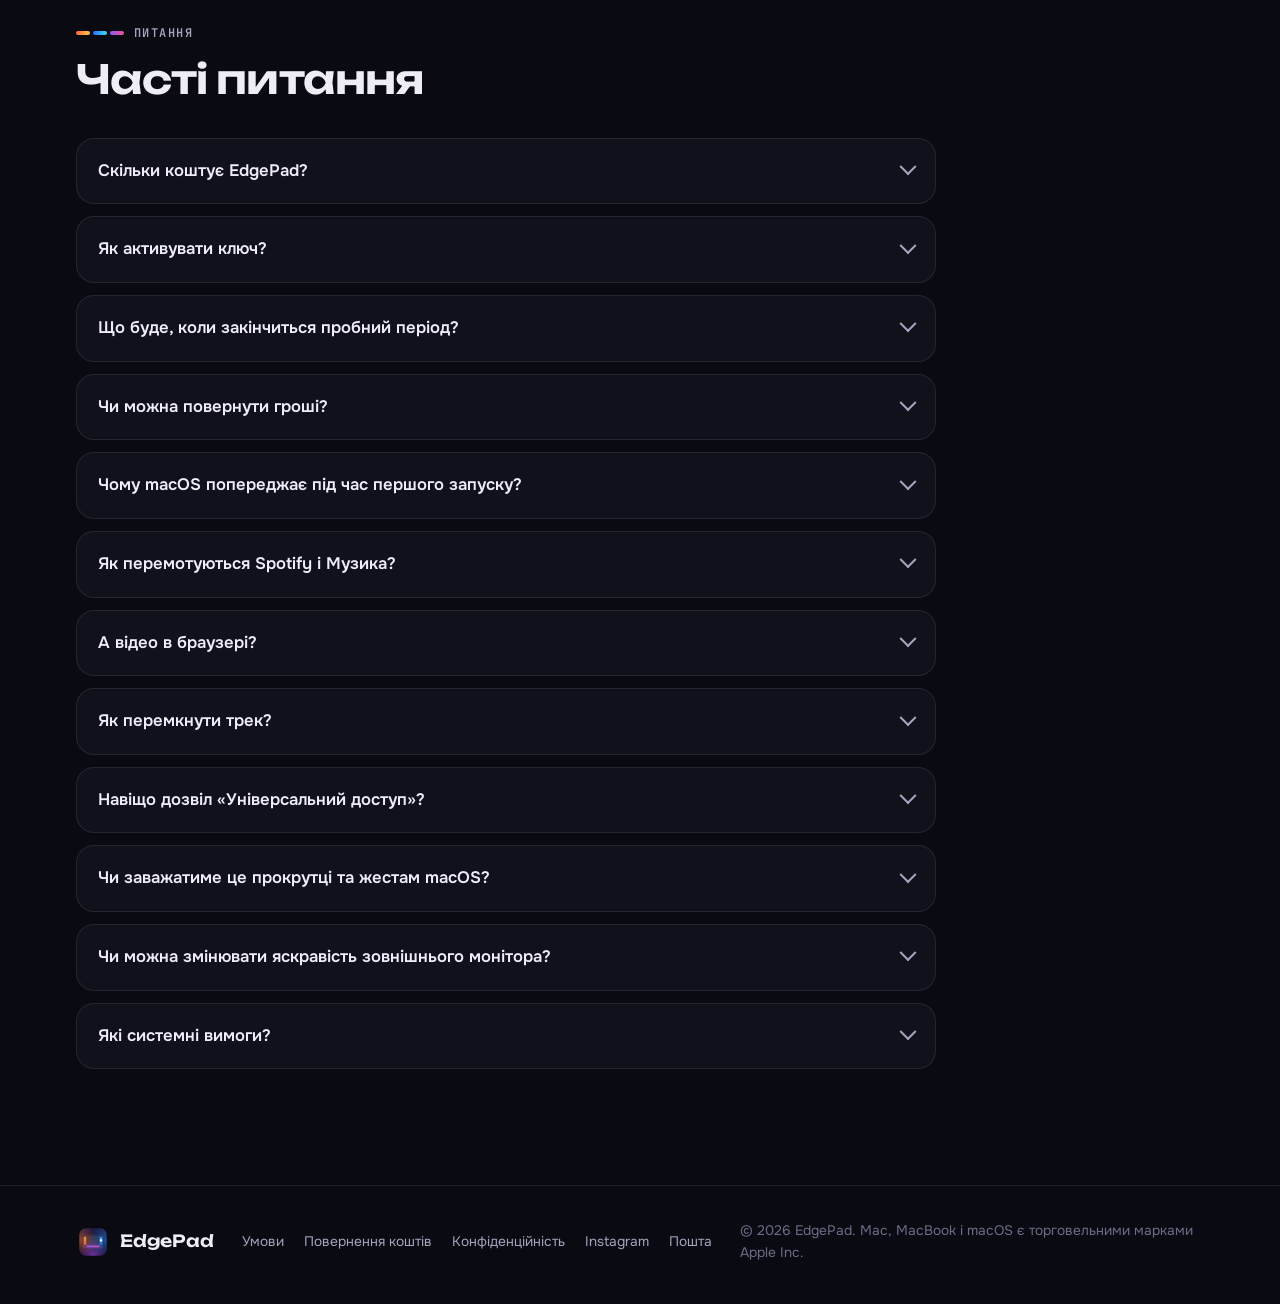
==== commit 67e83fb2: "EdgePad 1.2: 7 днів безкоштовно, далі ключ ліцензії Co-Authored-By: Claude Opus 5.5 <noreply@anthrop" ====
--- a/index.html
+++ b/index.html
@@ -1254,8 +1254,8 @@
   // Файл для завантаження. Щоб випустити нову версію, замініть EdgePad.dmg
   // поруч із цією сторінкою і змініть номер версії та розмір тут.
   const RELEASE = {
-    version: '1.1',
-    size: '2,3 МБ',
+    version: '1.2',
+    size: '2,5 МБ',
     file: 'EdgePad.dmg',
   };
   // Продаж. checkout — посилання на оплату з Creem (Products → EdgePad → Share).
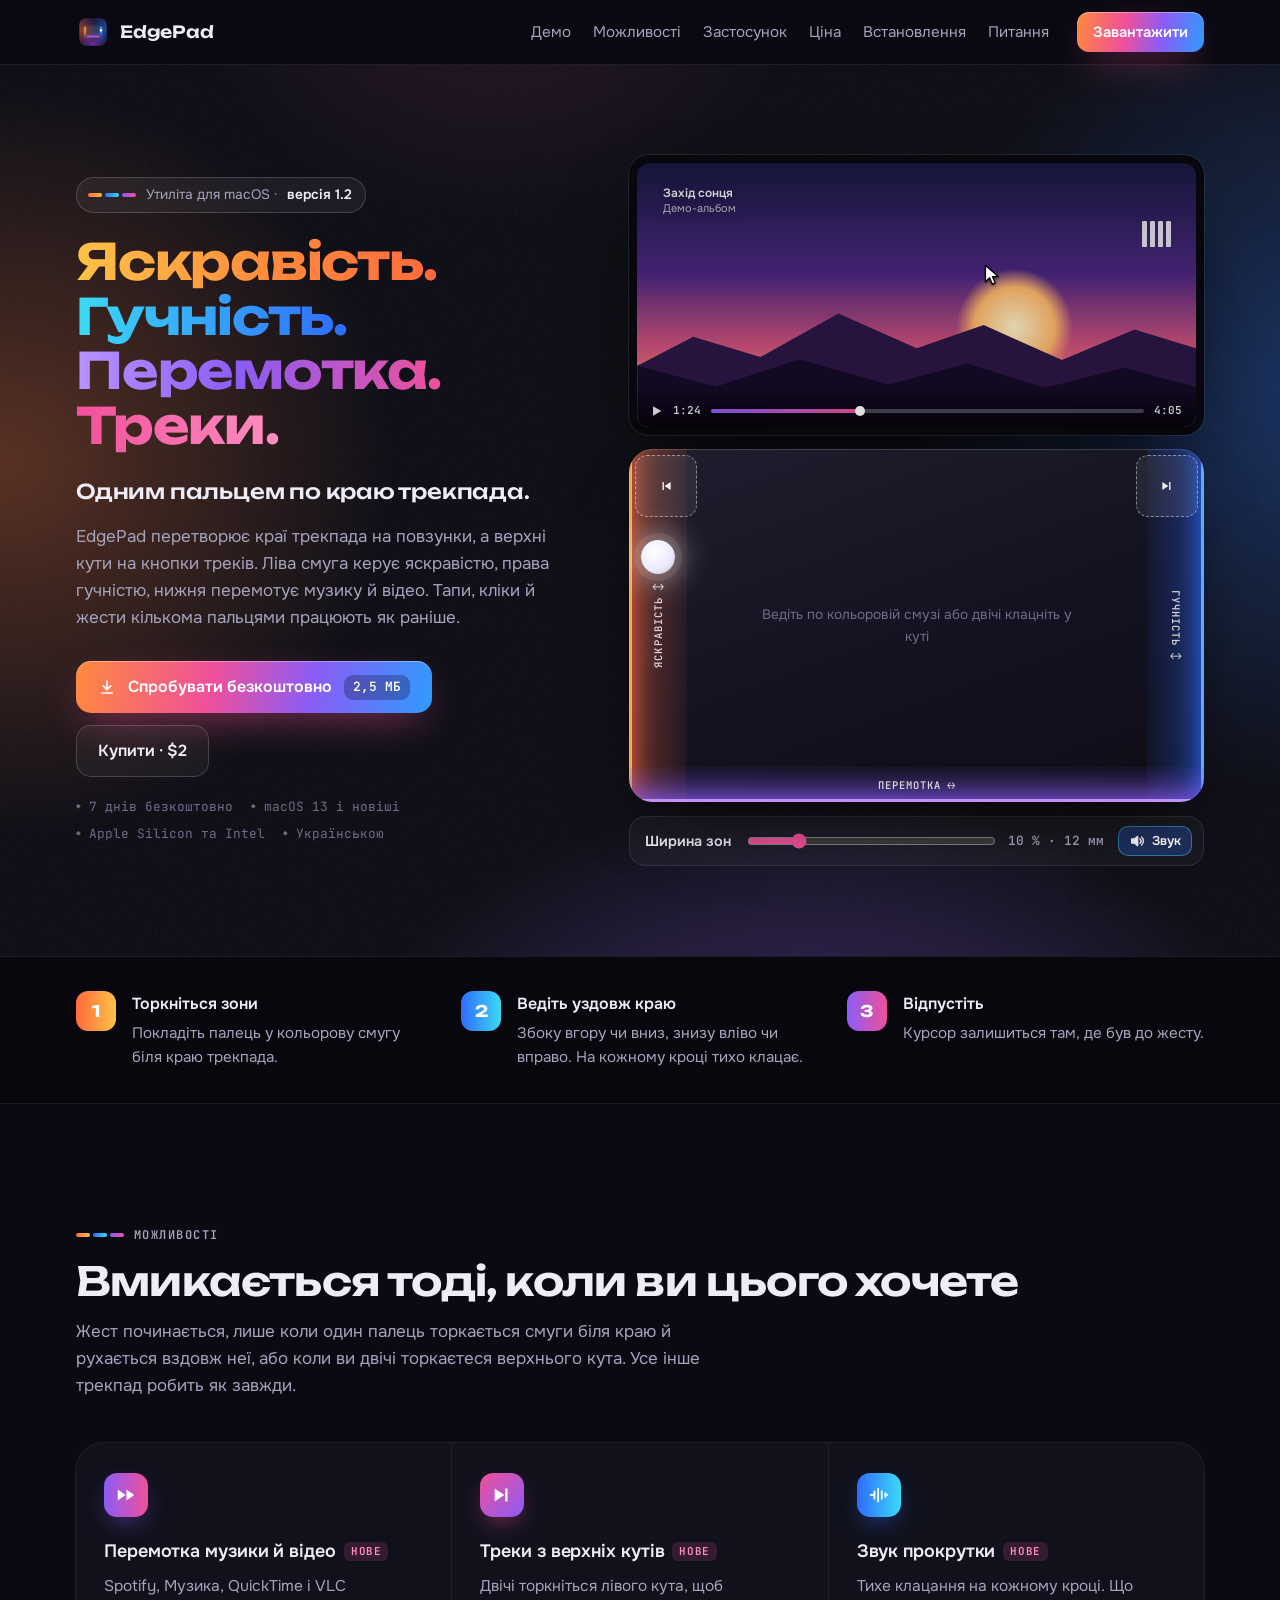
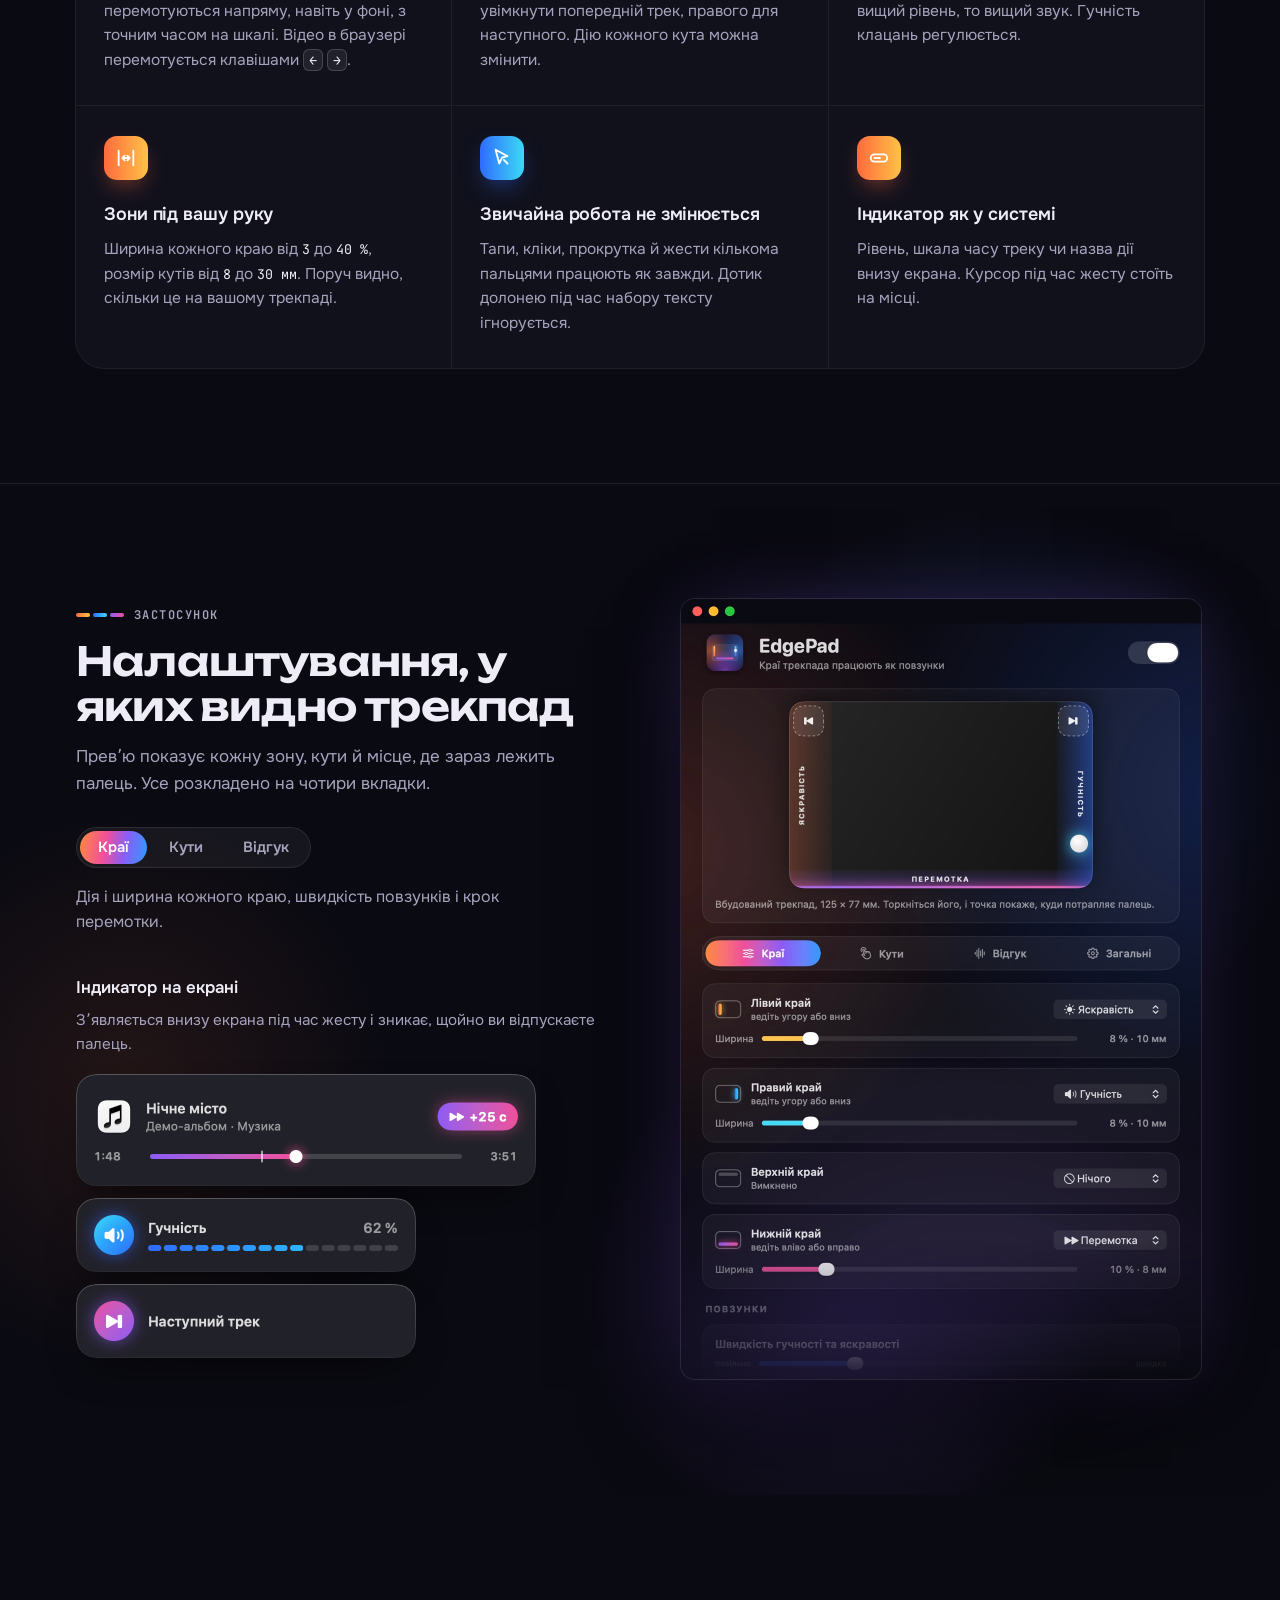
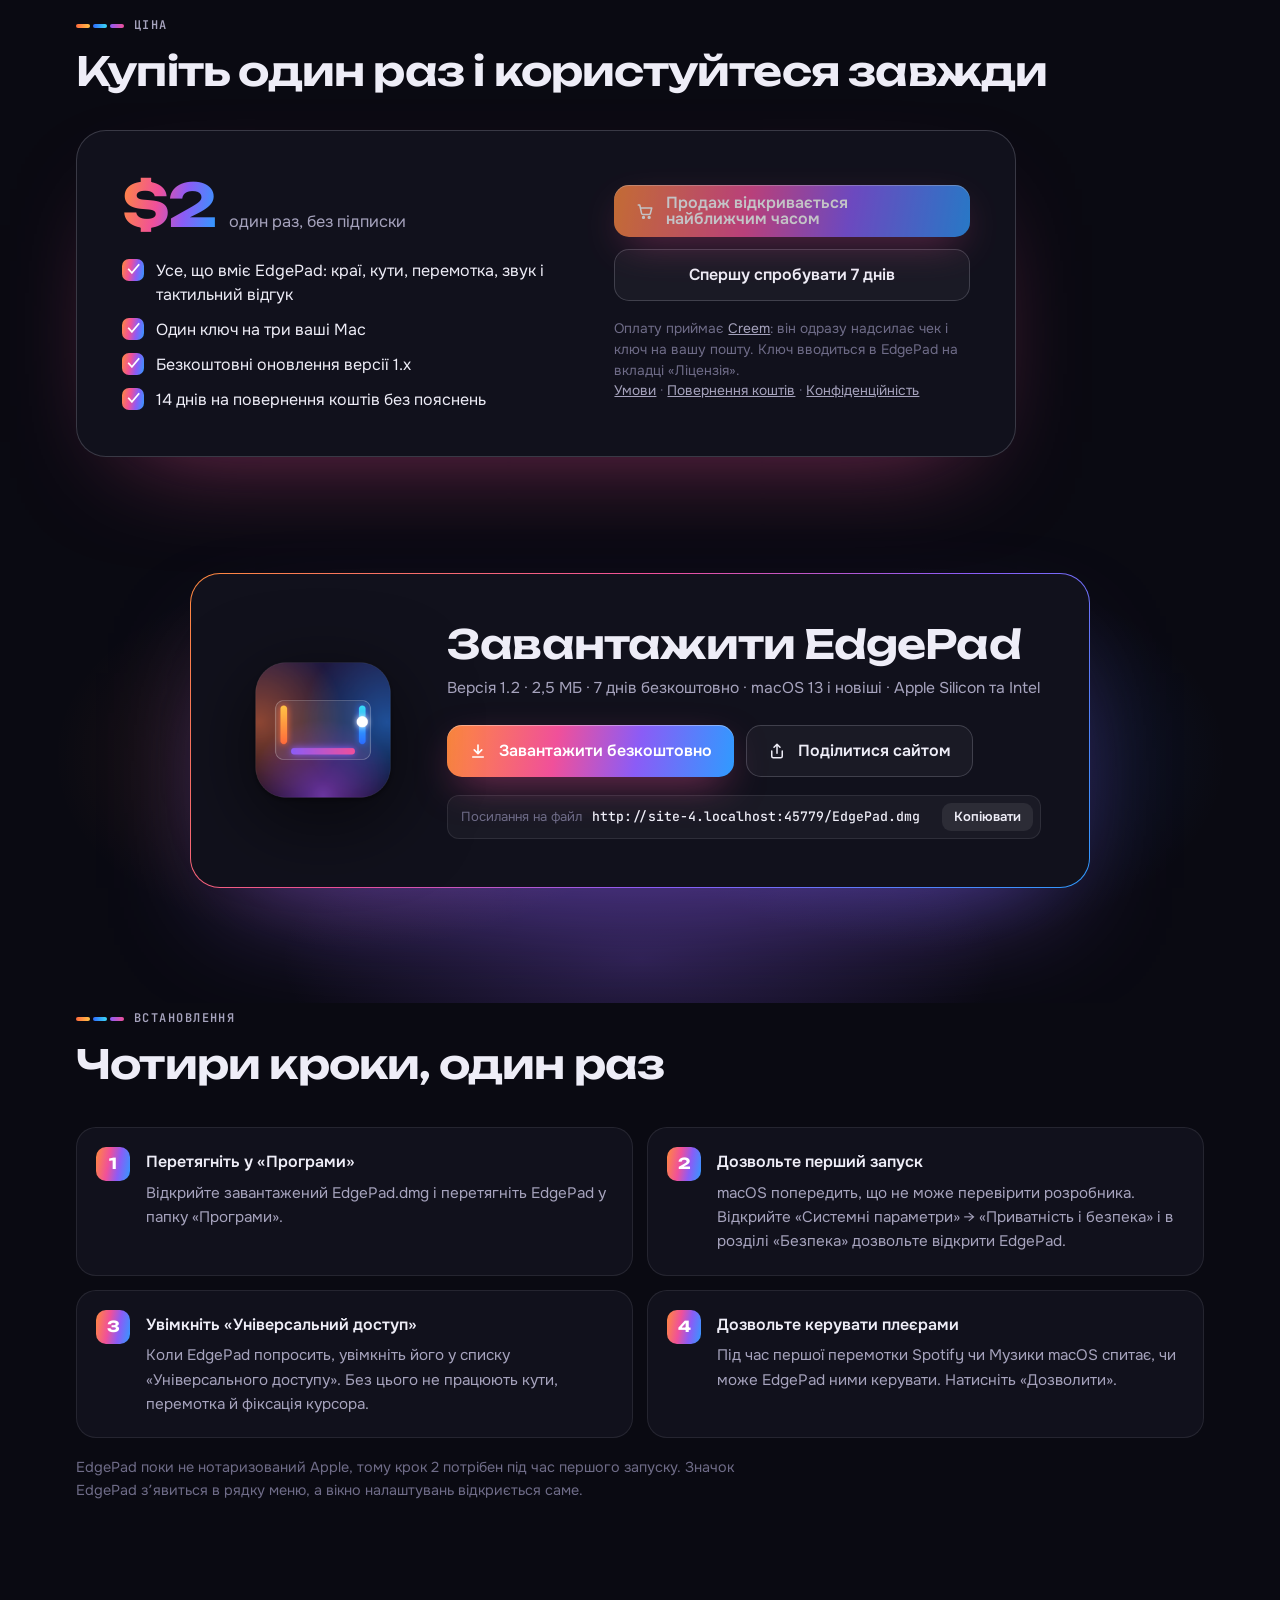
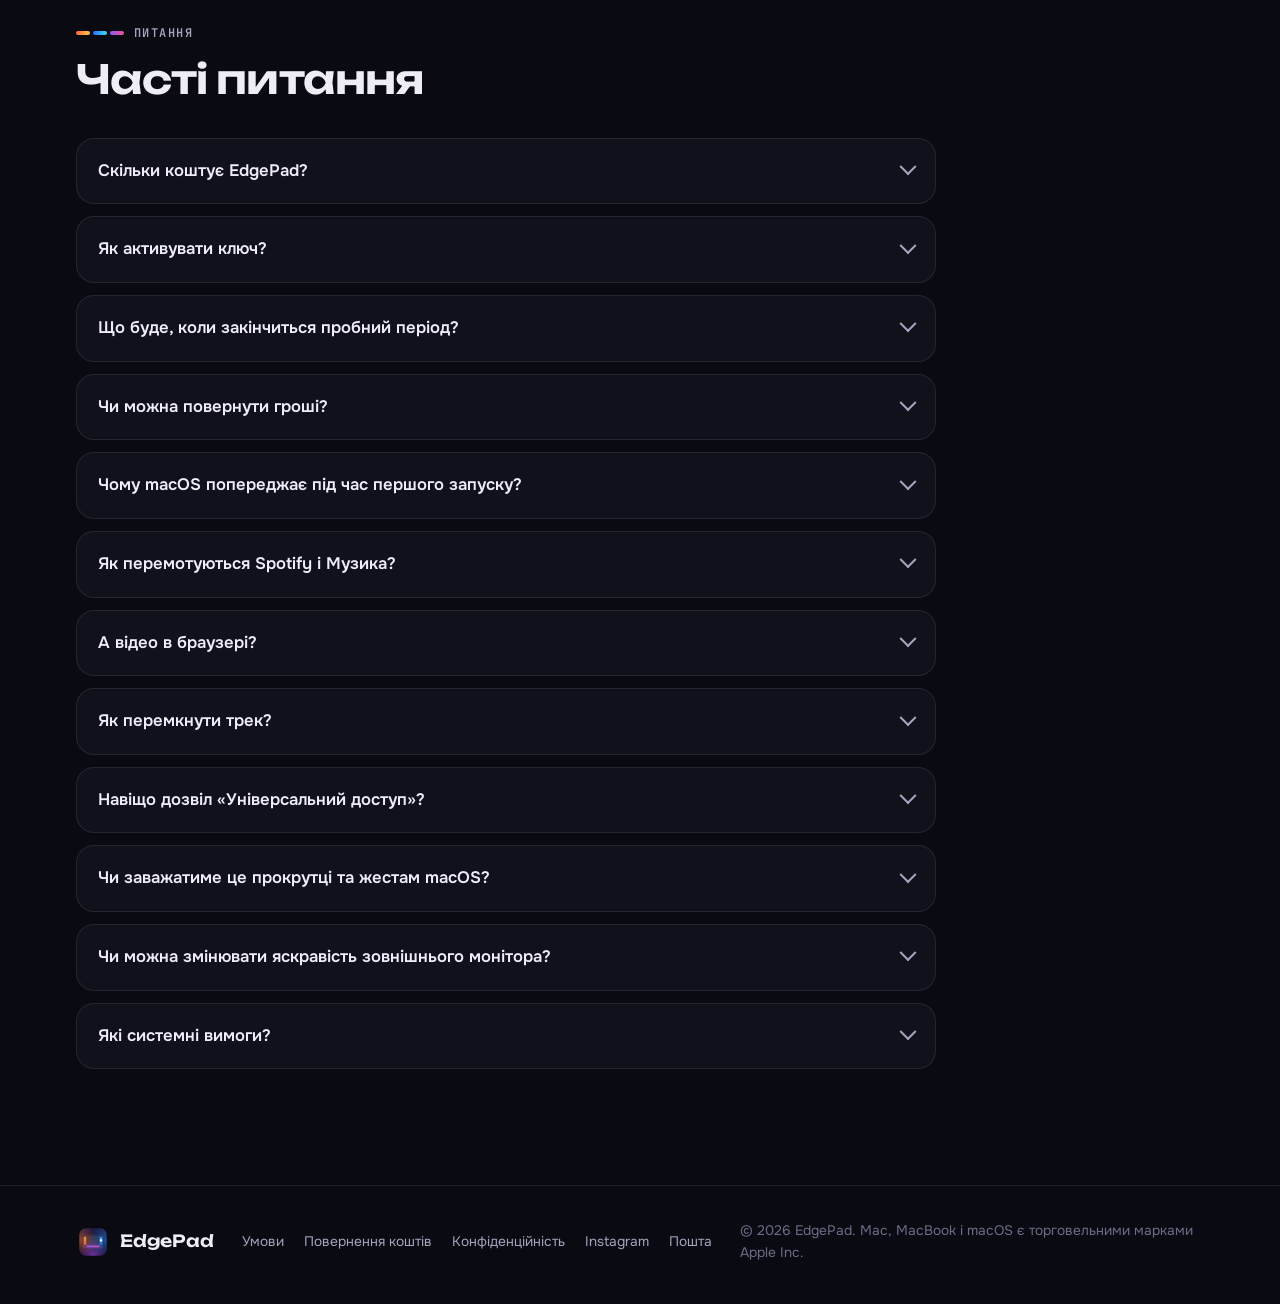
==== commit 28e1bfaa: "Пошта підтримки support@edgepad.app Co-Authored-By: Claude Opus 5.5 <noreply@anthropic.com>" ====
--- a/index.html
+++ b/index.html
@@ -1240,7 +1240,7 @@
       <a href="refund.html">Повернення коштів</a>
       <a href="privacy.html">Конфіденційність</a>
       <a href="https://www.instagram.com/_.alewex/" rel="noopener">Instagram</a>
-      <a href="mailto:oleksijzaleckij512@gmail.com">Пошта</a>
+      <a href="mailto:support@edgepad.app">Пошта</a>
     </nav>
     <p>© <span id="year">2026</span> EdgePad. Mac, MacBook і macOS є торговельними марками Apple Inc.</p>
   </div>
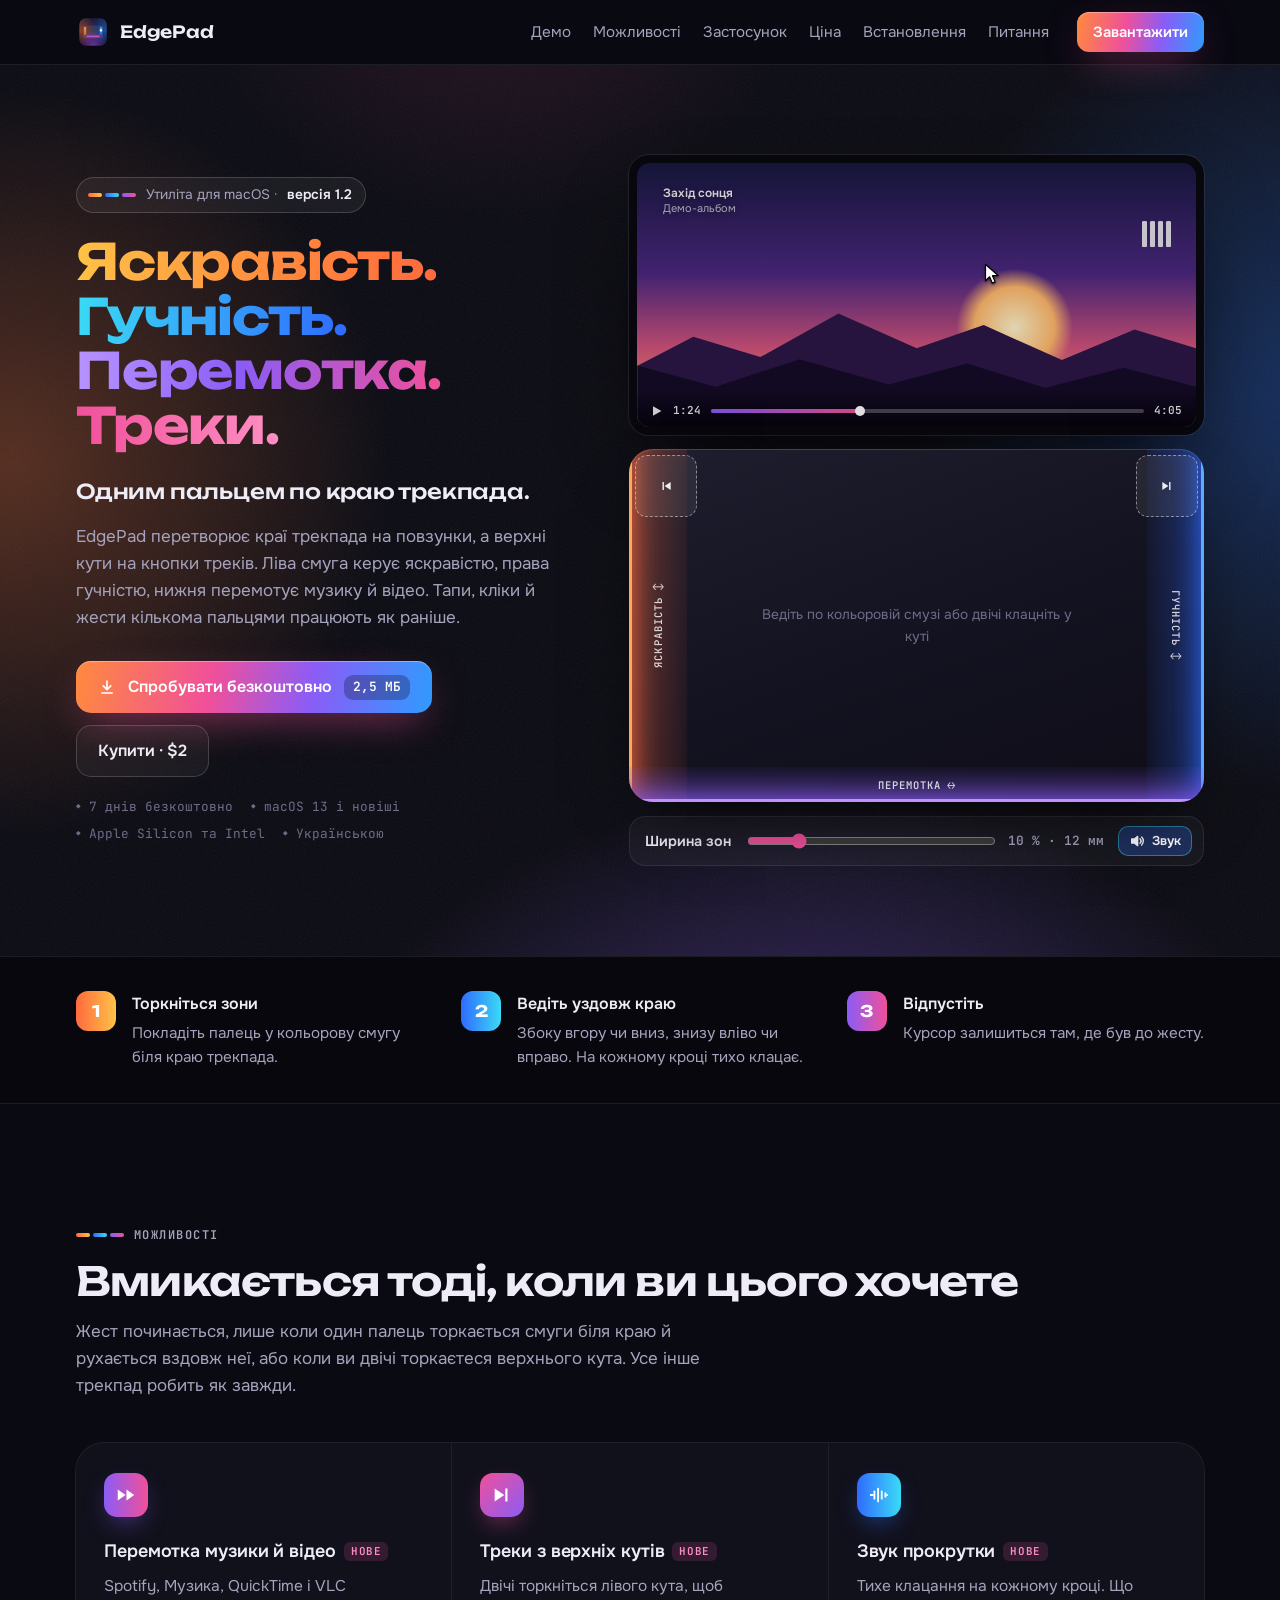
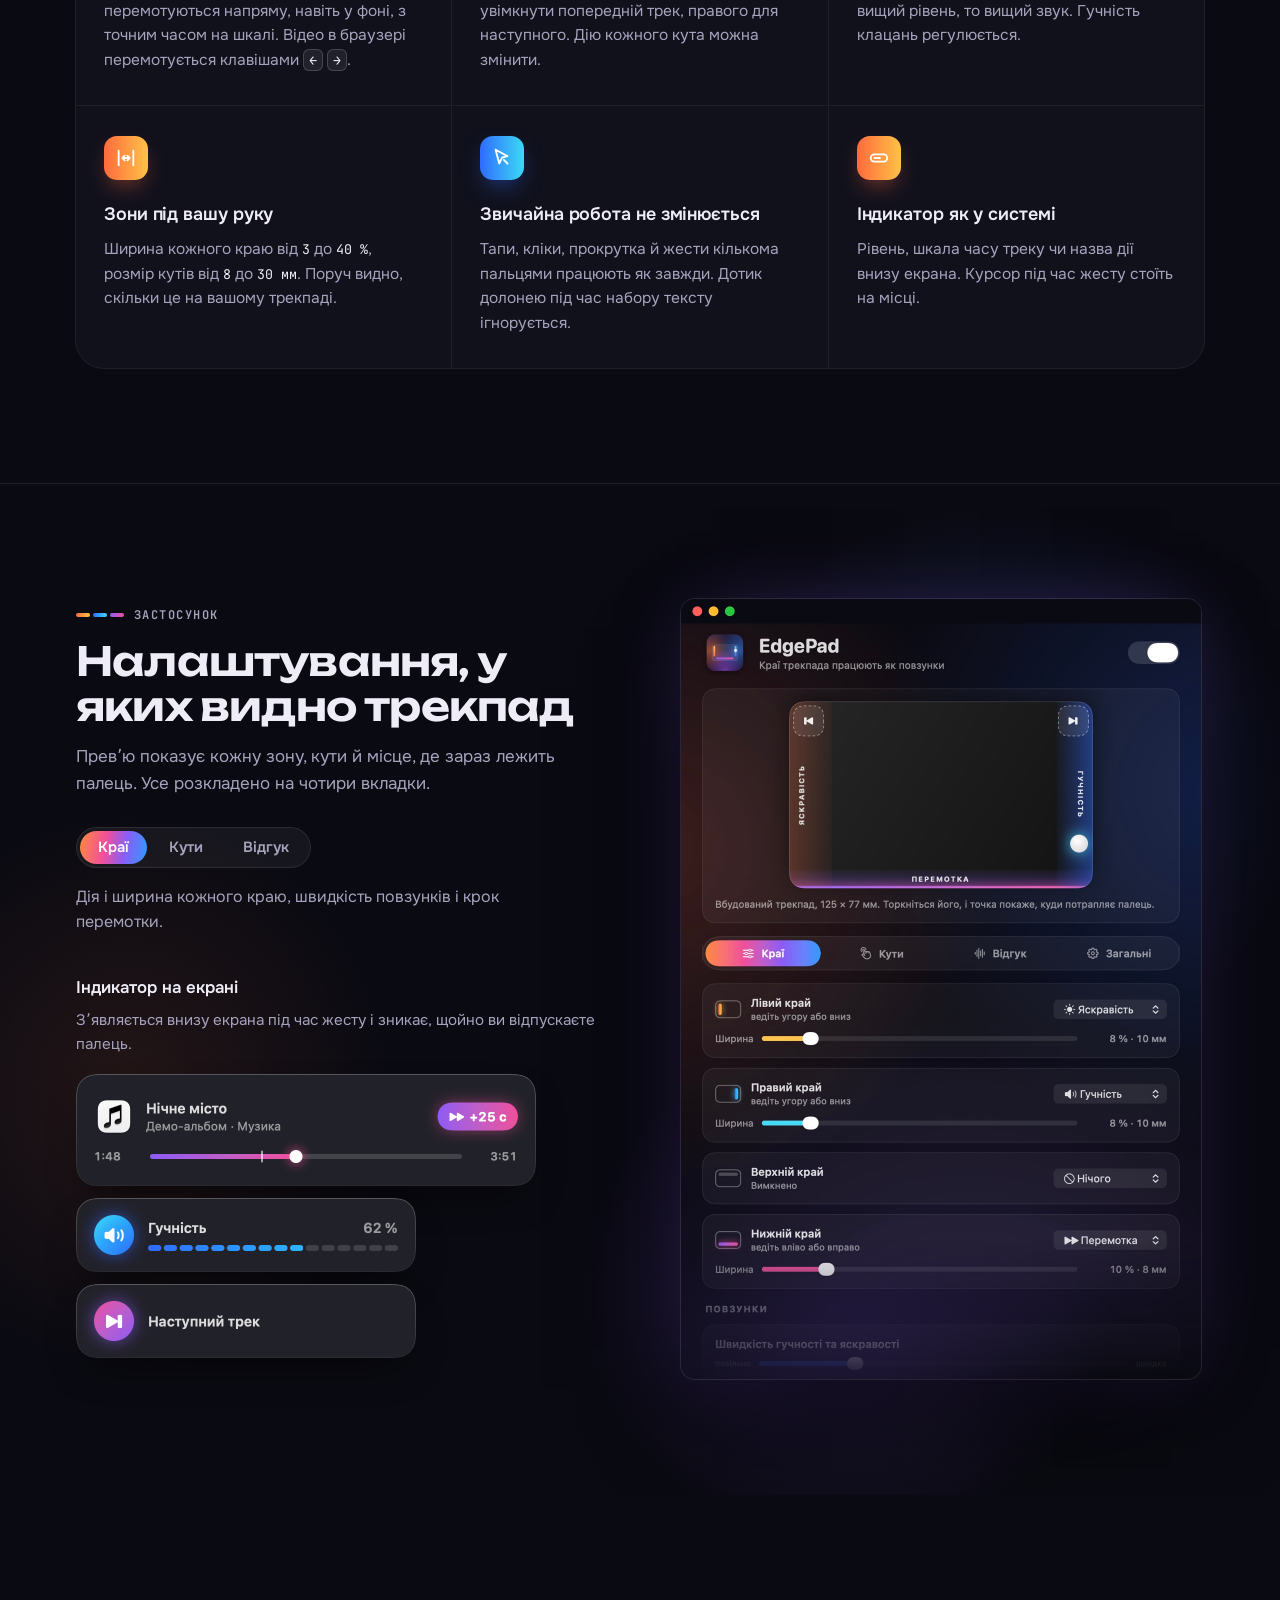
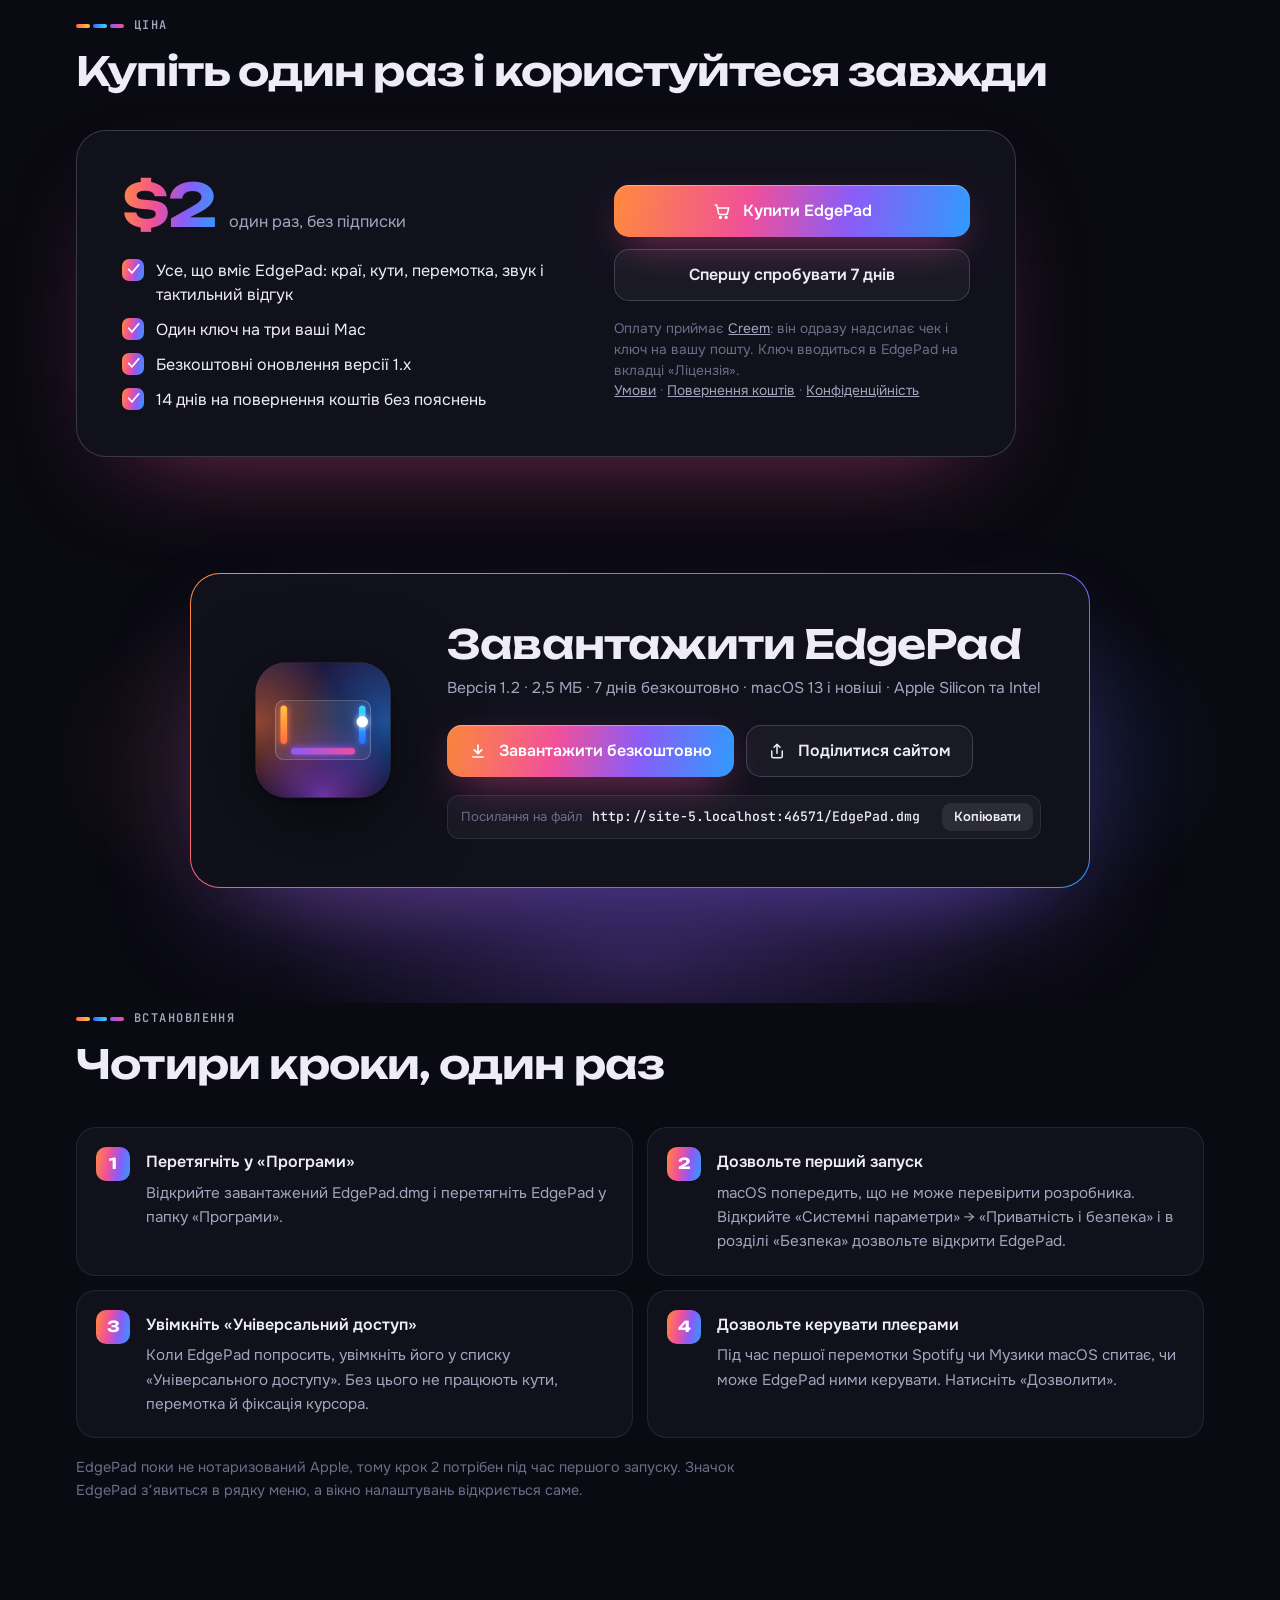
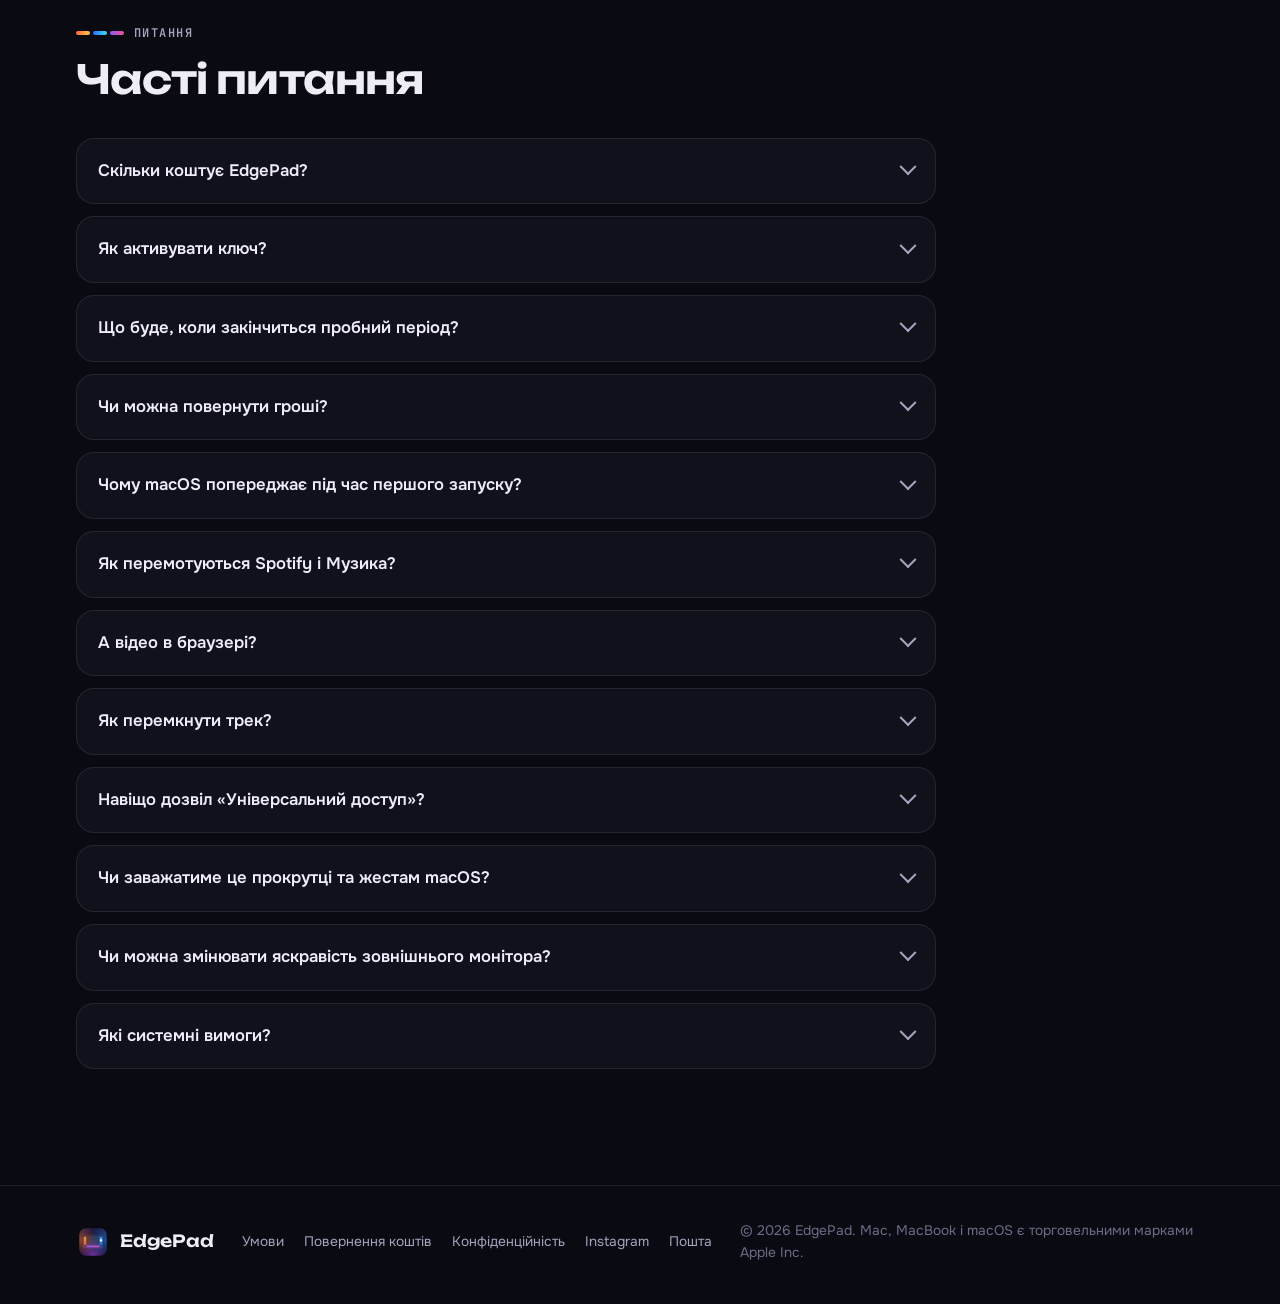
==== commit d38a8ea5: "Продаж відкрито: кнопка «Купити» веде на оплату Creem Co-Authored-By: Claude Opus 5.5 <noreply@anthr" ====
--- a/index.html
+++ b/index.html
@@ -1262,7 +1262,7 @@
   // Поки воно порожнє, кнопка «Купити» лише каже, що продаж скоро відкриється.
   const STORE = {
     price: '$2',
-    checkout: '',
+    checkout: 'https://www.creem.io/product/prod_5KFUcEc7kQLLhs3rM1wYvk',
   };
   // ------------------------------------------------------------------
 
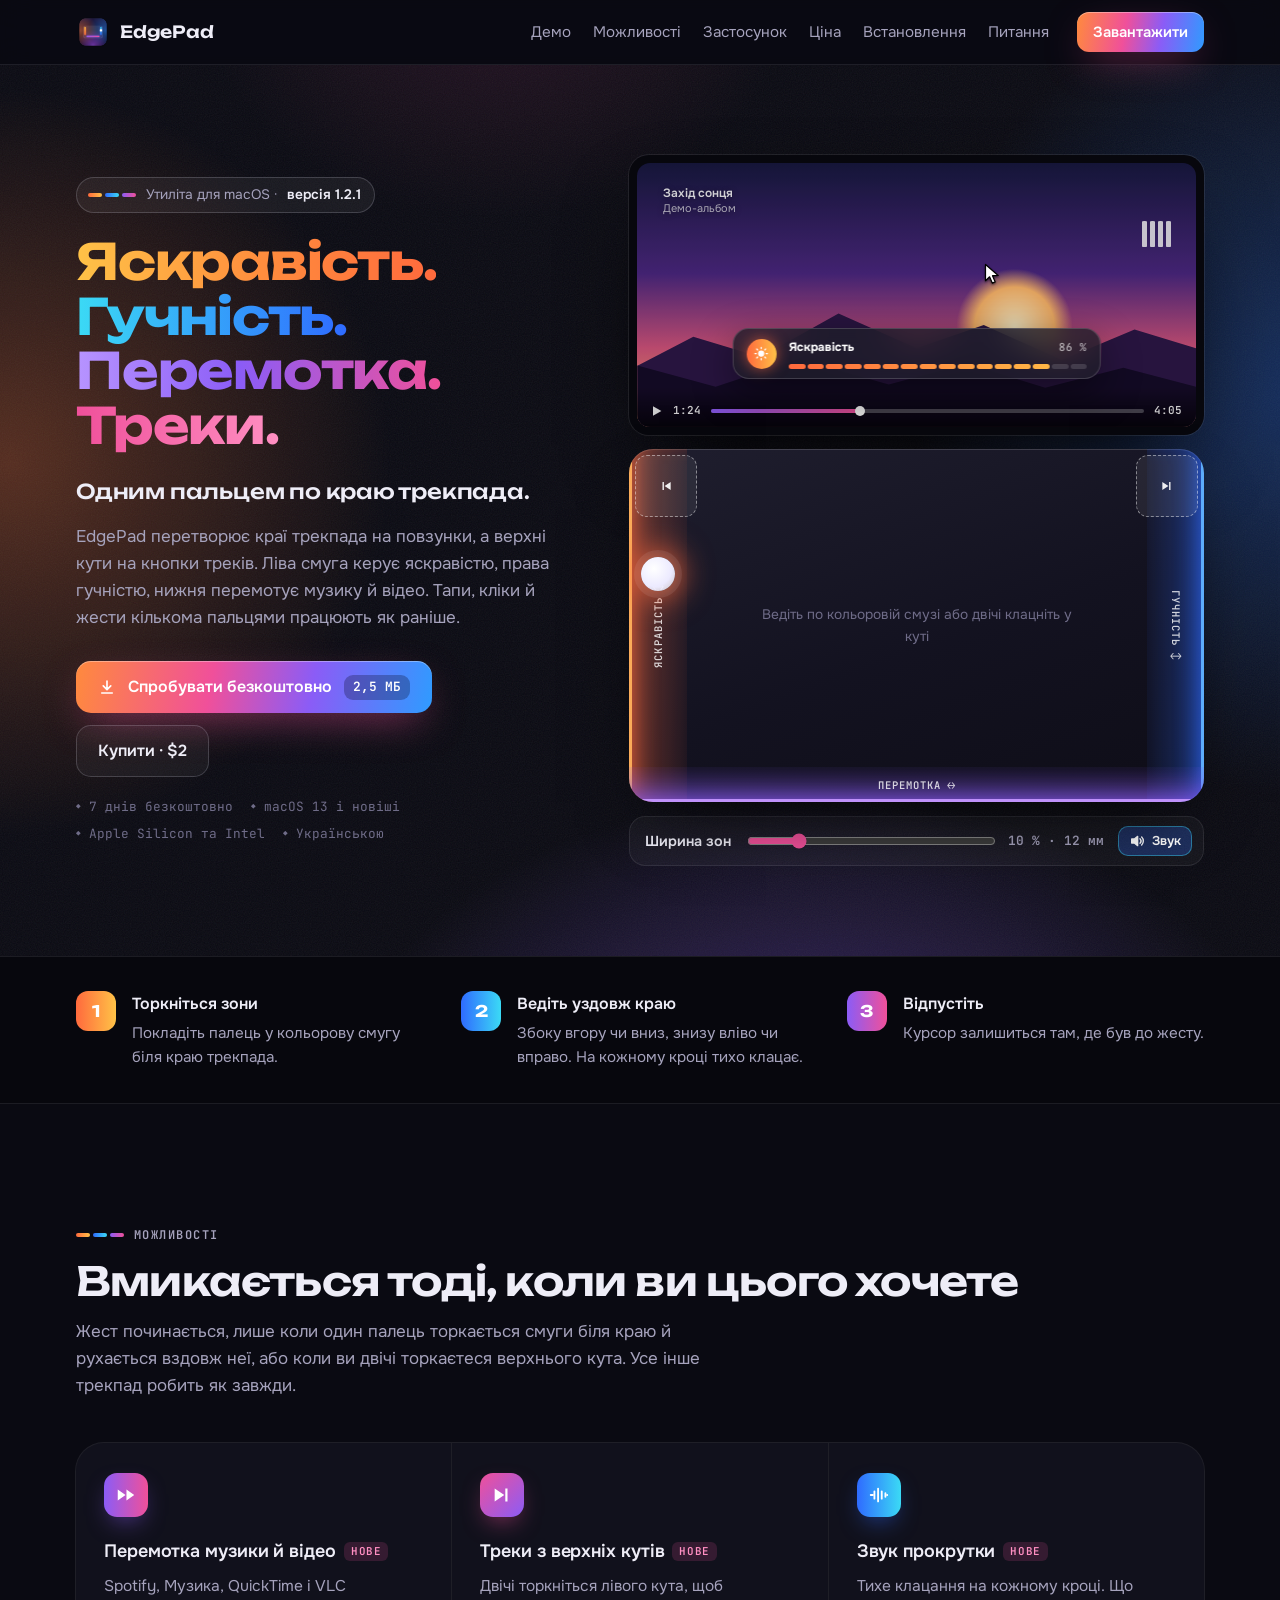
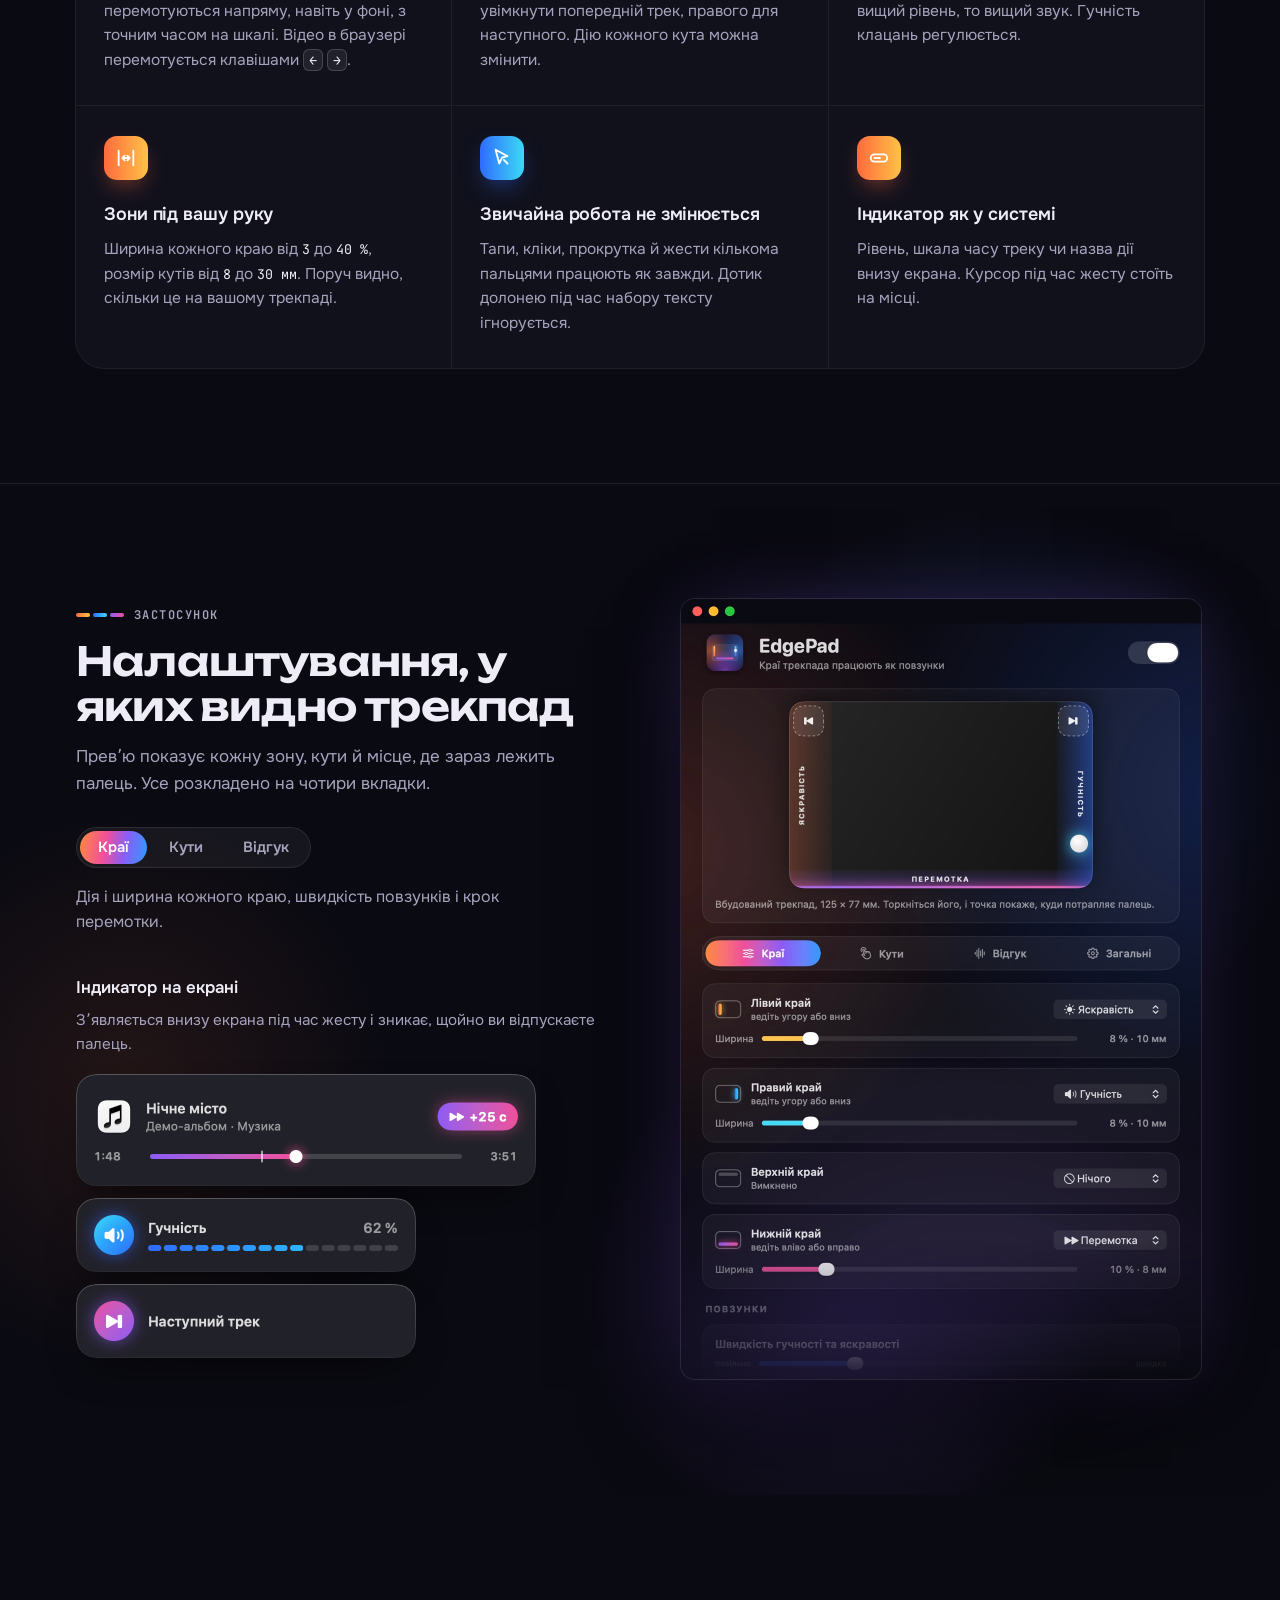
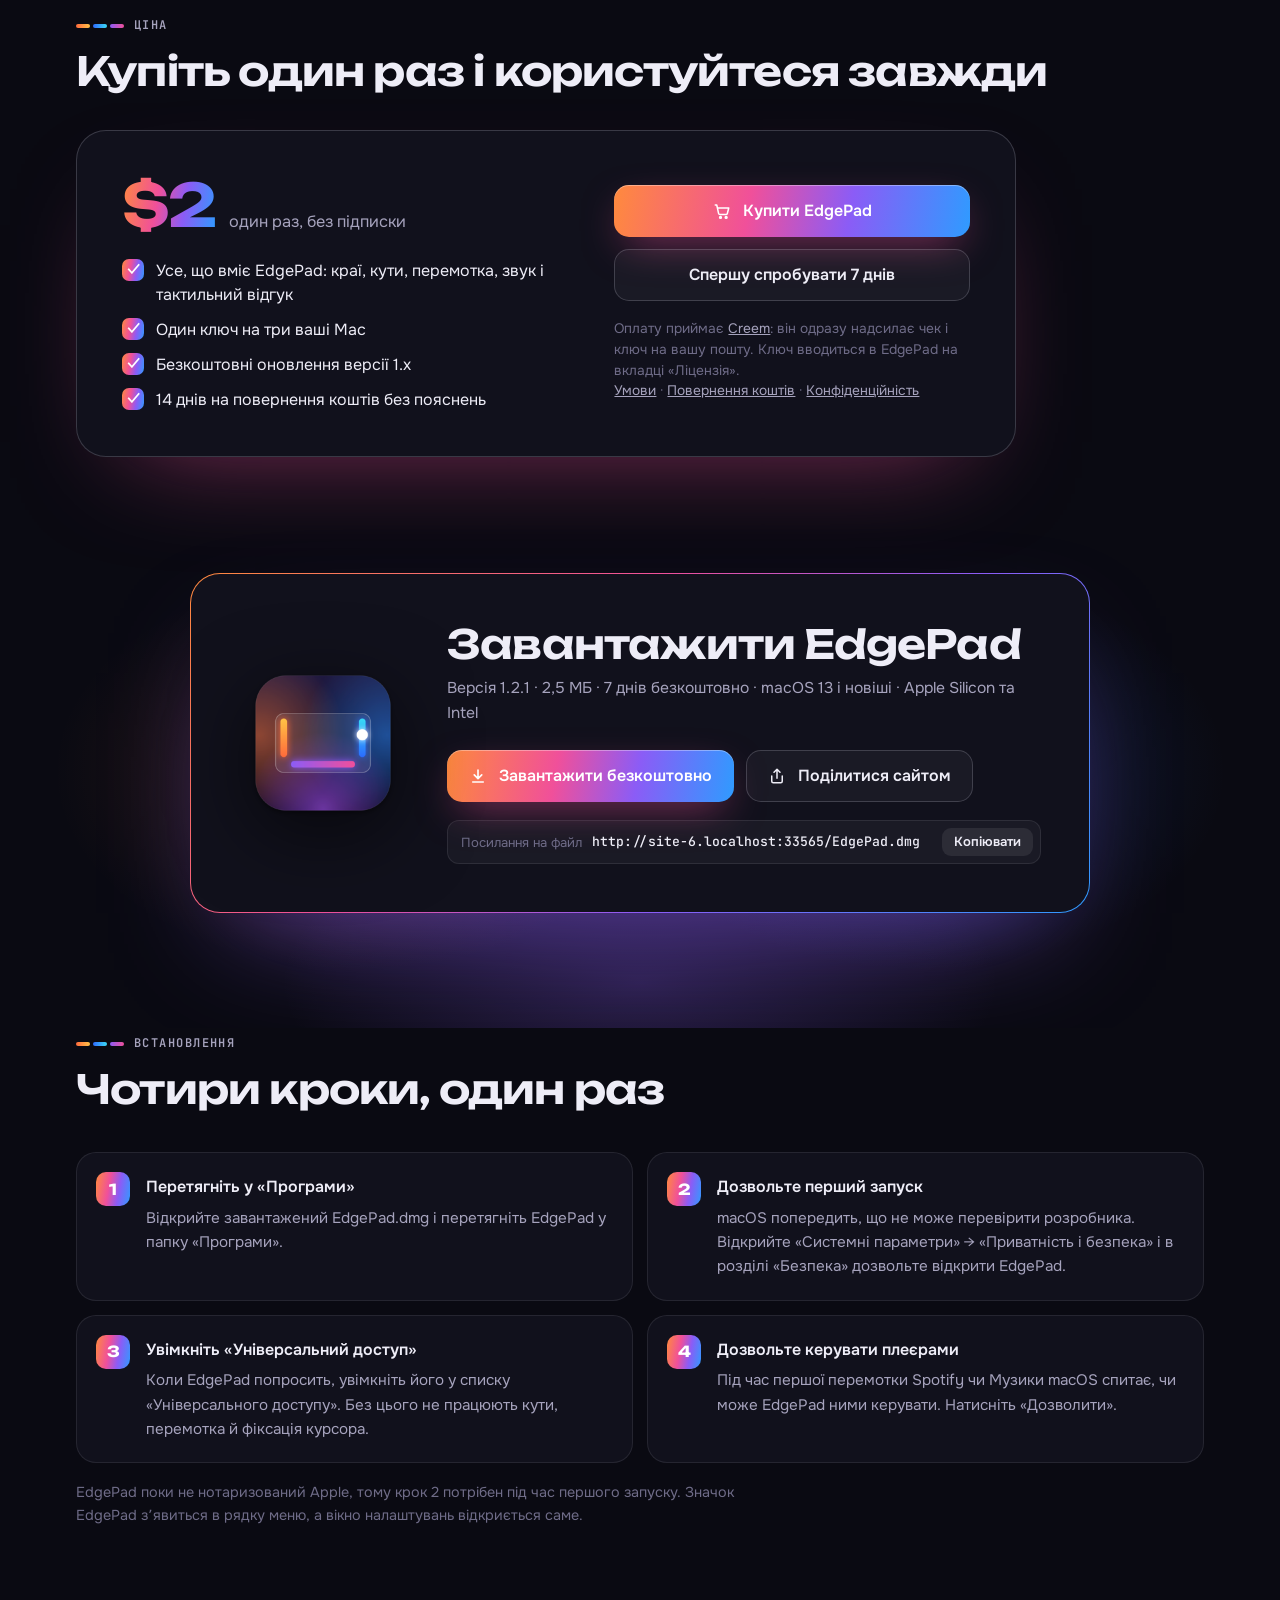
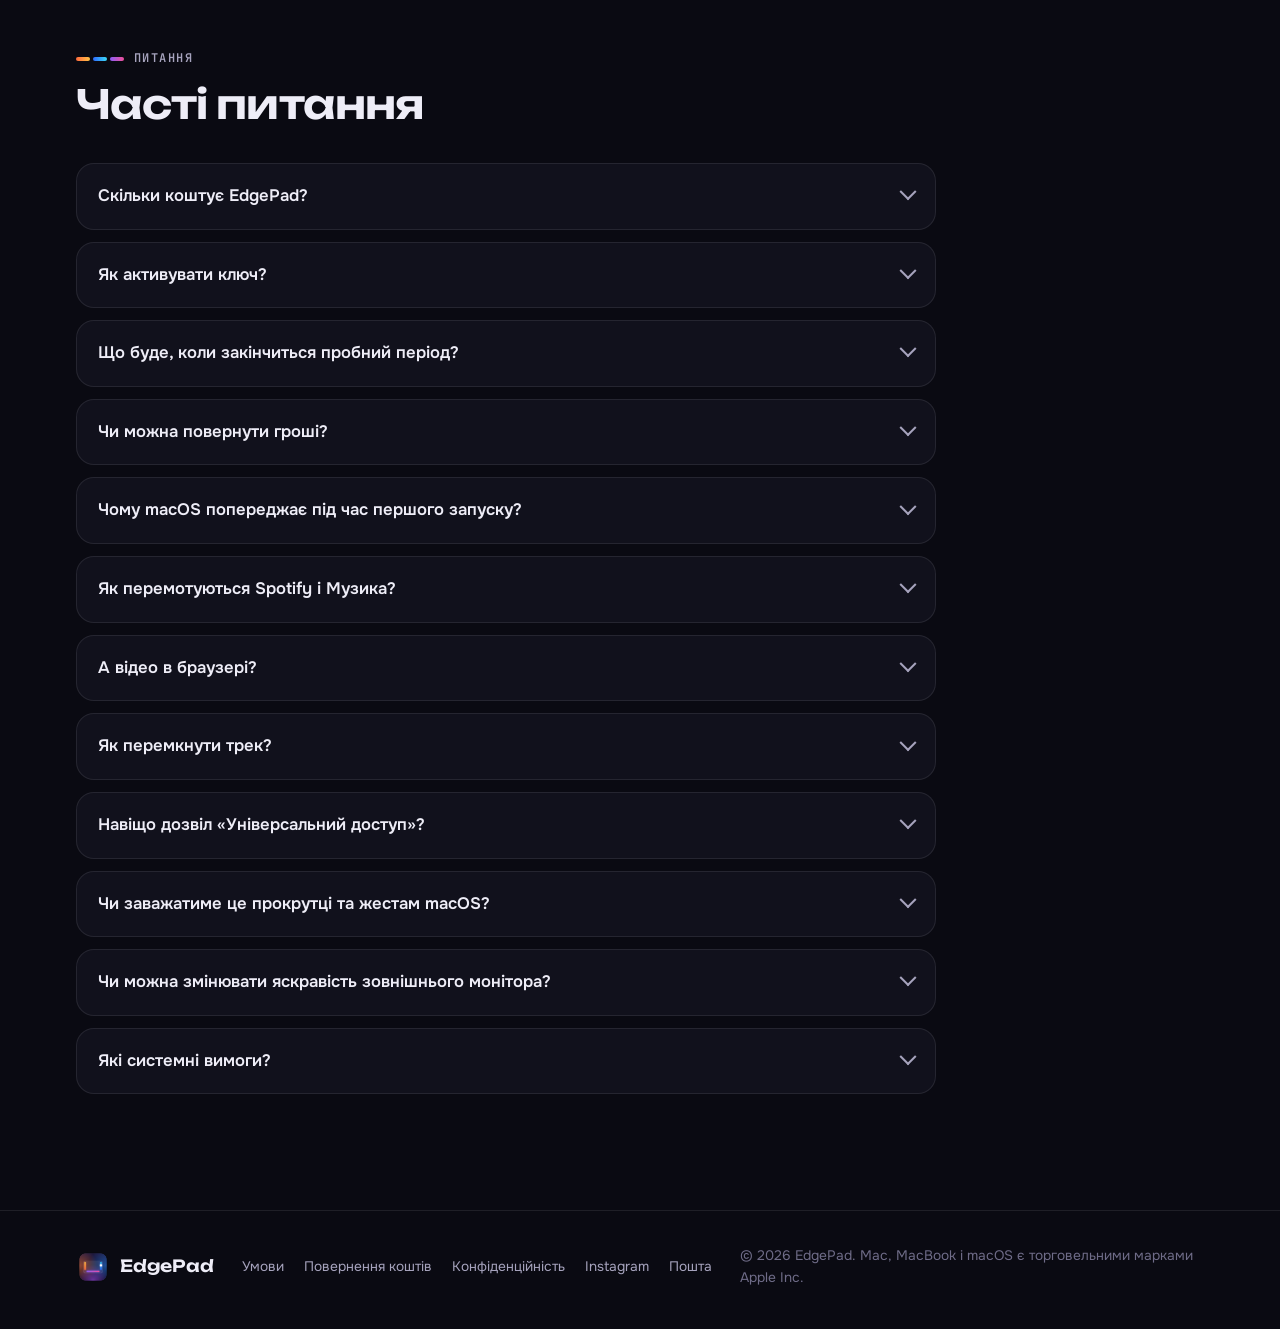
==== commit 57a326fa: "EdgePad 1.2.1: працюють ⌘C/⌘V у полі ключа, кнопка «Вставити» Co-Authored-By: Claude Opus 5.5 <norep" ====
--- a/index.html
+++ b/index.html
@@ -1254,7 +1254,7 @@
   // Файл для завантаження. Щоб випустити нову версію, замініть EdgePad.dmg
   // поруч із цією сторінкою і змініть номер версії та розмір тут.
   const RELEASE = {
-    version: '1.2',
+    version: '1.2.1',
     size: '2,5 МБ',
     file: 'EdgePad.dmg',
   };
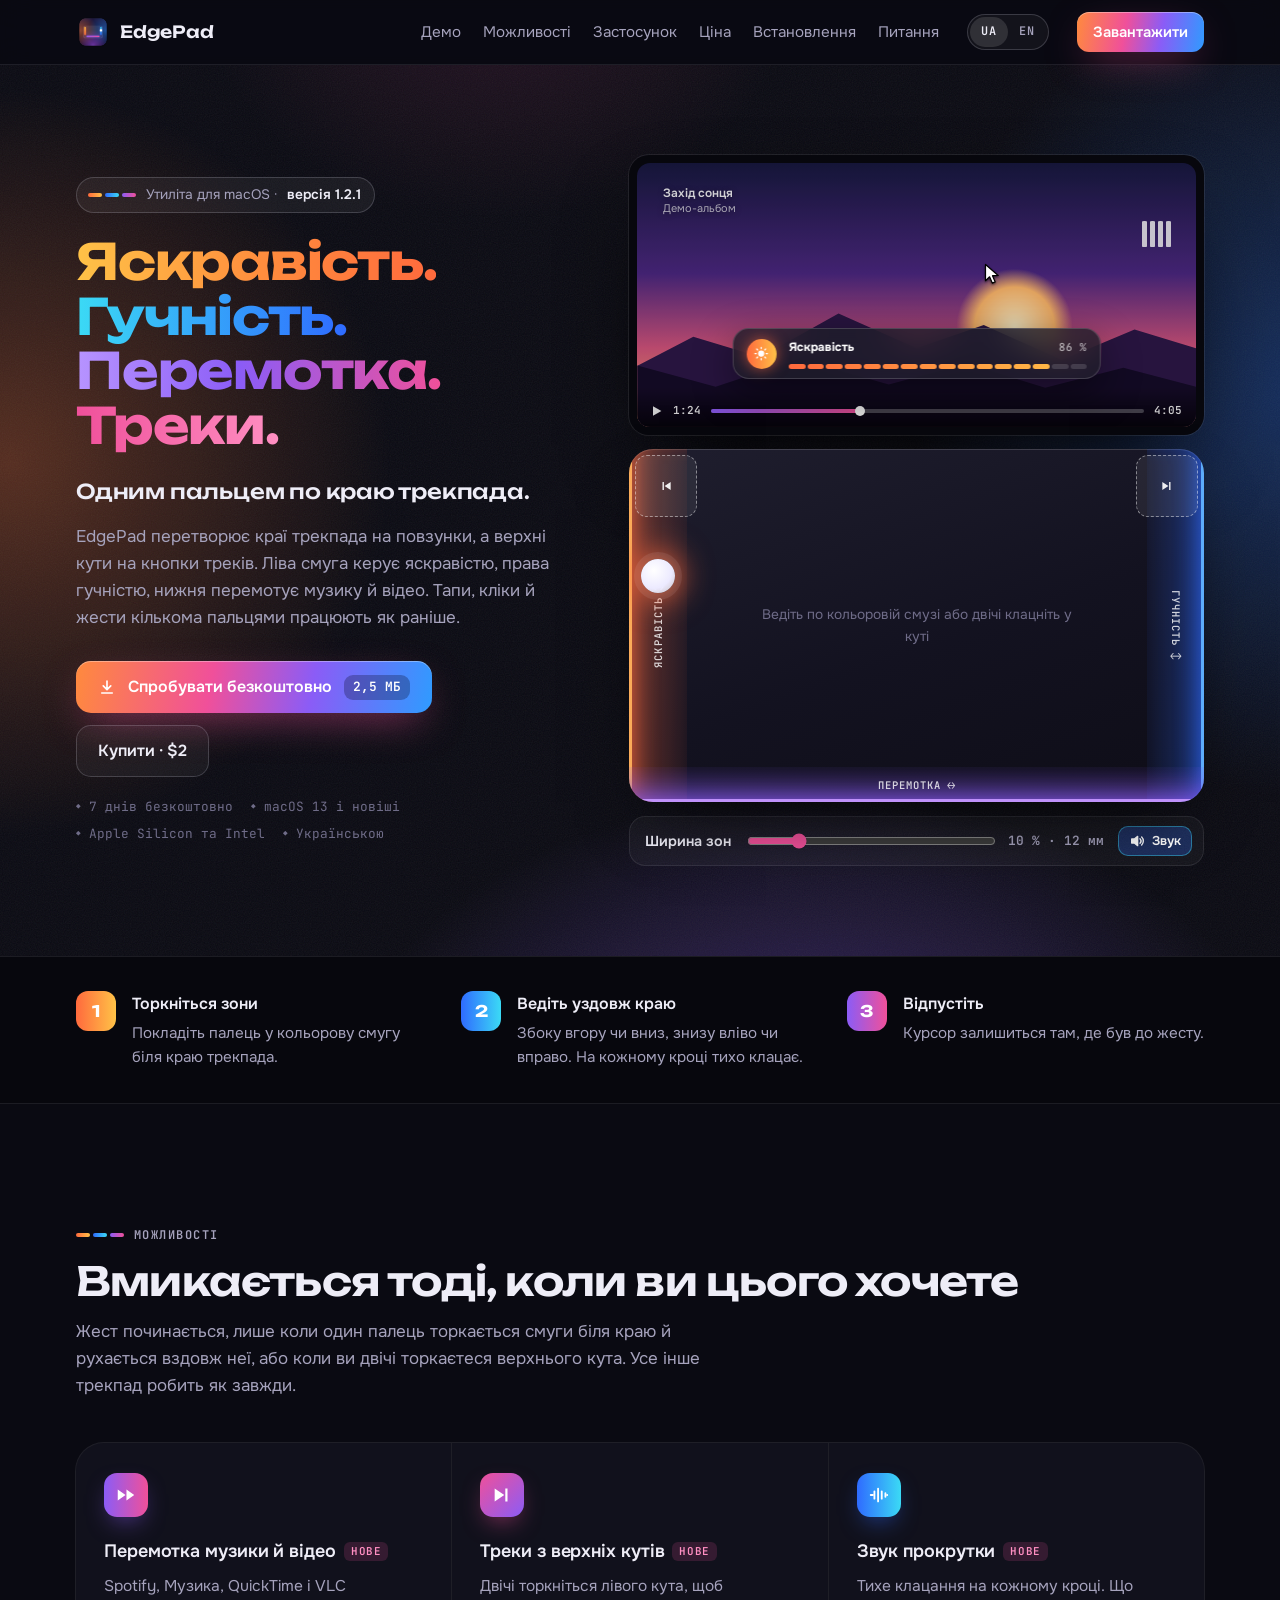
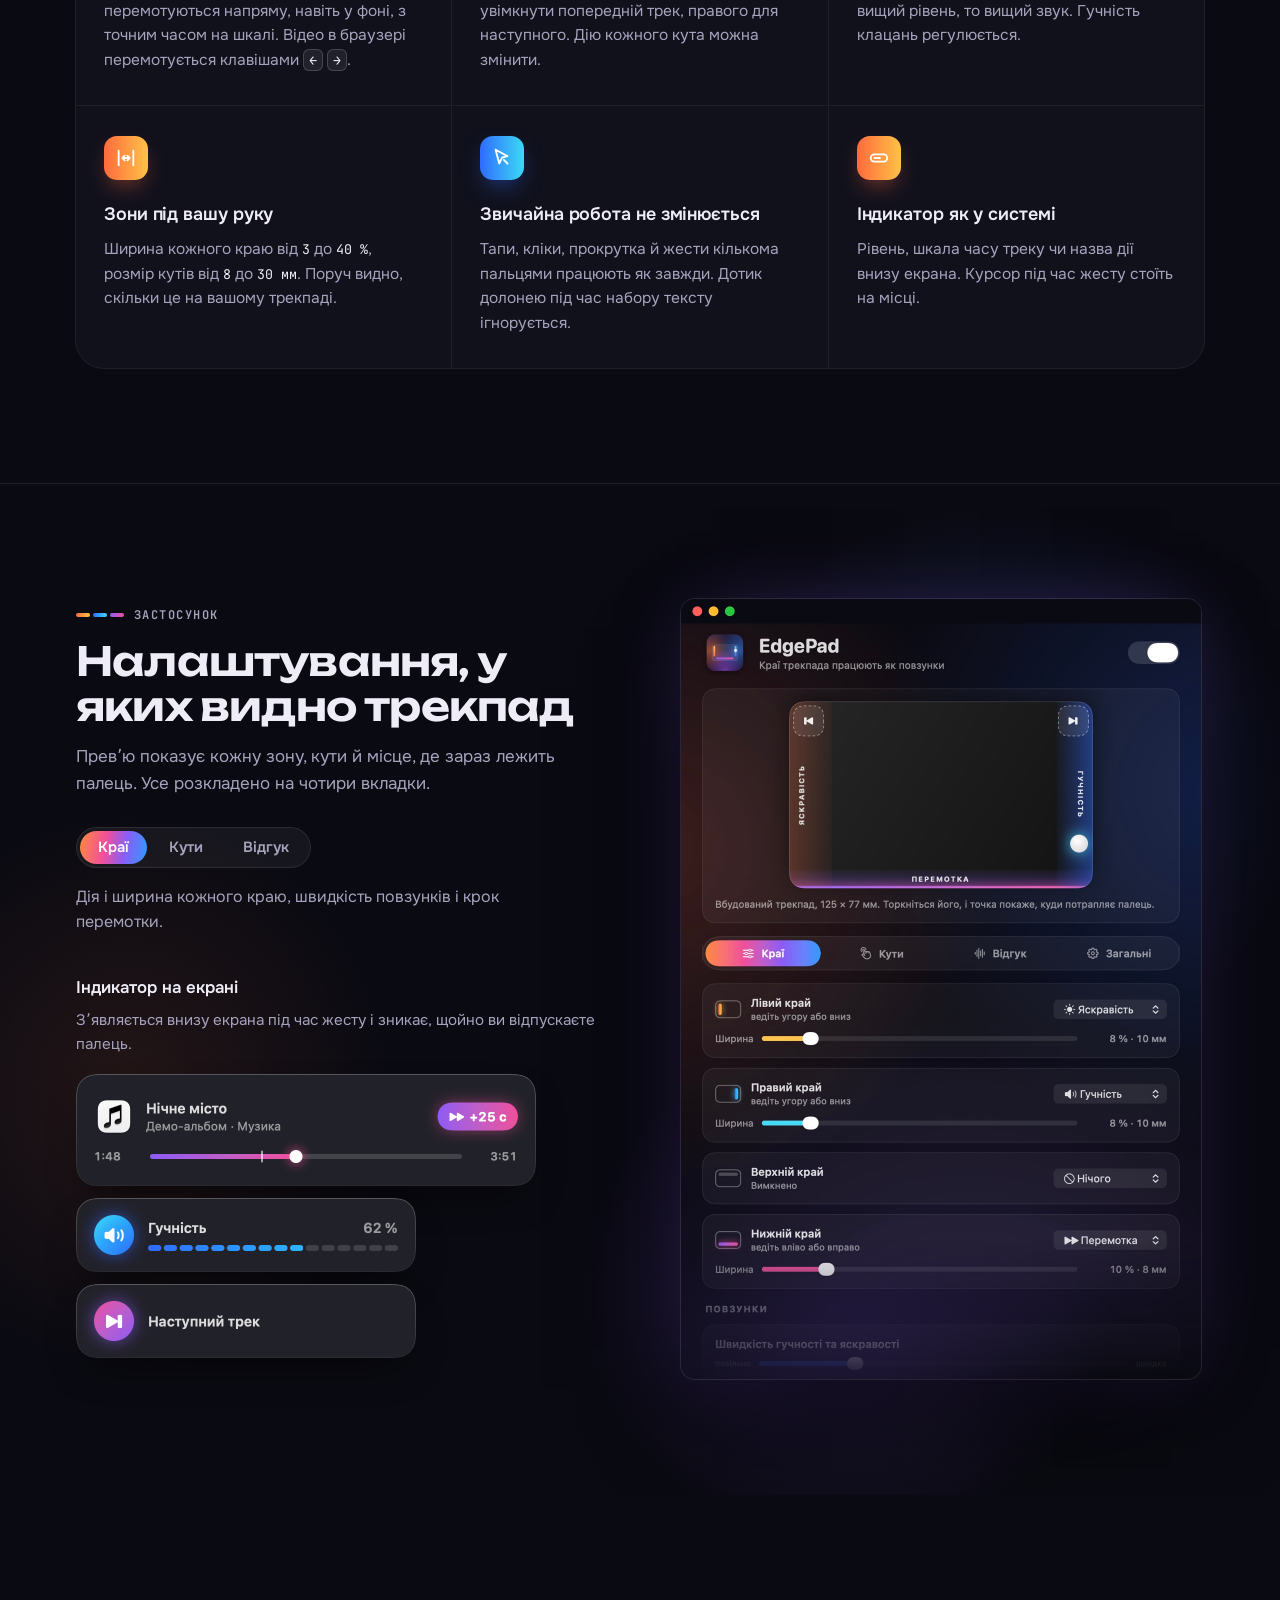
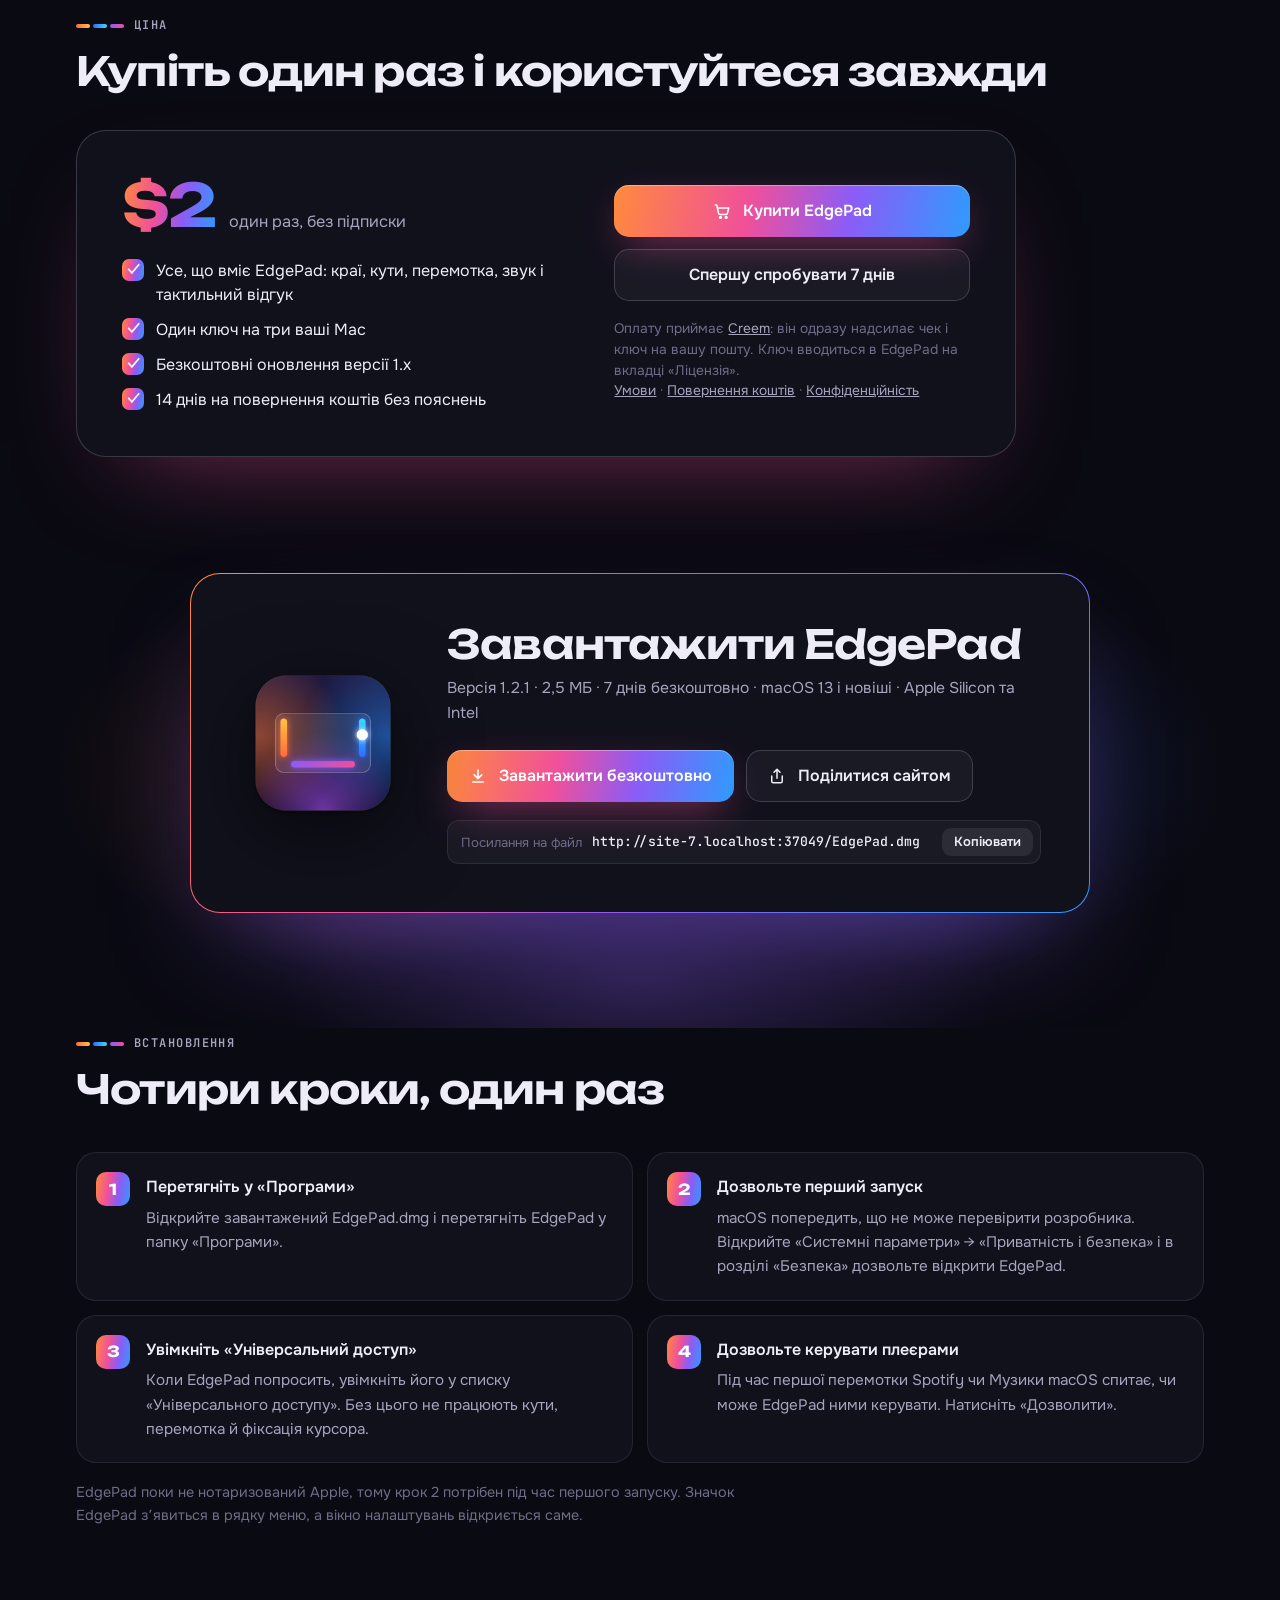
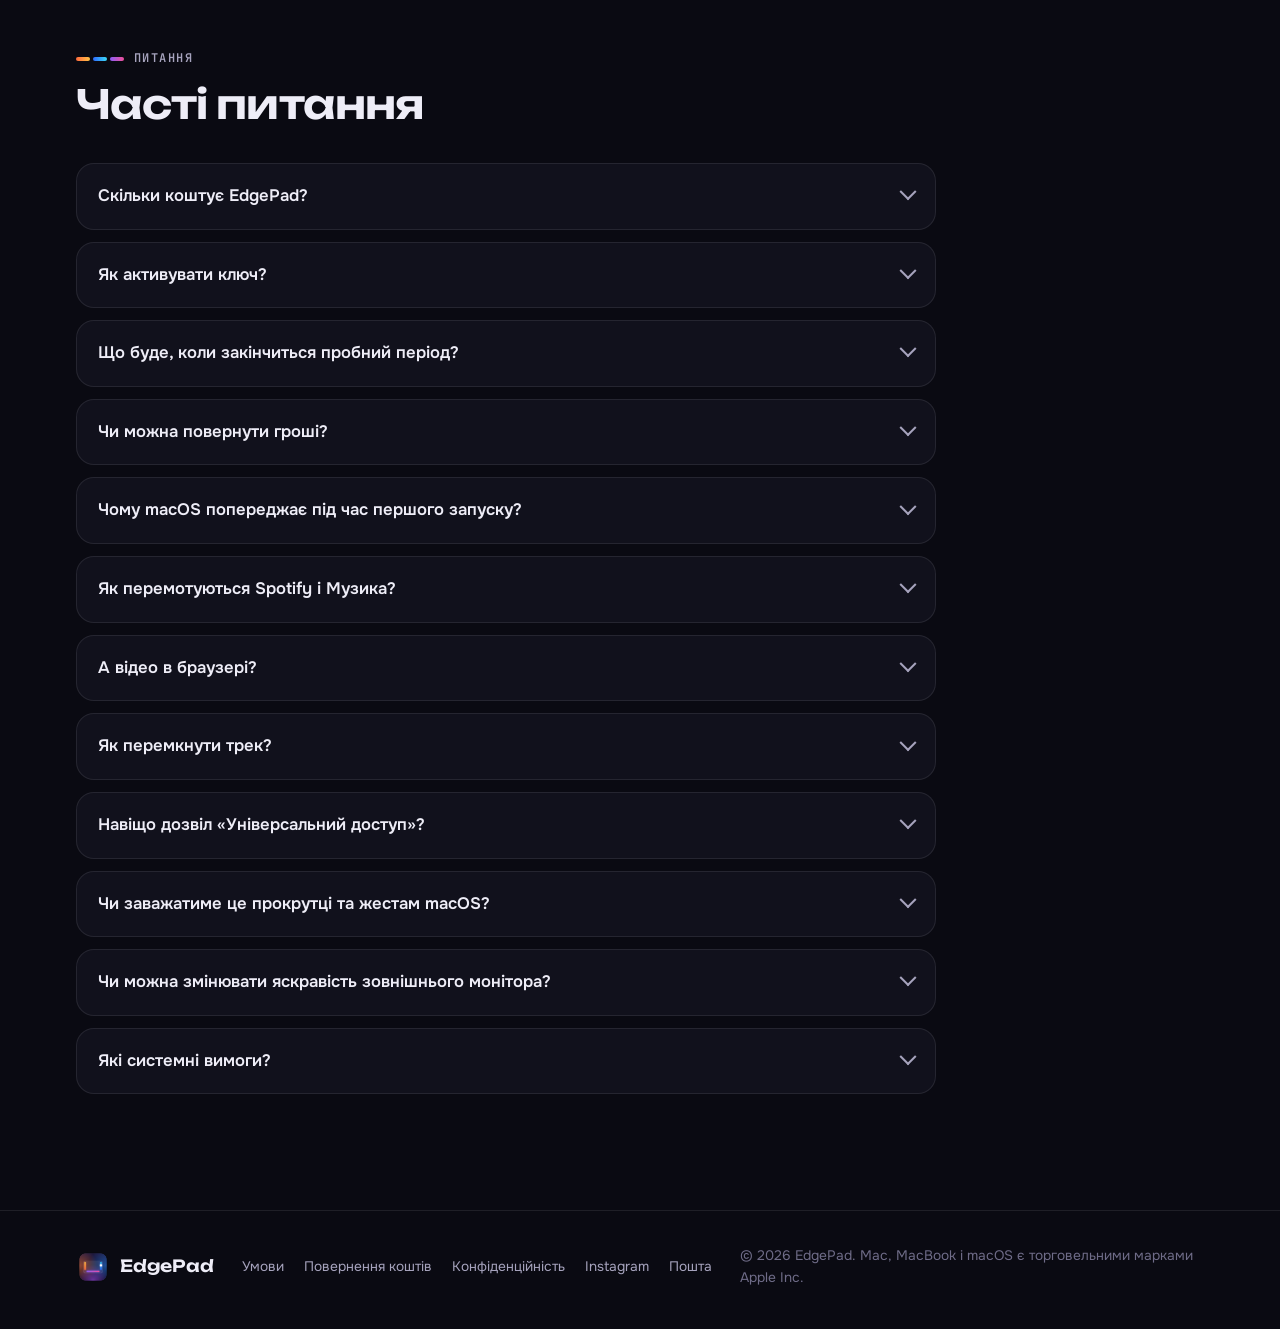
==== commit 1e8a515d: "Англійська версія сайту (/en/) з перемикачем мови Спільні стилі й скрипт винесено в assets/site.css " ====
--- a/index.html
+++ b/index.html
@@ -6,9 +6,19 @@
 <title>EdgePad · краї трекпада стають повзунками</title>
 <meta name="description" content="EdgePad для macOS: яскравість, гучність і перемотка з країв трекпада, а треки з його верхніх кутів. 7 днів безкоштовно.">
 <meta name="theme-color" content="#0A0A12">
-<link rel="icon" type="image/png" href="assets/favicon-64.png">
-<link rel="apple-touch-icon" href="assets/apple-touch-icon.png">
+<script>
+  // Хто вже вибрав англійську, тому головна одразу відкриває /en/.
+  try { if (localStorage.getItem('edgepad.lang') === 'en') location.replace('/en/' + location.hash); } catch (e) {}
+</script>
+<link rel="canonical" href="https://edgepad.app/">
+<link rel="alternate" hreflang="uk" href="https://edgepad.app/">
+<link rel="alternate" hreflang="en" href="https://edgepad.app/en/">
+<link rel="alternate" hreflang="x-default" href="https://edgepad.app/en/">
+<link rel="icon" type="image/png" href="/assets/favicon-64.png">
+<link rel="apple-touch-icon" href="/assets/apple-touch-icon.png">
 <meta property="og:type" content="website">
+<meta property="og:locale" content="uk_UA">
+<meta property="og:locale:alternate" content="en_US">
 <meta property="og:title" content="EdgePad">
 <meta property="og:description" content="Яскравість, гучність, перемотка і треки з країв трекпада. Утиліта для macOS.">
 <meta property="og:image" content="https://edgepad.app/assets/og.jpg">
@@ -19,909 +29,14 @@
 <link rel="preconnect" href="https://fonts.googleapis.com">
 <link rel="preconnect" href="https://fonts.gstatic.com" crossorigin>
 <link rel="stylesheet" href="https://fonts.googleapis.com/css2?family=Unbounded:wght@500;600;700;800&family=Onest:wght@400;500;600;700&family=JetBrains+Mono:wght@500;600&display=swap">
-<style>
-/* Night-desk product page. The live trackpad is the hero object; light comes from the same
-   edges as the app: amber left (brightness), blue right (volume), violet bottom (seek),
-   pink for the corner track buttons. Each colour always means its action. */
-:root {
-  color-scheme: dark;
-  --bg: #0A0A12;
-  --bg-raise: #11111C;
-  --bg-sunk: #07070D;
-  --bg-glass: rgba(10, 10, 18, 0.74);
-  --line: rgba(236, 235, 255, 0.09);
-  --line-strong: rgba(236, 235, 255, 0.18);
-  --fg: #EEEDF7;
-  --fg-dim: #A6A3BD;
-  --fg-faint: #6F6C88;
-
-  --amber: #FF6A3D;
-  --amber-hi: #FFC247;
-  --blue: #2F6BFF;
-  --blue-hi: #3BDAF5;
-  --violet: #8B5CF6;
-  --pink: #F0509A;
-
-  --g-bright: linear-gradient(90deg, var(--amber), var(--amber-hi));
-  --g-vol: linear-gradient(90deg, var(--blue), var(--blue-hi));
-  --g-seek: linear-gradient(90deg, var(--violet), var(--pink));
-  --g-media: linear-gradient(135deg, var(--pink), var(--violet));
-  --g-all: linear-gradient(100deg, #FF8A3D 0%, #F0509A 38%, #8B5CF6 66%, #2F9BFF 100%);
-
-  --font-display: "Unbounded", "Onest", system-ui, sans-serif;
-  --font-body: "Onest", system-ui, -apple-system, "Segoe UI", Roboto, sans-serif;
-  --font-mono: "JetBrains Mono", ui-monospace, "SF Mono", Menlo, monospace;
-
-  --gutter-l: max(clamp(16px, 4vw, 36px), env(safe-area-inset-left, 0px));
-  --gutter-r: max(clamp(16px, 4vw, 36px), env(safe-area-inset-right, 0px));
-}
-
-*, *::before, *::after { box-sizing: border-box; }
-html { scroll-behavior: smooth; scroll-padding-top: 76px; }
-body {
-  margin: 0;
-  background: var(--bg);
-  color: var(--fg);
-  font-family: var(--font-body);
-  font-size: 16px;
-  line-height: 1.6;
-  -webkit-font-smoothing: antialiased;
-  overflow-x: hidden;
-}
-body::before {
-  content: "";
-  position: fixed;
-  inset: 0 0 auto;
-  height: env(safe-area-inset-top, 0px);
-  z-index: 40;
-  background: var(--bg);
-}
-img { max-width: 100%; display: block; }
-a { color: inherit; }
-:focus-visible { outline: 2px solid var(--fg); outline-offset: 3px; border-radius: 6px; }
-[hidden] { display: none !important; }
-
-.wrap {
-  width: 100%;
-  max-width: 1200px;
-  margin-inline: auto;
-  padding-left: var(--gutter-l);
-  padding-right: var(--gutter-r);
-}
-
-/* ---------- shared ---------- */
-.edges { display: inline-flex; gap: 3px; align-items: center; }
-.edges i { display: block; width: 14px; height: 4px; border-radius: 4px; }
-.edges i:nth-child(1) { background: var(--g-bright); }
-.edges i:nth-child(2) { background: var(--g-vol); }
-.edges i:nth-child(3) { background: var(--g-seek); }
-
-.eyebrow {
-  display: inline-flex;
-  align-items: center;
-  gap: 10px;
-  font-family: var(--font-mono);
-  font-size: 12px;
-  font-weight: 600;
-  letter-spacing: 0.12em;
-  text-transform: uppercase;
-  color: var(--fg-dim);
-}
-h2 {
-  font-family: var(--font-display);
-  font-weight: 600;
-  font-size: clamp(1.6rem, 3.2vw, 2.5rem);
-  line-height: 1.12;
-  letter-spacing: -0.02em;
-  margin: 14px 0 0;
-  text-wrap: balance;
-}
-.section-lead { color: var(--fg-dim); max-width: 60ch; margin: 14px 0 0; font-size: 1.06rem; }
-.section { padding-block: clamp(64px, 9vw, 120px); }
-
-.btn {
-  display: inline-flex;
-  align-items: center;
-  justify-content: center;
-  gap: 12px;
-  min-height: 52px;
-  padding: 0 22px;
-  border-radius: 15px;
-  font: 600 1rem/1 var(--font-body);
-  text-decoration: none;
-  color: var(--fg);
-  cursor: pointer;
-  border: 0;
-  background: none;
-  transition: transform .18s ease, box-shadow .25s ease, background-color .2s ease;
-}
-.btn:hover { transform: translateY(-1px); }
-.btn:active { transform: translateY(0); }
-.btn svg { width: 18px; height: 18px; flex: none; }
-.btn-primary {
-  color: #fff;
-  background: var(--g-all);
-  box-shadow: 0 14px 40px -12px rgba(240, 80, 154, 0.6), inset 0 1px 0 rgba(255, 255, 255, 0.35);
-}
-.btn-primary:hover { box-shadow: 0 18px 50px -12px rgba(240, 80, 154, 0.75), inset 0 1px 0 rgba(255, 255, 255, 0.4); }
-.btn-primary .tag {
-  font-family: var(--font-mono);
-  font-size: 0.8rem;
-  padding: 6px 9px;
-  border-radius: 9px;
-  background: rgba(10, 6, 30, 0.28);
-}
-.btn-ghost { background: rgba(255, 255, 255, 0.04); box-shadow: inset 0 0 0 1px var(--line-strong); }
-.btn-ghost:hover { background: rgba(255, 255, 255, 0.08); }
-.btn-small { min-height: 40px; padding: 0 16px; border-radius: 12px; font-size: 0.92rem; }
-
-/* ---------- top bar ---------- */
-.top {
-  position: sticky;
-  top: env(safe-area-inset-top, 0px);
-  z-index: 30;
-  background: var(--bg-glass);
-  -webkit-backdrop-filter: blur(16px) saturate(150%);
-  backdrop-filter: blur(16px) saturate(150%);
-  border-bottom: 1px solid var(--line);
-}
-.top .wrap { display: flex; align-items: center; gap: 28px; min-height: 64px; }
-.brand { display: inline-flex; align-items: center; gap: 10px; text-decoration: none; font-family: var(--font-display); font-weight: 600; font-size: 1.05rem; letter-spacing: -0.01em; }
-.brand img { width: 34px; height: 34px; }
-.nav { display: flex; gap: 22px; margin-left: auto; }
-.nav a { text-decoration: none; color: var(--fg-dim); font-size: 0.95rem; }
-.nav a:hover { color: var(--fg); }
-@media (max-width: 820px) {
-  .nav { display: none; }
-  .top .btn-small { margin-left: auto; }
-}
-
-/* ---------- hero ---------- */
-.hero { position: relative; overflow: clip; isolation: isolate; }
-.aurora {
-  position: absolute;
-  inset: -10% -6% -20%;
-  z-index: -2;
-  pointer-events: none;
-  background:
-    radial-gradient(38% 46% at 6% 42%, rgba(255, 122, 61, 0.30), transparent 70%),
-    radial-gradient(40% 50% at 97% 36%, rgba(47, 123, 255, 0.32), transparent 70%),
-    radial-gradient(46% 38% at 62% 98%, rgba(139, 92, 246, 0.38), transparent 72%),
-    radial-gradient(30% 30% at 40% 0%, rgba(240, 80, 154, 0.12), transparent 70%);
-}
-.grain {
-  position: absolute;
-  inset: 0;
-  z-index: -1;
-  pointer-events: none;
-  opacity: 0.07;
-  mix-blend-mode: overlay;
-  background-image: url("data:image/svg+xml;utf8,<svg xmlns='http://www.w3.org/2000/svg' width='180' height='180'><filter id='n'><feTurbulence type='fractalNoise' baseFrequency='0.85' numOctaves='2' stitchTiles='stitch'/></filter><rect width='100%' height='100%' filter='url(%23n)'/></svg>");
-}
-.hero .wrap {
-  display: grid;
-  grid-template-columns: minmax(0, 0.92fr) minmax(0, 1.08fr);
-  gap: clamp(36px, 5vw, 76px);
-  align-items: center;
-  padding-block: clamp(44px, 7vw, 96px) clamp(56px, 7vw, 104px);
-}
-@media (max-width: 940px) { .hero .wrap { grid-template-columns: minmax(0, 1fr); } }
-.chip {
-  display: inline-flex;
-  align-items: center;
-  gap: 10px;
-  padding: 7px 14px 7px 12px;
-  border-radius: 999px;
-  background: rgba(255, 255, 255, 0.05);
-  box-shadow: inset 0 0 0 1px var(--line-strong);
-  font-size: 0.86rem;
-  color: var(--fg-dim);
-}
-.chip b { color: var(--fg); font-weight: 600; }
-h1 {
-  margin: 22px 0 0;
-  font-family: var(--font-display);
-  font-weight: 700;
-  font-size: clamp(2.05rem, 3.9vw, 3.3rem);
-  line-height: 1.06;
-  letter-spacing: -0.025em;
-}
-h1 .w {
-  display: block;
-  width: fit-content;
-  background: var(--g);
-  -webkit-background-clip: text;
-  background-clip: text;
-  color: transparent;
-  padding-bottom: 0.04em;
-}
-.w-bright { --g: linear-gradient(90deg, var(--amber-hi), #FF8A3D 55%, var(--amber)); }
-.w-vol { --g: linear-gradient(90deg, var(--blue-hi), var(--blue)); }
-.w-seek { --g: linear-gradient(90deg, #B794FF, var(--violet) 45%, var(--pink)); }
-.w-media { --g: linear-gradient(90deg, var(--pink), #FF8FC2); }
-.hero-lead {
-  margin: 22px 0 0;
-  font-family: var(--font-display);
-  font-weight: 500;
-  font-size: clamp(1.05rem, 1.6vw, 1.3rem);
-  letter-spacing: -0.01em;
-  text-wrap: balance;
-}
-.hero-text { margin: 14px 0 0; color: var(--fg-dim); max-width: 46ch; font-size: 1.06rem; }
-.cta-row { display: flex; flex-wrap: wrap; gap: 12px; margin-top: 30px; }
-.meta {
-  margin: 20px 0 0;
-  display: flex;
-  flex-wrap: wrap;
-  gap: 6px 18px;
-  font-family: var(--font-mono);
-  font-size: 0.8rem;
-  color: var(--fg-faint);
-}
-.meta span::before { content: "◆"; font-size: 0.6em; margin-right: 8px; vertical-align: 2px; }
-
-/* ---------- device demo ---------- */
-.device { display: grid; gap: 14px; min-width: 0; }
-.screen {
-  position: relative;
-  aspect-ratio: 2.05 / 1;
-  max-width: 100%;
-  padding: 8px;
-  border-radius: 20px;
-  background: var(--bg-sunk);
-  box-shadow: 0 0 0 1px rgba(255, 255, 255, 0.08), 0 40px 90px -30px rgba(0, 0, 0, 0.9);
-}
-.screen-inner { position: relative; height: 100%; border-radius: 13px; overflow: hidden; background: #000; }
-.clip {
-  --s1: #17183F; --s2: #4B2780; --s3: #D2537C; --s4: #FFB25B; --sun: #FFB86B;
-  position: absolute;
-  inset: 0;
-  background: linear-gradient(180deg, var(--s1) 0%, var(--s2) 42%, var(--s3) 70%, var(--s4) 100%);
-  transition: filter .5s ease;
-}
-.clip.switching { filter: blur(6px) brightness(1.4); }
-.sun {
-  position: absolute;
-  left: 57%;
-  top: 40%;
-  width: 21%;
-  aspect-ratio: 1;
-  border-radius: 50%;
-  background: radial-gradient(circle, #FFF1C9 0%, var(--sun) 48%, transparent 70%);
-  animation: drift 16s ease-in-out infinite alternate;
-}
-@keyframes drift { to { transform: translate(-18%, 10%); } }
-.ridge { position: absolute; left: 0; right: 0; bottom: 0; }
-.ridge.a { height: 55%; background: #2C1747; clip-path: polygon(0 58%, 10% 38%, 22% 52%, 36% 22%, 50% 46%, 62% 30%, 76% 54%, 89% 33%, 100% 46%, 100% 100%, 0 100%); }
-.ridge.b { height: 40%; background: #150B28; clip-path: polygon(0 42%, 14% 62%, 29% 36%, 45% 60%, 59% 40%, 73% 63%, 87% 44%, 100% 62%, 100% 100%, 0 100%); }
-.now {
-  position: absolute;
-  top: 9%;
-  left: 4.5%;
-  display: flex;
-  flex-direction: column;
-  gap: 1px;
-  font-size: 11px;
-  line-height: 1.25;
-  color: rgba(255, 255, 255, 0.92);
-  text-shadow: 0 1px 6px rgba(0, 0, 0, 0.4);
-}
-.now b { font-weight: 600; font-size: 12px; }
-.now span { color: rgba(255, 255, 255, 0.7); }
-.eq {
-  position: absolute;
-  top: 10%;
-  right: 4.5%;
-  height: 22%;
-  display: flex;
-  align-items: flex-end;
-  gap: 3px;
-  transform-origin: bottom;
-  transform: scaleY(var(--vol, 0.45));
-  transition: transform .12s linear;
-}
-.eq i { display: block; width: 5px; height: 100%; border-radius: 2px; background: rgba(255, 255, 255, 0.85); transform-origin: bottom; animation: bounce 0.9s ease-in-out infinite alternate; }
-.eq i:nth-child(2) { animation-delay: -.3s; animation-duration: .7s; }
-.eq i:nth-child(3) { animation-delay: -.6s; animation-duration: 1.1s; }
-.eq i:nth-child(4) { animation-delay: -.15s; animation-duration: .8s; }
-@keyframes bounce { from { transform: scaleY(0.25); } to { transform: scaleY(1); } }
-.player {
-  position: absolute;
-  left: 0;
-  right: 0;
-  bottom: 0;
-  display: flex;
-  align-items: center;
-  gap: 10px;
-  padding: 18px 14px 10px;
-  background: linear-gradient(0deg, rgba(0, 0, 0, 0.7), rgba(0, 0, 0, 0));
-  font: 600 11px/1 var(--font-mono);
-  color: rgba(255, 255, 255, 0.9);
-  font-variant-numeric: tabular-nums;
-}
-.player svg { width: 12px; height: 12px; flex: none; }
-.track { position: relative; flex: 1; height: 4px; border-radius: 4px; background: rgba(255, 255, 255, 0.25); }
-.track b { position: absolute; inset: 0 auto 0 0; width: 34%; border-radius: 4px; background: var(--g-seek); }
-.track b::after { content: ""; position: absolute; right: -5px; top: 50%; width: 10px; height: 10px; margin-top: -5px; border-radius: 50%; background: #fff; }
-.dimmer { position: absolute; inset: 0; background: #000; opacity: 0.12; pointer-events: none; }
-.cursor { position: absolute; left: 62%; top: 38%; width: 16px; height: 22px; pointer-events: none; filter: drop-shadow(0 1px 1px rgba(0, 0, 0, 0.6)); transition: left .25s ease, top .25s ease; }
-.cursor.live { transition: none; }
-
-/* the same indicator as in the app */
-.hud {
-  position: absolute;
-  left: 50%;
-  bottom: 18%;
-  z-index: 2;
-  width: 66%;
-  padding: 10px 14px;
-  border-radius: 16px;
-  background: rgba(30, 29, 42, 0.8);
-  -webkit-backdrop-filter: blur(14px);
-  backdrop-filter: blur(14px);
-  box-shadow: inset 0 0 0 1px rgba(255, 255, 255, 0.16), 0 14px 40px rgba(0, 0, 0, 0.45);
-  color: #fff;
-  opacity: 0;
-  transform: translate(-50%, 8px);
-  transition: opacity .2s ease, transform .2s ease;
-  pointer-events: none;
-}
-.hud.show { opacity: 1; transform: translate(-50%, 0); }
-.hud[data-layout="seek"] { width: 76%; }
-.hud[data-layout="compact"] .hud-seek, .hud[data-layout="seek"] .hud-compact { display: none; }
-.hud-compact { display: flex; align-items: center; gap: 12px; }
-.hud-badge {
-  flex: none;
-  display: grid;
-  place-items: center;
-  width: 30px;
-  height: 30px;
-  border-radius: 50%;
-  background: var(--hud-grad);
-  box-shadow: 0 0 14px var(--hud-glow);
-}
-.hud-badge svg { width: 15px; height: 15px; color: #fff; }
-.hud-main { flex: 1; min-width: 0; display: grid; gap: 7px; }
-.hud-row { display: flex; align-items: baseline; justify-content: space-between; gap: 8px; font-size: 12px; font-weight: 600; }
-.hud-row span { font-family: var(--font-mono); font-size: 11px; color: rgba(255, 255, 255, 0.6); font-variant-numeric: tabular-nums; }
-.hud.no-bar .hud-seg { display: none; }
-.hud-seg { display: grid; grid-template-columns: repeat(16, 1fr); gap: 2px; height: 5px; }
-.hud-seg i { border-radius: 3px; background: rgba(255, 255, 255, 0.14); }
-.hud-seg i.on {
-  background: var(--hud-grad);
-  background-size: 1600% 100%;
-  background-position: calc(var(--i) * 6.6667%) 0;
-}
-.hud[data-kind="bright"] { --hud-grad: var(--g-bright); --hud-glow: rgba(255, 106, 61, 0.6); }
-.hud[data-kind="vol"] { --hud-grad: var(--g-vol); --hud-glow: rgba(47, 107, 255, 0.6); }
-.hud[data-kind="seek"], .hud[data-kind="media"] { --hud-grad: var(--g-seek); --hud-glow: rgba(240, 80, 154, 0.6); }
-.hud-seek { display: grid; gap: 9px; }
-.hud-head { display: flex; align-items: center; gap: 10px; min-width: 0; }
-.hud-art { flex: none; display: grid; place-items: center; width: 30px; height: 30px; border-radius: 8px; background: var(--g-media); }
-.hud-art svg { width: 15px; height: 15px; color: #fff; }
-.hud-meta { flex: 1; min-width: 0; display: grid; line-height: 1.25; }
-.hud-meta b { font-size: 12px; font-weight: 600; white-space: nowrap; overflow: hidden; text-overflow: ellipsis; }
-.hud-meta span { font-size: 10.5px; color: rgba(255, 255, 255, 0.6); white-space: nowrap; overflow: hidden; text-overflow: ellipsis; }
-.hud-delta {
-  flex: none;
-  display: inline-flex;
-  align-items: center;
-  gap: 4px;
-  padding: 4px 9px;
-  border-radius: 999px;
-  background: var(--g-seek);
-  box-shadow: 0 0 12px rgba(240, 80, 154, 0.45);
-  font: 700 11px/1 var(--font-body);
-  font-variant-numeric: tabular-nums;
-}
-.hud-delta svg { width: 9px; height: 9px; }
-.hud-line { display: flex; align-items: center; gap: 8px; font: 600 10px/1 var(--font-mono); color: rgba(255, 255, 255, 0.6); font-variant-numeric: tabular-nums; }
-.hud-time { position: relative; flex: 1; height: 4px; border-radius: 4px; background: rgba(255, 255, 255, 0.15); }
-.hud-time b { position: absolute; inset: 0 auto 0 0; border-radius: 4px; background: var(--g-seek); }
-.hud-time i { position: absolute; top: -4px; width: 2px; height: 12px; margin-left: -1px; border-radius: 1px; background: rgba(255, 255, 255, 0.6); }
-.hud-time em { position: absolute; top: 50%; width: 10px; height: 10px; margin: -5px 0 0 -5px; border-radius: 50%; background: #fff; box-shadow: 0 0 8px rgba(240, 80, 154, 0.9); }
-
-.pad {
-  --zw: 0.10;
-  --cw: 0.128;
-  --ch: 0.208;
-  position: relative;
-  aspect-ratio: 124.8 / 76.8;
-  max-width: 100%;
-  border-radius: 24px;
-  overflow: hidden;
-  background: linear-gradient(160deg, #1F1E2E 0%, #131220 55%, #0E0D17 100%);
-  box-shadow: inset 0 1px 0 rgba(255, 255, 255, 0.09), inset 0 0 0 1px rgba(255, 255, 255, 0.08), 0 30px 70px -30px rgba(0, 0, 0, 0.9);
-  touch-action: none;
-  -webkit-user-select: none;
-  user-select: none;
-  cursor: grab;
-}
-.pad.touching { cursor: grabbing; }
-.zone {
-  position: absolute;
-  display: flex;
-  align-items: center;
-  justify-content: center;
-  transition: filter .2s ease;
-  animation: wake 1.6s ease-out .3s both;
-}
-@keyframes wake { 0% { filter: brightness(2.2) saturate(1.3); } 100% { filter: none; } }
-.zone.on { filter: brightness(1.75) saturate(1.25); }
-.zone.left {
-  left: 0; top: 0; bottom: 0;
-  width: calc(var(--zw) * 100%);
-  background: linear-gradient(90deg, rgba(255, 106, 61, 0.36), rgba(255, 106, 61, 0.06));
-  box-shadow: inset 3px 0 0 rgba(255, 178, 92, 0.95), inset 18px 0 26px -16px rgba(255, 106, 61, 0.9);
-}
-.zone.right {
-  right: 0; top: 0; bottom: 0;
-  width: calc(var(--zw) * 100%);
-  background: linear-gradient(270deg, rgba(47, 107, 255, 0.38), rgba(47, 107, 255, 0.06));
-  box-shadow: inset -3px 0 0 rgba(96, 178, 255, 0.95), inset -18px 0 26px -16px rgba(47, 107, 255, 0.9);
-}
-.zone.bottom {
-  left: 0; right: 0; bottom: 0;
-  height: calc(var(--zw) * 100%);
-  background: linear-gradient(0deg, rgba(139, 92, 246, 0.4), rgba(139, 92, 246, 0.06));
-  box-shadow: inset 0 -3px 0 rgba(196, 150, 255, 0.95), inset 0 -18px 26px -16px rgba(139, 92, 246, 0.9);
-}
-.zone span {
-  display: inline-flex;
-  align-items: center;
-  gap: 6px;
-  font: 600 10.5px/1 var(--font-mono);
-  letter-spacing: 0.1em;
-  text-transform: uppercase;
-  color: rgba(255, 255, 255, 0.8);
-  white-space: nowrap;
-}
-.zone.left span { writing-mode: vertical-rl; transform: rotate(180deg); }
-.zone.right span { writing-mode: vertical-rl; }
-.pad.narrow .zone span { display: none; }
-.corner {
-  position: absolute;
-  top: 6px;
-  z-index: 1;
-  display: grid;
-  place-items: center;
-  width: calc(var(--cw) * 100% - 12px);
-  height: calc(var(--ch) * 100% - 12px);
-  border: 1px dashed rgba(255, 255, 255, 0.45);
-  border-radius: 12px;
-  background: rgba(255, 255, 255, 0.07);
-  transition: background .2s ease, box-shadow .2s ease, border-color .2s ease;
-}
-.corner.left { left: 6px; }
-.corner.right { right: 6px; }
-.corner svg { width: 14px; height: 14px; color: rgba(255, 255, 255, 0.92); }
-.corner.flash { background: var(--g-media); border-color: transparent; box-shadow: 0 0 26px rgba(240, 80, 154, 0.75); }
-.pad-hint {
-  position: absolute;
-  inset: 0;
-  display: grid;
-  place-items: center;
-  margin: 0;
-  padding: 0 22%;
-  text-align: center;
-  font-size: 0.86rem;
-  color: var(--fg-faint);
-  pointer-events: none;
-  transition: opacity .25s ease;
-}
-.pad.user-touching .pad-hint { opacity: 0; }
-.finger {
-  position: absolute;
-  left: 50%;
-  top: 50%;
-  z-index: 2;
-  width: 34px;
-  height: 34px;
-  margin: -17px 0 0 -17px;
-  border-radius: 50%;
-  background: radial-gradient(circle at 38% 34%, #FFFFFF, #ECEAFF 58%, rgba(255, 255, 255, 0.7));
-  box-shadow: 0 0 0 7px rgba(255, 255, 255, 0.08), 0 0 30px 8px var(--glow, rgba(255, 255, 255, 0.4));
-  opacity: 0;
-  transform: scale(0.6);
-  transition: opacity .16s ease, transform .16s ease;
-  pointer-events: none;
-}
-.finger.show { opacity: 1; transform: scale(1); }
-.controls {
-  display: grid;
-  grid-template-columns: auto minmax(0, 1fr) auto auto;
-  align-items: center;
-  gap: 14px;
-  padding: 10px 12px 10px 16px;
-  border-radius: 16px;
-  background: rgba(255, 255, 255, 0.035);
-  box-shadow: inset 0 0 0 1px var(--line);
-}
-.controls label { font-size: 0.9rem; font-weight: 600; }
-.controls input { width: 100%; min-width: 0; accent-color: var(--pink); }
-.controls output { font: 600 0.8rem/1.3 var(--font-mono); color: var(--fg-dim); font-variant-numeric: tabular-nums; text-align: right; }
-.sound {
-  display: inline-flex;
-  align-items: center;
-  gap: 7px;
-  padding: 7px 11px;
-  border: 0;
-  border-radius: 10px;
-  background: rgba(255, 255, 255, 0.06);
-  color: var(--fg-dim);
-  font: 600 0.8rem/1 var(--font-body);
-  cursor: pointer;
-}
-.sound svg { width: 16px; height: 16px; }
-.sound[aria-pressed="true"] { color: #fff; background: rgba(47, 107, 255, 0.28); box-shadow: inset 0 0 0 1px rgba(59, 218, 245, 0.45); }
-@media (max-width: 560px) {
-  .controls { grid-template-columns: minmax(0, 1fr) auto; }
-  .controls input { grid-column: 1 / -1; grid-row: 2; }
-  .controls output { grid-column: 1; grid-row: 3; text-align: left; }
-  .controls .sound { grid-column: 2; grid-row: 1; }
-}
-
-/* ---------- how ---------- */
-.how { border-block: 1px solid var(--line); background: var(--bg-sunk); }
-.how .wrap { padding-block: 34px; }
-.steps { list-style: none; margin: 0; padding: 0; display: grid; grid-template-columns: repeat(3, minmax(0, 1fr)); gap: 28px; }
-.steps li { display: flex; gap: 16px; align-items: flex-start; min-width: 0; }
-.steps .n {
-  flex: none;
-  display: grid;
-  place-items: center;
-  width: 40px;
-  height: 40px;
-  border-radius: 12px;
-  font: 700 1rem/1 var(--font-display);
-  color: #fff;
-  background: var(--g);
-}
-.steps li:nth-child(1) .n { --g: var(--g-bright); }
-.steps li:nth-child(2) .n { --g: var(--g-vol); }
-.steps li:nth-child(3) .n { --g: var(--g-seek); }
-.steps b { display: block; font-weight: 600; }
-.steps p { margin: 4px 0 0; color: var(--fg-dim); font-size: 0.95rem; }
-@media (max-width: 820px) { .steps { grid-template-columns: minmax(0, 1fr); gap: 20px; } }
-
-/* ---------- features ---------- */
-.features {
-  margin-top: 44px;
-  display: grid;
-  grid-template-columns: repeat(3, minmax(0, 1fr));
-  gap: 1px;
-  background: var(--line);
-  border-radius: 28px;
-  overflow: hidden;
-  box-shadow: 0 0 0 1px var(--line);
-}
-.feature { background: var(--bg-raise); padding: 30px 28px 32px; min-width: 0; }
-.feature .ico {
-  display: grid;
-  place-items: center;
-  width: 44px;
-  height: 44px;
-  border-radius: 13px;
-  background: var(--g);
-  box-shadow: 0 10px 26px -10px var(--glow);
-}
-.feature .ico svg { width: 22px; height: 22px; color: #fff; }
-.feature.c-bright .ico { --g: var(--g-bright); --glow: rgba(255, 106, 61, 0.8); }
-.feature.c-vol .ico { --g: var(--g-vol); --glow: rgba(47, 107, 255, 0.8); }
-.feature.c-seek .ico { --g: var(--g-seek); --glow: rgba(139, 92, 246, 0.8); }
-.feature.c-media .ico { --g: var(--g-media); --glow: rgba(240, 80, 154, 0.8); }
-.feature h3 { margin: 20px 0 0; font-size: 1.12rem; font-weight: 600; letter-spacing: -0.005em; }
-.feature p { margin: 8px 0 0; color: var(--fg-dim); font-size: 0.97rem; }
-.feature .unit { font-family: var(--font-mono); font-size: 0.86em; color: var(--fg); }
-.new {
-  display: inline-block;
-  margin-left: 8px;
-  padding: 2px 7px;
-  border-radius: 6px;
-  background: rgba(240, 80, 154, 0.16);
-  color: #FF8FC2;
-  font: 600 0.68rem/1.4 var(--font-mono);
-  letter-spacing: 0.06em;
-  text-transform: uppercase;
-  vertical-align: 2px;
-}
-@media (max-width: 940px) { .features { grid-template-columns: repeat(2, minmax(0, 1fr)); } }
-@media (max-width: 600px) { .features { grid-template-columns: minmax(0, 1fr); } }
-
-/* ---------- the app ---------- */
-.app { position: relative; overflow: clip; isolation: isolate; border-top: 1px solid var(--line); }
-.app::before {
-  content: "";
-  position: absolute;
-  inset: 0;
-  z-index: -1;
-  background:
-    radial-gradient(34% 40% at 78% 30%, rgba(47, 123, 255, 0.16), transparent 70%),
-    radial-gradient(30% 36% at 66% 80%, rgba(139, 92, 246, 0.2), transparent 70%),
-    radial-gradient(30% 40% at 10% 60%, rgba(255, 122, 61, 0.1), transparent 70%);
-}
-.app-grid {
-  display: grid;
-  grid-template-columns: minmax(0, 1fr) minmax(0, 1fr);
-  gap: clamp(36px, 6vw, 88px);
-  align-items: start;
-}
-@media (max-width: 940px) { .app-grid { grid-template-columns: minmax(0, 1fr); } }
-.tabs {
-  display: inline-flex;
-  flex-wrap: wrap;
-  gap: 4px;
-  margin-top: 30px;
-  padding: 4px;
-  border-radius: 999px;
-  background: rgba(255, 255, 255, 0.05);
-  box-shadow: inset 0 0 0 1px var(--line);
-}
-.tabs button {
-  padding: 9px 18px;
-  border: 0;
-  border-radius: 999px;
-  background: none;
-  color: var(--fg-dim);
-  font: 600 0.92rem/1 var(--font-body);
-  cursor: pointer;
-}
-.tabs button[aria-selected="true"] { color: #fff; background: var(--g-all); }
-.tab-text { margin: 16px 0 0; color: var(--fg-dim); min-height: 3.2em; max-width: 46ch; }
-.huds { margin-top: 40px; }
-.huds h3 { margin: 0; font-size: 1.05rem; font-weight: 600; }
-.huds p { margin: 6px 0 0; color: var(--fg-dim); font-size: 0.95rem; }
-.hud-shots { margin-top: 18px; display: grid; gap: 12px; justify-items: start; }
-.hud-shots img { border-radius: 20px; box-shadow: 0 18px 40px -18px rgba(0, 0, 0, 0.8); height: auto; }
-.hud-shots .w340 { width: min(340px, 100%); }
-.hud-shots .w460 { width: min(460px, 100%); }
-.window {
-  margin: 0;
-  position: relative;
-  max-width: 520px;
-  justify-self: center;
-  width: 100%;
-  border-radius: 14px;
-  overflow: hidden;
-  box-shadow: 0 0 0 1px rgba(255, 255, 255, 0.1), 0 50px 120px -40px rgba(0, 0, 0, 0.95), 0 0 80px -30px rgba(139, 92, 246, 0.5);
-  aspect-ratio: 1040 / 1560;
-  max-height: 780px;
-}
-.window img {
-  width: 100%;
-  height: auto;
-  -webkit-mask-image: linear-gradient(180deg, #000 82%, transparent 100%);
-  mask-image: linear-gradient(180deg, #000 82%, transparent 100%);
-}
-
-/* ---------- download ---------- */
-.download { position: relative; overflow: clip; isolation: isolate; }
-.download::before {
-  content: "";
-  position: absolute;
-  inset: 0;
-  z-index: -1;
-  background:
-    radial-gradient(34% 50% at 28% 55%, rgba(255, 122, 61, 0.16), transparent 70%),
-    radial-gradient(34% 50% at 72% 55%, rgba(47, 123, 255, 0.18), transparent 70%),
-    radial-gradient(40% 40% at 50% 92%, rgba(139, 92, 246, 0.24), transparent 70%);
-}
-.dl-card {
-  display: grid;
-  grid-template-columns: auto minmax(0, 1fr);
-  gap: clamp(20px, 4vw, 40px);
-  align-items: center;
-  max-width: 900px;
-  margin: 0 auto;
-  padding: clamp(24px, 5vw, 48px);
-  border-radius: 30px;
-  border: 1.5px solid transparent;
-  background:
-    linear-gradient(var(--bg-raise), var(--bg-raise)) padding-box,
-    linear-gradient(135deg, #FF8A3D, var(--pink) 38%, var(--violet) 64%, #2F9BFF) border-box;
-  box-shadow: 0 50px 120px -50px rgba(139, 92, 246, 0.7);
-}
-.dl-card > div { min-width: 0; }
-.dl-icon { width: clamp(96px, 16vw, 168px); height: auto; filter: drop-shadow(0 20px 40px rgba(0, 0, 0, 0.6)); }
-.dl-card h2 { margin: 0; }
-.dl-meta { margin: 10px 0 0; color: var(--fg-dim); font-size: 0.98rem; }
-.dl-card .cta-row { margin-top: 24px; }
-.dl-link {
-  margin-top: 18px;
-  display: flex;
-  align-items: center;
-  gap: 10px;
-  padding: 8px 8px 8px 14px;
-  border-radius: 12px;
-  background: rgba(255, 255, 255, 0.04);
-  box-shadow: inset 0 0 0 1px var(--line);
-  min-width: 0;
-}
-.dl-link span { flex: none; color: var(--fg-faint); font-size: 0.82rem; }
-.dl-link code {
-  flex: 1;
-  min-width: 0;
-  overflow: hidden;
-  text-overflow: ellipsis;
-  white-space: nowrap;
-  font: 500 0.82rem/1.4 var(--font-mono);
-  color: var(--fg);
-  -webkit-user-select: all;
-  user-select: all;
-}
-.dl-link button {
-  flex: none;
-  padding: 7px 12px;
-  border: 0;
-  border-radius: 9px;
-  background: rgba(255, 255, 255, 0.08);
-  color: var(--fg);
-  font: 600 0.82rem/1 var(--font-body);
-  cursor: pointer;
-}
-@media (max-width: 640px) {
-  .dl-card { grid-template-columns: minmax(0, 1fr); }
-  .dl-icon { justify-self: start; }
-  .dl-link span { display: none; }
-}
-
-/* ---------- buy ---------- */
-.price-card {
-  margin-top: 36px;
-  display: grid;
-  grid-template-columns: minmax(0, 1.25fr) minmax(0, 1fr);
-  gap: clamp(22px, 4vw, 48px);
-  align-items: center;
-  max-width: 940px;
-  padding: clamp(24px, 5vw, 46px);
-  border-radius: 30px;
-  background: var(--bg-raise);
-  box-shadow: inset 0 0 0 1px var(--line-strong), 0 40px 110px -55px rgba(240, 80, 154, 0.6);
-}
-.price-card > div { min-width: 0; }
-.price { display: flex; align-items: baseline; flex-wrap: wrap; gap: 6px 14px; }
-.price b {
-  font: 700 clamp(2.6rem, 7vw, 3.7rem)/1 var(--font-display);
-  letter-spacing: -0.03em;
-  background: var(--g-all);
-  -webkit-background-clip: text;
-  background-clip: text;
-  color: transparent;
-}
-.price span { color: var(--fg-dim); font-size: 1.02rem; }
-.price-list { list-style: none; margin: 24px 0 0; padding: 0; display: grid; gap: 12px; }
-.price-list li { position: relative; padding-left: 34px; line-height: 1.45; }
-.price-list li::before {
-  content: "✓";
-  position: absolute;
-  left: 0;
-  top: 0;
-  width: 22px;
-  height: 22px;
-  display: grid;
-  place-items: center;
-  border-radius: 7px;
-  background: var(--g-all);
-  color: #fff;
-  font: 700 0.78rem/1 var(--font-body);
-}
-.price-cta { display: grid; gap: 12px; }
-.price-cta .btn { width: 100%; }
-.btn.is-soon { opacity: 0.75; }
-.price-note { margin: 6px 0 0; color: var(--fg-faint); font-size: 0.86rem; line-height: 1.5; }
-.price-note a { color: var(--fg-dim); }
-@media (max-width: 760px) { .price-card { grid-template-columns: minmax(0, 1fr); } }
-
-/* ---------- install ---------- */
-.install-list { list-style: none; margin: 40px 0 0; padding: 0; display: grid; grid-template-columns: repeat(2, minmax(0, 1fr)); gap: 14px; counter-reset: step; }
-.install-list li {
-  counter-increment: step;
-  position: relative;
-  padding: 22px 22px 22px 70px;
-  border-radius: 20px;
-  background: var(--bg-raise);
-  box-shadow: inset 0 0 0 1px var(--line);
-  min-width: 0;
-}
-.install-list li::before {
-  content: counter(step);
-  position: absolute;
-  left: 20px;
-  top: 20px;
-  display: grid;
-  place-items: center;
-  width: 34px;
-  height: 34px;
-  border-radius: 10px;
-  background: var(--g-all);
-  font: 700 0.95rem/1 var(--font-display);
-  color: #fff;
-}
-.install-list b { display: block; font-weight: 600; }
-.install-list p { margin: 6px 0 0; color: var(--fg-dim); font-size: 0.95rem; }
-.note { margin: 18px 0 0; color: var(--fg-faint); font-size: 0.9rem; max-width: 70ch; }
-@media (max-width: 760px) { .install-list { grid-template-columns: minmax(0, 1fr); } }
-
-/* ---------- faq ---------- */
-.faq-list { margin-top: 36px; display: grid; gap: 12px; max-width: 860px; }
-.faq-list details { border-radius: 18px; background: var(--bg-raise); box-shadow: inset 0 0 0 1px var(--line); }
-.faq-list details[open] { box-shadow: inset 0 0 0 1px var(--line-strong); }
-.faq-list summary {
-  list-style: none;
-  display: flex;
-  align-items: center;
-  justify-content: space-between;
-  gap: 16px;
-  padding: 20px 22px;
-  cursor: pointer;
-  font-weight: 600;
-  font-size: 1.04rem;
-}
-.faq-list summary::-webkit-details-marker { display: none; }
-.faq-list summary::after {
-  content: "";
-  flex: none;
-  width: 12px;
-  height: 12px;
-  border-right: 2px solid var(--fg-dim);
-  border-bottom: 2px solid var(--fg-dim);
-  transform: rotate(45deg) translate(-3px, -3px);
-  transition: transform .2s ease;
-}
-.faq-list details[open] summary::after { transform: rotate(225deg) translate(-3px, -3px); }
-.faq-list details p { margin: 0; padding: 0 22px 22px; color: var(--fg-dim); max-width: 70ch; }
-kbd {
-  font-family: var(--font-mono);
-  font-size: 0.86em;
-  padding: 2px 6px;
-  border-radius: 6px;
-  background: rgba(255, 255, 255, 0.07);
-  box-shadow: inset 0 0 0 1px var(--line-strong);
-  color: var(--fg);
-}
-
-/* ---------- footer ---------- */
-.foot { border-top: 1px solid var(--line); }
-.foot .wrap { display: flex; flex-wrap: wrap; align-items: center; gap: 14px 28px; padding-block: 34px calc(40px + env(safe-area-inset-bottom, 0px)); color: var(--fg-faint); font-size: 0.86rem; }
-.foot .brand { color: var(--fg); }
-.foot p { margin: 0; flex: 1 1 320px; }
-.foot-links { display: flex; flex-wrap: wrap; gap: 10px 20px; }
-.foot-links a { color: var(--fg-dim); text-decoration: none; }
-.foot-links a:hover { color: var(--fg); }
-
-/* ---------- toast ---------- */
-.toast {
-  position: fixed;
-  left: 50%;
-  bottom: calc(22px + env(safe-area-inset-bottom, 0px));
-  z-index: 50;
-  max-width: calc(100% - 32px);
-  padding: 13px 18px;
-  border-radius: 14px;
-  background: rgba(30, 28, 46, 0.94);
-  -webkit-backdrop-filter: blur(12px);
-  backdrop-filter: blur(12px);
-  box-shadow: inset 0 0 0 1px var(--line-strong), 0 20px 50px -10px rgba(0, 0, 0, 0.7);
-  font-size: 0.95rem;
-  transform: translate(-50%, 16px);
-  opacity: 0;
-  transition: opacity .2s ease, transform .2s ease;
-  pointer-events: none;
-}
-.toast.show { opacity: 1; transform: translate(-50%, 0); }
-
-@media (prefers-reduced-motion: reduce) {
-  html { scroll-behavior: auto; }
-  *, *::before, *::after { animation: none !important; transition: none !important; }
-}
-</style>
+<link rel="stylesheet" href="/assets/site.css">
 </head>
 <body>
 
 <header class="top">
   <div class="wrap">
     <a class="brand" href="#top" aria-label="EdgePad, на початок сторінки">
-      <img src="assets/icon-256.png" alt="" width="34" height="34">
+      <img src="/assets/icon-256.png" alt="" width="34" height="34">
       EdgePad
     </a>
     <nav class="nav" aria-label="Розділи">
@@ -932,6 +47,10 @@
       <a href="#install">Встановлення</a>
       <a href="#faq">Питання</a>
     </nav>
+    <div class="lang-switch" role="group" aria-label="Мова сайту">
+      <a href="/" lang="uk" hreflang="uk" aria-current="page" title="Українська">UA</a>
+      <a href="/en/" lang="en" hreflang="en" title="English">EN</a>
+    </div>
     <a class="btn btn-primary btn-small" href="#download">Завантажити</a>
   </div>
 </header>
@@ -952,7 +71,7 @@
         <p class="hero-lead">Одним пальцем по краю трекпада.</p>
         <p class="hero-text">EdgePad перетворює краї трекпада на повзунки, а верхні кути на кнопки треків. Ліва смуга керує яскравістю, права гучністю, нижня перемотує музику й відео. Тапи, кліки й жести кількома пальцями працюють як раніше.</p>
         <div class="cta-row">
-          <a class="btn btn-primary js-download" href="EdgePad.dmg" download>
+          <a class="btn btn-primary js-download" href="/EdgePad.dmg" download>
             <svg viewBox="0 0 24 24" fill="none" stroke="currentColor" stroke-width="2.2" stroke-linecap="round" stroke-linejoin="round" aria-hidden="true"><path d="M12 4v11M7 10.5l5 5 5-5M5 20h14"/></svg>
             Спробувати безкоштовно
             <span class="tag"><span data-size>2,3 МБ</span></span>
@@ -1095,14 +214,14 @@
           <h3>Індикатор на екрані</h3>
           <p>Зʼявляється внизу екрана під час жесту і зникає, щойно ви відпускаєте палець.</p>
           <div class="hud-shots">
-            <img class="w460" src="assets/hud-seek.png" width="460" height="112" alt="Індикатор перемотки: трек «Нічне місто», шкала часу і позначка +25 секунд" loading="lazy">
-            <img class="w340" src="assets/hud-volume.png" width="340" height="74" alt="Індикатор гучності на 62 відсотки" loading="lazy">
-            <img class="w340" src="assets/hud-media.png" width="340" height="74" alt="Індикатор «Наступний трек»" loading="lazy">
+            <img class="w460" src="/assets/hud-seek.png" width="460" height="112" alt="Індикатор перемотки: трек «Нічне місто», шкала часу і позначка +25 секунд" loading="lazy">
+            <img class="w340" src="/assets/hud-volume.png" width="340" height="74" alt="Індикатор гучності на 62 відсотки" loading="lazy">
+            <img class="w340" src="/assets/hud-media.png" width="340" height="74" alt="Індикатор «Наступний трек»" loading="lazy">
           </div>
         </div>
       </div>
       <figure class="window" id="app-shot" role="tabpanel" aria-labelledby="tab-zones">
-        <img id="appShot" src="assets/app-zones.jpg" width="1040" height="1560" alt="Вікно налаштувань EdgePad, вкладка «Краї»">
+        <img id="appShot" src="/assets/app-zones.jpg" width="1040" height="1560" alt="Вікно налаштувань EdgePad, вкладка «Краї»">
       </figure>
     </div>
   </section>
@@ -1127,7 +246,7 @@
             <span id="buyLabel">Купити EdgePad</span>
           </a>
           <a class="btn btn-ghost" href="#download">Спершу спробувати 7 днів</a>
-          <p class="price-note">Оплату приймає <a href="https://www.creem.io" rel="noopener">Creem</a>: він одразу надсилає чек і ключ на вашу пошту. Ключ вводиться в EdgePad на вкладці «Ліцензія».<br><a href="terms.html">Умови</a> · <a href="refund.html">Повернення коштів</a> · <a href="privacy.html">Конфіденційність</a></p>
+          <p class="price-note">Оплату приймає <a href="https://www.creem.io" rel="noopener">Creem</a>: він одразу надсилає чек і ключ на вашу пошту. Ключ вводиться в EdgePad на вкладці «Ліцензія».<br><a href="/terms.html">Умови</a> · <a href="/refund.html">Повернення коштів</a> · <a href="/privacy.html">Конфіденційність</a></p>
         </div>
       </div>
     </div>
@@ -1136,12 +255,12 @@
   <section class="section download" id="download" aria-labelledby="download-title">
     <div class="wrap">
       <div class="dl-card">
-        <img class="dl-icon" src="assets/icon-256.png" width="168" height="168" alt="Іконка EdgePad">
+        <img class="dl-icon" src="/assets/icon-256.png" width="168" height="168" alt="Іконка EdgePad">
         <div>
           <h2 id="download-title">Завантажити EdgePad</h2>
           <p class="dl-meta">Версія <span data-version>1.1</span> · <span data-size>2,3 МБ</span> · 7 днів безкоштовно · macOS 13 і новіші · Apple Silicon та Intel</p>
           <div class="cta-row">
-            <a class="btn btn-primary js-download" href="EdgePad.dmg" download>
+            <a class="btn btn-primary js-download" href="/EdgePad.dmg" download>
               <svg viewBox="0 0 24 24" fill="none" stroke="currentColor" stroke-width="2.2" stroke-linecap="round" stroke-linejoin="round" aria-hidden="true"><path d="M12 4v11M7 10.5l5 5 5-5M5 20h14"/></svg>
               Завантажити безкоштовно
             </a>
@@ -1193,7 +312,7 @@
         </details>
         <details>
           <summary>Чи можна повернути гроші?</summary>
-          <p>Так, протягом 14 днів після покупки й без пояснень. Напишіть нам або відповідайте на лист із чеком. Детальніше в <a href="refund.html">політиці повернення</a>.</p>
+          <p>Так, протягом 14 днів після покупки й без пояснень. Напишіть нам або відповідайте на лист із чеком. Детальніше в <a href="/refund.html">політиці повернення</a>.</p>
         </details>
         <details>
           <summary>Чому macOS попереджає під час першого запуску?</summary>
@@ -1234,11 +353,11 @@
 
 <footer class="foot">
   <div class="wrap">
-    <a class="brand" href="#top"><img src="assets/icon-256.png" alt="" width="34" height="34">EdgePad</a>
+    <a class="brand" href="#top"><img src="/assets/icon-256.png" alt="" width="34" height="34">EdgePad</a>
     <nav class="foot-links" aria-label="Документи">
-      <a href="terms.html">Умови</a>
-      <a href="refund.html">Повернення коштів</a>
-      <a href="privacy.html">Конфіденційність</a>
+      <a href="/terms.html">Умови</a>
+      <a href="/refund.html">Повернення коштів</a>
+      <a href="/privacy.html">Конфіденційність</a>
       <a href="https://www.instagram.com/_.alewex/" rel="noopener">Instagram</a>
       <a href="mailto:support@edgepad.app">Пошта</a>
     </nav>
@@ -1248,550 +367,6 @@
 
 <div class="toast" id="toast" role="status" aria-live="polite"></div>
 
-<script>
-(() => {
-  // ------------------------------------------------------------------
-  // Файл для завантаження. Щоб випустити нову версію, замініть EdgePad.dmg
-  // поруч із цією сторінкою і змініть номер версії та розмір тут.
-  const RELEASE = {
-    version: '1.2.1',
-    size: '2,5 МБ',
-    file: 'EdgePad.dmg',
-  };
-  // Продаж. checkout — посилання на оплату з Creem (Products → EdgePad → Share).
-  // Поки воно порожнє, кнопка «Купити» лише каже, що продаж скоро відкриється.
-  const STORE = {
-    price: '$2',
-    checkout: 'https://www.creem.io/product/prod_5KFUcEc7kQLLhs3rM1wYvk',
-  };
-  // ------------------------------------------------------------------
-
-  const $ = (id) => document.getElementById(id);
-  const toast = $('toast');
-  let toastTimer = 0;
-  function showToast(text) {
-    toast.textContent = text;
-    toast.classList.add('show');
-    clearTimeout(toastTimer);
-    toastTimer = setTimeout(() => toast.classList.remove('show'), 2400);
-  }
-
-  const fileURL = new URL(RELEASE.file, location.href).href;
-  const siteURL = location.href.split('#')[0];
-  document.querySelectorAll('[data-version]').forEach((el) => { el.textContent = RELEASE.version; });
-  document.querySelectorAll('[data-size]').forEach((el) => { el.textContent = RELEASE.size; });
-  document.querySelectorAll('.js-download').forEach((a) => { a.href = RELEASE.file; });
-  document.querySelectorAll('[data-price]').forEach((el) => { el.textContent = STORE.price; });
-  const buyButton = $('buyButton');
-  if (STORE.checkout) {
-    buyButton.href = STORE.checkout;
-  } else {
-    $('buyLabel').textContent = 'Продаж відкривається найближчим часом';
-    buyButton.classList.add('is-soon');
-    buyButton.addEventListener('click', (event) => {
-      event.preventDefault();
-      showToast('Продаж скоро відкриється. Поки що спробуйте EdgePad безкоштовно.');
-    });
-  }
-  $('fileLink').textContent = fileURL;
-  $('year').textContent = new Date().getFullYear();
-
-  async function copy(text, done) {
-    try {
-      await navigator.clipboard.writeText(text);
-      showToast(done);
-    } catch (_) {
-      const range = document.createRange();
-      range.selectNodeContents($('fileLink'));
-      const selection = getSelection();
-      selection.removeAllRanges();
-      selection.addRange(range);
-      showToast('Виділено. Натисніть ⌘C, щоб скопіювати');
-    }
-  }
-  $('copyFile').addEventListener('click', () => copy(fileURL, 'Посилання на файл скопійовано'));
-  $('share').addEventListener('click', async () => {
-    const data = { title: 'EdgePad', text: 'Яскравість, гучність, перемотка і треки з країв трекпада Mac', url: siteURL };
-    if (navigator.share) {
-      try { await navigator.share(data); return; } catch (error) { if (error && error.name === 'AbortError') return; }
-    }
-    copy(siteURL, 'Посилання на сайт скопійовано');
-  });
-
-  // --- вкладки зі скриншотами застосунку ---
-  const TABS = {
-    zones: { src: 'assets/app-zones.jpg', alt: 'Вікно налаштувань EdgePad, вкладка «Краї»', text: 'Дія і ширина кожного краю, швидкість повзунків і крок перемотки.' },
-    corners: { src: 'assets/app-corners.jpg', alt: 'Вікно налаштувань EdgePad, вкладка «Кути»', text: 'Дія для кожного верхнього кута та їхній розмір у міліметрах.' },
-    feedback: { src: 'assets/app-feedback.jpg', alt: 'Вікно налаштувань EdgePad, вкладка «Відгук»', text: 'Звук прокрутки, тактильний відгук, індикатор на екрані та фіксація курсора.' },
-  };
-  Object.values(TABS).forEach((tab) => { const img = new Image(); img.src = tab.src; });
-  document.querySelectorAll('.tabs button').forEach((button) => {
-    button.addEventListener('click', () => {
-      const tab = TABS[button.dataset.tab];
-      document.querySelectorAll('.tabs button').forEach((b) => b.setAttribute('aria-selected', String(b === button)));
-      $('app-shot').setAttribute('aria-labelledby', button.id);
-      $('appShot').src = tab.src;
-      $('appShot').alt = tab.alt;
-      $('tabText').textContent = tab.text;
-    });
-  });
-
-  // ------------------------------------------------------------------
-  // Демо трекпада. Логіка та сама, що в програмі: жест вмикається, коли палець
-  // торкається смуги й рухається вздовж краю (≥ 3 мм); подвійне торкання кута
-  // перемикає трек.
-  const pad = $('pad');
-  const finger = $('finger');
-  const dimmer = $('dimmer');
-  const cursor = $('cursor');
-  const eq = $('eq');
-  const clip = $('clip');
-  const hud = $('hud');
-  const zones = {
-    left: pad.querySelector('.zone.left'),
-    right: pad.querySelector('.zone.right'),
-    bottom: pad.querySelector('.zone.bottom'),
-  };
-  const corners = { left: $('cornerLeft'), right: $('cornerRight') };
-  const GLOW = { left: 'rgba(255,106,61,.75)', right: 'rgba(47,107,255,.75)', bottom: 'rgba(139,92,246,.8)' };
-
-  const MM = { w: 124.8, h: 76.8 };           // трекпад, на якому робили EdgePad
-  const LOCK_MM = 3, GIVE_UP_MM = 9, RATIO = 1.5, RANGE_MM = 50, STEP_MM = 10, SEEK_S = 5, DETENTS = 16;
-  const CORNER_MM = 16, TAP_MAX_MS = 350, TAP_MOVE_MM = 3, DOUBLE_GAP_MS = 400;
-  const CORNER_X = CORNER_MM / MM.w, CORNER_Y = CORNER_MM / MM.h;
-  const TRACKS = [
-    { title: 'Захід сонця', dur: 245, sky: ['#17183F', '#4B2780', '#D2537C', '#FFB25B'], sun: '#FFB86B' },
-    { title: 'Нічне місто', dur: 231, sky: ['#04051A', '#14205A', '#3A3F9E', '#7A6BFF'], sun: '#C9D4FF' },
-    { title: 'Світанок', dur: 263, sky: ['#1A2C4F', '#3D6A9E', '#F2A07B', '#FFE3A3'], sun: '#FFF0B8' },
-  ];
-  const S = { zw: 0.10, bright: 0.86, vol: 0.45, t: 84, track: 0, cx: 0.62, cy: 0.38 };
-
-  const ICON = {
-    sun: '<svg viewBox="0 0 24 24" fill="none" stroke="currentColor" stroke-width="2" stroke-linecap="round"><circle cx="12" cy="12" r="4" fill="currentColor"/><path d="M12 2v2M12 20v2M2 12h2M20 12h2M4.9 4.9l1.4 1.4M17.7 17.7l1.4 1.4M4.9 19.1l1.4-1.4M17.7 6.3l1.4-1.4"/></svg>',
-    vol: '<svg viewBox="0 0 24 24" fill="none" stroke="currentColor" stroke-width="2" stroke-linecap="round" stroke-linejoin="round"><path d="M4 9h4l5-4v14l-5-4H4z" fill="currentColor"/><path d="M16.5 8.5a5 5 0 0 1 0 7M19 6a8.5 8.5 0 0 1 0 12"/></svg>',
-    mute: '<svg viewBox="0 0 24 24" fill="none" stroke="currentColor" stroke-width="2" stroke-linecap="round" stroke-linejoin="round"><path d="M4 9h4l5-4v14l-5-4H4z" fill="currentColor"/><path d="M17 9.5l5 5M22 9.5l-5 5"/></svg>',
-    next: '<svg viewBox="0 0 24 24" fill="currentColor"><path d="M15.6 5H18v14h-2.4zM4 5l10.5 7L4 19z"/></svg>',
-    prev: '<svg viewBox="0 0 24 24" fill="currentColor"><path d="M6 5h2.4v14H6zM20 5v14L9.5 12z"/></svg>',
-    fwd: '<svg viewBox="0 0 24 24" fill="currentColor"><path d="M3 6v12l8.5-6zM12.5 6v12L21 12z"/></svg>',
-    back: '<svg viewBox="0 0 24 24" fill="currentColor"><path d="M21 6v12l-8.5-6zM11.5 6v12L3 12z"/></svg>',
-  };
-
-  const clamp = (v, a, b) => Math.min(b, Math.max(a, v));
-  const fmt = (s) => { s = Math.max(0, Math.round(s)); return Math.floor(s / 60) + ':' + String(s % 60).padStart(2, '0'); };
-  const secondsText = (s) => {
-    const v = Math.round(s);
-    if (v === 0) return '0 с';
-    const sign = v > 0 ? '+' : '−';
-    const m = Math.abs(v);
-    return m >= 60 ? `${sign}${Math.floor(m / 60)}:${String(m % 60).padStart(2, '0')}` : `${sign}${m} с`;
-  };
-
-  // --- звук прокрутки (як у програмі: що вищий рівень, то вищий звук) ---
-  let audio = null;
-  let soundOn = true;
-  const soundButton = $('sound');
-  function unlockAudio() {
-    try {
-      if (!audio) audio = new (window.AudioContext || window.webkitAudioContext)();
-      if (audio.state === 'suspended') audio.resume();
-    } catch (_) { audio = null; }
-  }
-  function tick(level, strength = 1) {
-    if (!soundOn || !audio || audio.state !== 'running') return;
-    const t = audio.currentTime;
-    const f = 1400 + 1700 * clamp(level, 0, 1);
-    const gain = audio.createGain();
-    gain.gain.setValueAtTime(0.0001, t);
-    gain.gain.exponentialRampToValueAtTime(0.16 * strength, t + 0.0015);
-    gain.gain.exponentialRampToValueAtTime(0.0001, t + 0.032);
-    gain.connect(audio.destination);
-    const harmonic = audio.createGain();
-    harmonic.gain.value = 0.4;
-    harmonic.connect(gain);
-    const o1 = audio.createOscillator();
-    o1.frequency.value = f;
-    o1.connect(gain);
-    const o2 = audio.createOscillator();
-    o2.frequency.value = f * 2.02;
-    o2.connect(harmonic);
-    o1.start(t); o2.start(t);
-    o1.stop(t + 0.04); o2.stop(t + 0.04);
-  }
-  soundButton.addEventListener('click', () => {
-    soundOn = !soundOn;
-    soundButton.setAttribute('aria-pressed', String(soundOn));
-    if (soundOn) { unlockAudio(); setTimeout(() => tick(0.6), 30); }
-  });
-
-  // --- індикатор ---
-  const hudSeg = $('hudSeg');
-  const segs = [];
-  for (let i = 0; i < 16; i++) {
-    const s = document.createElement('i');
-    s.style.setProperty('--i', i);
-    hudSeg.appendChild(s);
-    segs.push(s);
-  }
-  let hudTimer = 0;
-  function showCompact(kind, icon, title, value) {
-    hud.dataset.layout = 'compact';
-    hud.dataset.kind = kind;
-    $('hudBadge').innerHTML = icon;
-    $('hudTitle').textContent = title;
-    if (value == null) {
-      hud.classList.add('no-bar');
-      $('hudValue').textContent = '';
-    } else {
-      hud.classList.remove('no-bar');
-      $('hudValue').textContent = Math.round(value * 100) + ' %';
-      segs.forEach((s, i) => s.classList.toggle('on', (i + 0.5) / 16 <= value));
-    }
-    hud.classList.add('show');
-    clearTimeout(hudTimer);
-  }
-  function showSeek(delta, position, start, duration) {
-    hud.dataset.layout = 'seek';
-    hud.dataset.kind = 'seek';
-    $('seekTitle').textContent = TRACKS[S.track].title;
-    $('seekDelta').innerHTML = (delta >= 0 ? ICON.fwd : ICON.back) + secondsText(delta);
-    $('seekNow').textContent = fmt(position);
-    $('seekDur').textContent = fmt(duration);
-    $('seekFill').style.width = (position / duration * 100).toFixed(2) + '%';
-    $('seekKnob').style.left = (position / duration * 100).toFixed(2) + '%';
-    $('seekStart').style.left = (start / duration * 100).toFixed(2) + '%';
-    hud.classList.add('show');
-    clearTimeout(hudTimer);
-  }
-  function hideHudSoon(ms = 900) {
-    clearTimeout(hudTimer);
-    hudTimer = setTimeout(() => hud.classList.remove('show'), ms);
-  }
-
-  function applyTrack() {
-    const track = TRACKS[S.track];
-    clip.style.setProperty('--s1', track.sky[0]);
-    clip.style.setProperty('--s2', track.sky[1]);
-    clip.style.setProperty('--s3', track.sky[2]);
-    clip.style.setProperty('--s4', track.sky[3]);
-    clip.style.setProperty('--sun', track.sun);
-    $('nowTitle').textContent = track.title;
-    $('tDur').textContent = fmt(track.dur);
-  }
-
-  function render() {
-    const track = TRACKS[S.track];
-    dimmer.style.opacity = ((1 - S.bright) * 0.86).toFixed(3);
-    eq.style.setProperty('--vol', Math.max(0.05, S.vol).toFixed(3));
-    $('tNow').textContent = fmt(S.t);
-    $('prog').style.width = (S.t / track.dur * 100).toFixed(2) + '%';
-    cursor.style.left = (S.cx * 100).toFixed(2) + '%';
-    cursor.style.top = (S.cy * 100).toFixed(2) + '%';
-  }
-
-  function zonesAt(x, y) {
-    const z = S.zw, out = [];
-    if (x <= z) out.push('left');
-    if (x >= 1 - z) out.push('right');
-    if (y <= z) out.push('bottom');
-    return out;
-  }
-  function cornerAt(x, y) {
-    if (y < 1 - CORNER_Y) return null;
-    if (x <= CORNER_X) return 'left';
-    if (x >= 1 - CORNER_X) return 'right';
-    return null;
-  }
-
-  function placeFinger(x, y, on, edge) {
-    finger.style.left = (x * 100).toFixed(2) + '%';
-    finger.style.top = ((1 - y) * 100).toFixed(2) + '%';
-    finger.style.setProperty('--glow', edge ? GLOW[edge] : 'rgba(255,255,255,.4)');
-    finger.classList.toggle('show', on);
-  }
-
-  // --- подвійне торкання кута ---
-  let lastTap = null;
-  function registerTap(corner, start, end, user) {
-    if (lastTap && lastTap.corner === corner && start - lastTap.end <= DOUBLE_GAP_MS) {
-      lastTap = null;
-      switchTrack(corner === 'right' ? 1 : -1, corner, user);
-    } else {
-      lastTap = { corner, end };
-    }
-  }
-  function switchTrack(direction, corner, user) {
-    S.track = (S.track + direction + TRACKS.length) % TRACKS.length;
-    S.t = 0;
-    clip.classList.add('switching');
-    setTimeout(() => { applyTrack(); clip.classList.remove('switching'); render(); }, 180);
-    corners[corner].classList.add('flash');
-    setTimeout(() => corners[corner].classList.remove('flash'), 450);
-    showCompact('media', direction > 0 ? ICON.next : ICON.prev, direction > 0 ? 'Наступний трек' : 'Попередній трек', null);
-    hideHudSoon(1300);
-    if (user) {
-      tick(0.75, 1.2);
-      setTimeout(() => tick(1, 1.2), 70);
-    }
-  }
-
-  // --- жести по краях ---
-  let g = null;
-
-  function down(x, y, user) {
-    if (g) up();
-    const cands = zonesAt(x, y);
-    g = {
-      sx: x, sy: y, lx: x, ly: y, cands, user,
-      phase: cands.length ? 'pending' : 'cursor',
-      ccx: S.cx, ccy: S.cy,
-      start: performance.now(),
-      corner: cornerAt(x, y),
-    };
-    cursor.classList.add('live');
-    pad.classList.add('touching');
-    placeFinger(x, y, true);
-  }
-
-  function moveCursor(x, y) {
-    S.cx = clamp(S.cx + (x - g.lx) * 1.25, 0.02, 0.96);
-    S.cy = clamp(S.cy - (y - g.ly) * 1.25 * 0.62, 0.04, 0.9);
-  }
-
-  function activate(edge, x, y) {
-    g.phase = 'active';
-    g.edge = edge;
-    g.along = edge === 'bottom' ? x : y;
-    cursor.classList.remove('live');
-    S.cx = g.ccx;           // EdgePad повертає курсор туди, де він був на початку дотику
-    S.cy = g.ccy;
-    zones[edge].classList.add('on');
-    if (edge === 'left') showCompact('bright', ICON.sun, 'Яскравість', S.bright);
-    else if (edge === 'right') showCompact('vol', S.vol < 0.005 ? ICON.mute : ICON.vol, 'Гучність', S.vol);
-    else { g.seekStart = S.t; g.offset = 0; showSeek(0, S.t, S.t, TRACKS[S.track].dur); }
-  }
-
-  function move(x, y) {
-    if (!g) return;
-    const dx = (x - g.sx) * MM.w;
-    const dy = (y - g.sy) * MM.h;
-    if (g.corner && Math.hypot(dx, dy) > TAP_MOVE_MM) g.corner = null;
-
-    if (g.phase === 'pending') {
-      moveCursor(x, y);
-      const d = Math.hypot(dx, dy);
-      if (d >= LOCK_MM) {
-        let vertical = null;
-        if (Math.abs(dy) >= Math.abs(dx) * RATIO) vertical = true;
-        else if (Math.abs(dx) >= Math.abs(dy) * RATIO) vertical = false;
-        if (vertical === null) {
-          if (d >= GIVE_UP_MM) g.phase = 'cursor';
-        } else {
-          const match = g.cands.filter((e) => (e !== 'bottom') === vertical);
-          if (match.length) activate(match[0], x, y);
-          else g.phase = 'cursor';
-        }
-      }
-    } else if (g.phase === 'cursor') {
-      moveCursor(x, y);
-    } else if (g.phase === 'active') {
-      const along = g.edge === 'bottom' ? x : y;
-      const deltaMM = (along - g.along) * (g.edge === 'bottom' ? MM.w : MM.h);
-      g.along = along;
-      if (g.edge === 'left' || g.edge === 'right') {
-        const key = g.edge === 'left' ? 'bright' : 'vol';
-        const minimum = key === 'bright' ? 0.06 : 0;
-        const old = S[key];
-        const value = clamp(old + deltaMM / RANGE_MM, minimum, 1);
-        S[key] = value;
-        if (value !== old && g.user &&
-            (Math.trunc(value * DETENTS) !== Math.trunc(old * DETENTS) || value === 1 || value === minimum)) {
-          tick(value);
-        }
-        if (key === 'bright') showCompact('bright', ICON.sun, 'Яскравість', value);
-        else showCompact('vol', value < 0.005 ? ICON.mute : ICON.vol, 'Гучність', value);
-      } else {
-        const duration = TRACKS[S.track].dur;
-        const before = Math.trunc(g.offset / SEEK_S);
-        g.offset += deltaMM / STEP_MM * SEEK_S;
-        const target = clamp(g.seekStart + g.offset, 0, duration - 1);
-        g.offset = target - g.seekStart;
-        S.t = target;
-        if (g.user && Math.trunc(g.offset / SEEK_S) !== before) tick(target / duration);
-        showSeek(g.offset, target, g.seekStart, duration);
-      }
-    }
-    placeFinger(x, y, true, g.phase === 'active' ? g.edge : null);
-    g.lx = x;
-    g.ly = y;
-  }
-
-  function up() {
-    if (!g) return;
-    const now = performance.now();
-    if (g.phase === 'active') {
-      zones[g.edge].classList.remove('on');
-      hideHudSoon();
-    } else if (g.corner && now - g.start <= TAP_MAX_MS) {
-      registerTap(g.corner, g.start, now, g.user);
-    }
-    g = null;
-    cursor.classList.remove('live');
-    pad.classList.remove('touching');
-    finger.classList.remove('show');
-  }
-
-  // --- справжній палець / миша ---
-  let pointerId = null;
-  function toPad(e) {
-    const r = pad.getBoundingClientRect();
-    return {
-      x: clamp((e.clientX - r.left) / r.width, 0, 1),
-      y: clamp(1 - (e.clientY - r.top) / r.height, 0, 1),
-    };
-  }
-  pad.addEventListener('pointerdown', (e) => {
-    if (e.pointerType === 'mouse' && e.button !== 0) return;
-    if (pointerId !== null) return;
-    unlockAudio();
-    stopGhost();
-    pointerId = e.pointerId;
-    pad.classList.add('user-touching');
-    try { pad.setPointerCapture(e.pointerId); } catch (_) {}
-    const p = toPad(e);
-    down(p.x, p.y, true);
-    render();
-    e.preventDefault();
-  });
-  pad.addEventListener('pointermove', (e) => {
-    if (e.pointerId !== pointerId) return;
-    const p = toPad(e);
-    move(p.x, p.y);
-    render();
-  });
-  const release = (e) => {
-    if (e.pointerId !== pointerId) return;
-    pointerId = null;
-    pad.classList.remove('user-touching');
-    up();
-    render();
-    scheduleGhost(8000);
-  };
-  pad.addEventListener('pointerup', release);
-  pad.addEventListener('pointercancel', release);
-  pad.addEventListener('lostpointercapture', release);
-
-  // --- ширина зон ---
-  const zw = $('zw');
-  const zwOut = $('zwOut');
-  function setZone() {
-    const pct = Number(zw.value);
-    S.zw = pct / 100;
-    pad.style.setProperty('--zw', S.zw);
-    pad.style.setProperty('--cw', CORNER_X);
-    pad.style.setProperty('--ch', CORNER_Y);
-    zwOut.textContent = `${pct} % · ${Math.round(S.zw * MM.w)} мм`;
-    pad.classList.toggle('narrow', S.zw * pad.clientWidth < 30);
-  }
-  zw.addEventListener('input', setZone);
-  window.addEventListener('resize', setZone);
-
-  // --- автодемо, поки ніхто не торкається ---
-  const reduceMotion = window.matchMedia('(prefers-reduced-motion: reduce)').matches;
-  let ghostToken = 0;
-  let ghostTimer = 0;
-  let inView = true;
-  const sleep = (ms) => new Promise((r) => setTimeout(r, ms));
-  const ease = (t) => (t < 0.5 ? 2 * t * t : 1 - Math.pow(-2 * t + 2, 2) / 2);
-
-  function ghostScript() {
-    const side = S.zw / 2;
-    const corner = [1 - CORNER_X / 2, 1 - CORNER_Y / 2];
-    return [
-      { path: [[side, 0.70], [side, 0.28], [side, 0.68]], dur: 2600 },          // яскравість
-      { wait: 700 },
-      { path: [[1 - side, 0.26], [1 - side, 0.70], [1 - side, 0.42]], dur: 2400 }, // гучність
-      { wait: 700 },
-      { path: [[0.22, side], [0.78, side], [0.48, side]], dur: 2800 },           // перемотка
-      { wait: 900 },
-      { tap: corner }, { wait: 120 }, { tap: corner },                          // наступний трек
-      { wait: 1500 },
-      { path: [[0.40, 0.62], [0.56, 0.44], [0.66, 0.56]], dur: 1500 },          // звичайний рух курсора
-      { wait: 1600 },
-    ];
-  }
-
-  async function waitVisible(alive) {
-    while (alive() && (!inView || document.hidden)) await sleep(400);
-  }
-
-  async function stroke(path, dur, alive) {
-    await waitVisible(alive);
-    if (!alive()) return;
-    down(path[0][0], path[0][1], false);
-    render();
-    const segsCount = path.length - 1;
-    const start = performance.now();
-    await new Promise((resolve) => {
-      function frame(now) {
-        if (!alive()) { resolve(); return; }
-        const t = Math.min(1, (now - start) / dur);
-        const f = t * segsCount;
-        const i = Math.min(segsCount - 1, Math.floor(f));
-        const k = ease(Math.min(1, f - i));
-        const [ax, ay] = path[i];
-        const [bx, by] = path[i + 1];
-        move(ax + (bx - ax) * k, ay + (by - ay) * k);
-        render();
-        if (t < 1) requestAnimationFrame(frame); else resolve();
-      }
-      requestAnimationFrame(frame);
-    });
-    if (alive()) { up(); render(); }
-  }
-
-  async function tapAt(point, alive) {
-    await waitVisible(alive);
-    if (!alive()) return;
-    down(point[0], point[1], false);
-    await sleep(90);
-    if (alive()) { up(); render(); }
-  }
-
-  async function ghostLoop() {
-    if (reduceMotion) return;
-    const token = ++ghostToken;
-    const alive = () => token === ghostToken;
-    while (alive()) {
-      for (const step of ghostScript()) {
-        if (!alive()) break;
-        if (step.wait) { await sleep(step.wait); continue; }
-        if (step.tap) { await tapAt(step.tap, alive); continue; }
-        await stroke(step.path, step.dur, alive);
-        if (S.t > TRACKS[S.track].dur - 40) S.t = 60;
-      }
-    }
-  }
-  function stopGhost() {
-    ghostToken++;
-    clearTimeout(ghostTimer);
-    if (g && pointerId === null) up();
-  }
-  function scheduleGhost(ms) {
-    clearTimeout(ghostTimer);
-    ghostTimer = setTimeout(ghostLoop, ms);
-  }
-
-  if ('IntersectionObserver' in window) {
-    new IntersectionObserver((entries) => { inView = entries[0].isIntersecting; }, { threshold: 0.2 }).observe(pad);
-  }
-
-  applyTrack();
-  setZone();
-  render();
-  showCompact('vol', ICON.vol, 'Гучність', S.vol);
-  hideHudSoon();
-  scheduleGhost(1400);
-})();
-</script>
+<script src="/assets/site.js"></script>
 </body>
 </html>
--- a/assets/site.css
+++ b/assets/site.css
@@ -0,0 +1,924 @@
+/* Night-desk product page. The live trackpad is the hero object; light comes from the same
+   edges as the app: amber left (brightness), blue right (volume), violet bottom (seek),
+   pink for the corner track buttons. Each colour always means its action. */
+:root {
+  color-scheme: dark;
+  --bg: #0A0A12;
+  --bg-raise: #11111C;
+  --bg-sunk: #07070D;
+  --bg-glass: rgba(10, 10, 18, 0.74);
+  --line: rgba(236, 235, 255, 0.09);
+  --line-strong: rgba(236, 235, 255, 0.18);
+  --fg: #EEEDF7;
+  --fg-dim: #A6A3BD;
+  --fg-faint: #6F6C88;
+
+  --amber: #FF6A3D;
+  --amber-hi: #FFC247;
+  --blue: #2F6BFF;
+  --blue-hi: #3BDAF5;
+  --violet: #8B5CF6;
+  --pink: #F0509A;
+
+  --g-bright: linear-gradient(90deg, var(--amber), var(--amber-hi));
+  --g-vol: linear-gradient(90deg, var(--blue), var(--blue-hi));
+  --g-seek: linear-gradient(90deg, var(--violet), var(--pink));
+  --g-media: linear-gradient(135deg, var(--pink), var(--violet));
+  --g-all: linear-gradient(100deg, #FF8A3D 0%, #F0509A 38%, #8B5CF6 66%, #2F9BFF 100%);
+
+  --font-display: "Unbounded", "Onest", system-ui, sans-serif;
+  --font-body: "Onest", system-ui, -apple-system, "Segoe UI", Roboto, sans-serif;
+  --font-mono: "JetBrains Mono", ui-monospace, "SF Mono", Menlo, monospace;
+
+  --gutter-l: max(clamp(16px, 4vw, 36px), env(safe-area-inset-left, 0px));
+  --gutter-r: max(clamp(16px, 4vw, 36px), env(safe-area-inset-right, 0px));
+}
+
+*, *::before, *::after { box-sizing: border-box; }
+html { scroll-behavior: smooth; scroll-padding-top: 76px; }
+body {
+  margin: 0;
+  background: var(--bg);
+  color: var(--fg);
+  font-family: var(--font-body);
+  font-size: 16px;
+  line-height: 1.6;
+  -webkit-font-smoothing: antialiased;
+  overflow-x: hidden;
+}
+body::before {
+  content: "";
+  position: fixed;
+  inset: 0 0 auto;
+  height: env(safe-area-inset-top, 0px);
+  z-index: 40;
+  background: var(--bg);
+}
+img { max-width: 100%; display: block; }
+a { color: inherit; }
+:focus-visible { outline: 2px solid var(--fg); outline-offset: 3px; border-radius: 6px; }
+[hidden] { display: none !important; }
+
+.wrap {
+  width: 100%;
+  max-width: 1200px;
+  margin-inline: auto;
+  padding-left: var(--gutter-l);
+  padding-right: var(--gutter-r);
+}
+
+/* ---------- shared ---------- */
+.edges { display: inline-flex; gap: 3px; align-items: center; }
+.edges i { display: block; width: 14px; height: 4px; border-radius: 4px; }
+.edges i:nth-child(1) { background: var(--g-bright); }
+.edges i:nth-child(2) { background: var(--g-vol); }
+.edges i:nth-child(3) { background: var(--g-seek); }
+
+.eyebrow {
+  display: inline-flex;
+  align-items: center;
+  gap: 10px;
+  font-family: var(--font-mono);
+  font-size: 12px;
+  font-weight: 600;
+  letter-spacing: 0.12em;
+  text-transform: uppercase;
+  color: var(--fg-dim);
+}
+h2 {
+  font-family: var(--font-display);
+  font-weight: 600;
+  font-size: clamp(1.6rem, 3.2vw, 2.5rem);
+  line-height: 1.12;
+  letter-spacing: -0.02em;
+  margin: 14px 0 0;
+  text-wrap: balance;
+}
+.section-lead { color: var(--fg-dim); max-width: 60ch; margin: 14px 0 0; font-size: 1.06rem; }
+.section { padding-block: clamp(64px, 9vw, 120px); }
+
+.btn {
+  display: inline-flex;
+  align-items: center;
+  justify-content: center;
+  gap: 12px;
+  min-height: 52px;
+  padding: 0 22px;
+  border-radius: 15px;
+  font: 600 1rem/1 var(--font-body);
+  text-decoration: none;
+  color: var(--fg);
+  cursor: pointer;
+  border: 0;
+  background: none;
+  transition: transform .18s ease, box-shadow .25s ease, background-color .2s ease;
+}
+.btn:hover { transform: translateY(-1px); }
+.btn:active { transform: translateY(0); }
+.btn svg { width: 18px; height: 18px; flex: none; }
+.btn-primary {
+  color: #fff;
+  background: var(--g-all);
+  box-shadow: 0 14px 40px -12px rgba(240, 80, 154, 0.6), inset 0 1px 0 rgba(255, 255, 255, 0.35);
+}
+.btn-primary:hover { box-shadow: 0 18px 50px -12px rgba(240, 80, 154, 0.75), inset 0 1px 0 rgba(255, 255, 255, 0.4); }
+.btn-primary .tag {
+  font-family: var(--font-mono);
+  font-size: 0.8rem;
+  padding: 6px 9px;
+  border-radius: 9px;
+  background: rgba(10, 6, 30, 0.28);
+}
+.btn-ghost { background: rgba(255, 255, 255, 0.04); box-shadow: inset 0 0 0 1px var(--line-strong); }
+.btn-ghost:hover { background: rgba(255, 255, 255, 0.08); }
+.btn-small { min-height: 40px; padding: 0 16px; border-radius: 12px; font-size: 0.92rem; }
+
+/* ---------- top bar ---------- */
+.top {
+  position: sticky;
+  top: env(safe-area-inset-top, 0px);
+  z-index: 30;
+  background: var(--bg-glass);
+  -webkit-backdrop-filter: blur(16px) saturate(150%);
+  backdrop-filter: blur(16px) saturate(150%);
+  border-bottom: 1px solid var(--line);
+}
+.top .wrap { display: flex; align-items: center; gap: 28px; min-height: 64px; }
+.brand { display: inline-flex; align-items: center; gap: 10px; text-decoration: none; font-family: var(--font-display); font-weight: 600; font-size: 1.05rem; letter-spacing: -0.01em; }
+.brand img { width: 34px; height: 34px; }
+.nav { display: flex; gap: 22px; margin-left: auto; }
+.nav a { text-decoration: none; color: var(--fg-dim); font-size: 0.95rem; }
+.nav a:hover { color: var(--fg); }
+/* Language switch: Ukrainian at /, English at /en/; the current one is highlighted. */
+.lang-switch {
+  display: inline-flex;
+  flex: none;
+  padding: 3px;
+  border-radius: 999px;
+  background: rgba(255, 255, 255, 0.04);
+  box-shadow: inset 0 0 0 1px var(--line-strong);
+}
+.lang-switch a {
+  display: grid;
+  place-items: center;
+  min-width: 38px;
+  height: 30px;
+  padding: 0 10px;
+  border-radius: 999px;
+  font: 600 0.74rem/1 var(--font-mono);
+  letter-spacing: 0.08em;
+  color: var(--fg-dim);
+  text-decoration: none;
+}
+.lang-switch a:hover { color: var(--fg); }
+.lang-switch a[aria-current] { color: var(--fg); background: rgba(255, 255, 255, 0.12); }
+@media (max-width: 820px) {
+  .nav { display: none; }
+  .top .wrap { gap: 12px; }
+  .lang-switch { margin-left: auto; }
+}
+@media (max-width: 480px) {
+  .lang-switch a { min-width: 30px; padding: 0 7px; }
+}
+@media (max-width: 360px) {
+  .top .brand { font-size: 0; gap: 0; }   /* only the icon, so the bar fits */
+}
+
+/* ---------- hero ---------- */
+.hero { position: relative; overflow: clip; isolation: isolate; }
+.aurora {
+  position: absolute;
+  inset: -10% -6% -20%;
+  z-index: -2;
+  pointer-events: none;
+  background:
+    radial-gradient(38% 46% at 6% 42%, rgba(255, 122, 61, 0.30), transparent 70%),
+    radial-gradient(40% 50% at 97% 36%, rgba(47, 123, 255, 0.32), transparent 70%),
+    radial-gradient(46% 38% at 62% 98%, rgba(139, 92, 246, 0.38), transparent 72%),
+    radial-gradient(30% 30% at 40% 0%, rgba(240, 80, 154, 0.12), transparent 70%);
+}
+.grain {
+  position: absolute;
+  inset: 0;
+  z-index: -1;
+  pointer-events: none;
+  opacity: 0.07;
+  mix-blend-mode: overlay;
+  background-image: url("data:image/svg+xml;utf8,<svg xmlns='http://www.w3.org/2000/svg' width='180' height='180'><filter id='n'><feTurbulence type='fractalNoise' baseFrequency='0.85' numOctaves='2' stitchTiles='stitch'/></filter><rect width='100%' height='100%' filter='url(%23n)'/></svg>");
+}
+.hero .wrap {
+  display: grid;
+  grid-template-columns: minmax(0, 0.92fr) minmax(0, 1.08fr);
+  gap: clamp(36px, 5vw, 76px);
+  align-items: center;
+  padding-block: clamp(44px, 7vw, 96px) clamp(56px, 7vw, 104px);
+}
+@media (max-width: 940px) { .hero .wrap { grid-template-columns: minmax(0, 1fr); } }
+.chip {
+  display: inline-flex;
+  align-items: center;
+  gap: 10px;
+  padding: 7px 14px 7px 12px;
+  border-radius: 999px;
+  background: rgba(255, 255, 255, 0.05);
+  box-shadow: inset 0 0 0 1px var(--line-strong);
+  font-size: 0.86rem;
+  color: var(--fg-dim);
+}
+.chip b { color: var(--fg); font-weight: 600; }
+h1 {
+  margin: 22px 0 0;
+  font-family: var(--font-display);
+  font-weight: 700;
+  font-size: clamp(2.05rem, 3.9vw, 3.3rem);
+  line-height: 1.06;
+  letter-spacing: -0.025em;
+}
+h1 .w {
+  display: block;
+  width: fit-content;
+  background: var(--g);
+  -webkit-background-clip: text;
+  background-clip: text;
+  color: transparent;
+  padding-bottom: 0.04em;
+}
+.w-bright { --g: linear-gradient(90deg, var(--amber-hi), #FF8A3D 55%, var(--amber)); }
+.w-vol { --g: linear-gradient(90deg, var(--blue-hi), var(--blue)); }
+.w-seek { --g: linear-gradient(90deg, #B794FF, var(--violet) 45%, var(--pink)); }
+.w-media { --g: linear-gradient(90deg, var(--pink), #FF8FC2); }
+.hero-lead {
+  margin: 22px 0 0;
+  font-family: var(--font-display);
+  font-weight: 500;
+  font-size: clamp(1.05rem, 1.6vw, 1.3rem);
+  letter-spacing: -0.01em;
+  text-wrap: balance;
+}
+.hero-text { margin: 14px 0 0; color: var(--fg-dim); max-width: 46ch; font-size: 1.06rem; }
+.cta-row { display: flex; flex-wrap: wrap; gap: 12px; margin-top: 30px; }
+.meta {
+  margin: 20px 0 0;
+  display: flex;
+  flex-wrap: wrap;
+  gap: 6px 18px;
+  font-family: var(--font-mono);
+  font-size: 0.8rem;
+  color: var(--fg-faint);
+}
+.meta span::before { content: "◆"; font-size: 0.6em; margin-right: 8px; vertical-align: 2px; }
+
+/* ---------- device demo ---------- */
+.device { display: grid; gap: 14px; min-width: 0; }
+.screen {
+  position: relative;
+  aspect-ratio: 2.05 / 1;
+  max-width: 100%;
+  padding: 8px;
+  border-radius: 20px;
+  background: var(--bg-sunk);
+  box-shadow: 0 0 0 1px rgba(255, 255, 255, 0.08), 0 40px 90px -30px rgba(0, 0, 0, 0.9);
+}
+.screen-inner { position: relative; height: 100%; border-radius: 13px; overflow: hidden; background: #000; }
+.clip {
+  --s1: #17183F; --s2: #4B2780; --s3: #D2537C; --s4: #FFB25B; --sun: #FFB86B;
+  position: absolute;
+  inset: 0;
+  background: linear-gradient(180deg, var(--s1) 0%, var(--s2) 42%, var(--s3) 70%, var(--s4) 100%);
+  transition: filter .5s ease;
+}
+.clip.switching { filter: blur(6px) brightness(1.4); }
+.sun {
+  position: absolute;
+  left: 57%;
+  top: 40%;
+  width: 21%;
+  aspect-ratio: 1;
+  border-radius: 50%;
+  background: radial-gradient(circle, #FFF1C9 0%, var(--sun) 48%, transparent 70%);
+  animation: drift 16s ease-in-out infinite alternate;
+}
+@keyframes drift { to { transform: translate(-18%, 10%); } }
+.ridge { position: absolute; left: 0; right: 0; bottom: 0; }
+.ridge.a { height: 55%; background: #2C1747; clip-path: polygon(0 58%, 10% 38%, 22% 52%, 36% 22%, 50% 46%, 62% 30%, 76% 54%, 89% 33%, 100% 46%, 100% 100%, 0 100%); }
+.ridge.b { height: 40%; background: #150B28; clip-path: polygon(0 42%, 14% 62%, 29% 36%, 45% 60%, 59% 40%, 73% 63%, 87% 44%, 100% 62%, 100% 100%, 0 100%); }
+.now {
+  position: absolute;
+  top: 9%;
+  left: 4.5%;
+  display: flex;
+  flex-direction: column;
+  gap: 1px;
+  font-size: 11px;
+  line-height: 1.25;
+  color: rgba(255, 255, 255, 0.92);
+  text-shadow: 0 1px 6px rgba(0, 0, 0, 0.4);
+}
+.now b { font-weight: 600; font-size: 12px; }
+.now span { color: rgba(255, 255, 255, 0.7); }
+.eq {
+  position: absolute;
+  top: 10%;
+  right: 4.5%;
+  height: 22%;
+  display: flex;
+  align-items: flex-end;
+  gap: 3px;
+  transform-origin: bottom;
+  transform: scaleY(var(--vol, 0.45));
+  transition: transform .12s linear;
+}
+.eq i { display: block; width: 5px; height: 100%; border-radius: 2px; background: rgba(255, 255, 255, 0.85); transform-origin: bottom; animation: bounce 0.9s ease-in-out infinite alternate; }
+.eq i:nth-child(2) { animation-delay: -.3s; animation-duration: .7s; }
+.eq i:nth-child(3) { animation-delay: -.6s; animation-duration: 1.1s; }
+.eq i:nth-child(4) { animation-delay: -.15s; animation-duration: .8s; }
+@keyframes bounce { from { transform: scaleY(0.25); } to { transform: scaleY(1); } }
+.player {
+  position: absolute;
+  left: 0;
+  right: 0;
+  bottom: 0;
+  display: flex;
+  align-items: center;
+  gap: 10px;
+  padding: 18px 14px 10px;
+  background: linear-gradient(0deg, rgba(0, 0, 0, 0.7), rgba(0, 0, 0, 0));
+  font: 600 11px/1 var(--font-mono);
+  color: rgba(255, 255, 255, 0.9);
+  font-variant-numeric: tabular-nums;
+}
+.player svg { width: 12px; height: 12px; flex: none; }
+.track { position: relative; flex: 1; height: 4px; border-radius: 4px; background: rgba(255, 255, 255, 0.25); }
+.track b { position: absolute; inset: 0 auto 0 0; width: 34%; border-radius: 4px; background: var(--g-seek); }
+.track b::after { content: ""; position: absolute; right: -5px; top: 50%; width: 10px; height: 10px; margin-top: -5px; border-radius: 50%; background: #fff; }
+.dimmer { position: absolute; inset: 0; background: #000; opacity: 0.12; pointer-events: none; }
+.cursor { position: absolute; left: 62%; top: 38%; width: 16px; height: 22px; pointer-events: none; filter: drop-shadow(0 1px 1px rgba(0, 0, 0, 0.6)); transition: left .25s ease, top .25s ease; }
+.cursor.live { transition: none; }
+
+/* the same indicator as in the app */
+.hud {
+  position: absolute;
+  left: 50%;
+  bottom: 18%;
+  z-index: 2;
+  width: 66%;
+  padding: 10px 14px;
+  border-radius: 16px;
+  background: rgba(30, 29, 42, 0.8);
+  -webkit-backdrop-filter: blur(14px);
+  backdrop-filter: blur(14px);
+  box-shadow: inset 0 0 0 1px rgba(255, 255, 255, 0.16), 0 14px 40px rgba(0, 0, 0, 0.45);
+  color: #fff;
+  opacity: 0;
+  transform: translate(-50%, 8px);
+  transition: opacity .2s ease, transform .2s ease;
+  pointer-events: none;
+}
+.hud.show { opacity: 1; transform: translate(-50%, 0); }
+.hud[data-layout="seek"] { width: 76%; }
+.hud[data-layout="compact"] .hud-seek, .hud[data-layout="seek"] .hud-compact { display: none; }
+.hud-compact { display: flex; align-items: center; gap: 12px; }
+.hud-badge {
+  flex: none;
+  display: grid;
+  place-items: center;
+  width: 30px;
+  height: 30px;
+  border-radius: 50%;
+  background: var(--hud-grad);
+  box-shadow: 0 0 14px var(--hud-glow);
+}
+.hud-badge svg { width: 15px; height: 15px; color: #fff; }
+.hud-main { flex: 1; min-width: 0; display: grid; gap: 7px; }
+.hud-row { display: flex; align-items: baseline; justify-content: space-between; gap: 8px; font-size: 12px; font-weight: 600; }
+.hud-row span { font-family: var(--font-mono); font-size: 11px; color: rgba(255, 255, 255, 0.6); font-variant-numeric: tabular-nums; }
+.hud.no-bar .hud-seg { display: none; }
+.hud-seg { display: grid; grid-template-columns: repeat(16, 1fr); gap: 2px; height: 5px; }
+.hud-seg i { border-radius: 3px; background: rgba(255, 255, 255, 0.14); }
+.hud-seg i.on {
+  background: var(--hud-grad);
+  background-size: 1600% 100%;
+  background-position: calc(var(--i) * 6.6667%) 0;
+}
+.hud[data-kind="bright"] { --hud-grad: var(--g-bright); --hud-glow: rgba(255, 106, 61, 0.6); }
+.hud[data-kind="vol"] { --hud-grad: var(--g-vol); --hud-glow: rgba(47, 107, 255, 0.6); }
+.hud[data-kind="seek"], .hud[data-kind="media"] { --hud-grad: var(--g-seek); --hud-glow: rgba(240, 80, 154, 0.6); }
+.hud-seek { display: grid; gap: 9px; }
+.hud-head { display: flex; align-items: center; gap: 10px; min-width: 0; }
+.hud-art { flex: none; display: grid; place-items: center; width: 30px; height: 30px; border-radius: 8px; background: var(--g-media); }
+.hud-art svg { width: 15px; height: 15px; color: #fff; }
+.hud-meta { flex: 1; min-width: 0; display: grid; line-height: 1.25; }
+.hud-meta b { font-size: 12px; font-weight: 600; white-space: nowrap; overflow: hidden; text-overflow: ellipsis; }
+.hud-meta span { font-size: 10.5px; color: rgba(255, 255, 255, 0.6); white-space: nowrap; overflow: hidden; text-overflow: ellipsis; }
+.hud-delta {
+  flex: none;
+  display: inline-flex;
+  align-items: center;
+  gap: 4px;
+  padding: 4px 9px;
+  border-radius: 999px;
+  background: var(--g-seek);
+  box-shadow: 0 0 12px rgba(240, 80, 154, 0.45);
+  font: 700 11px/1 var(--font-body);
+  font-variant-numeric: tabular-nums;
+}
+.hud-delta svg { width: 9px; height: 9px; }
+.hud-line { display: flex; align-items: center; gap: 8px; font: 600 10px/1 var(--font-mono); color: rgba(255, 255, 255, 0.6); font-variant-numeric: tabular-nums; }
+.hud-time { position: relative; flex: 1; height: 4px; border-radius: 4px; background: rgba(255, 255, 255, 0.15); }
+.hud-time b { position: absolute; inset: 0 auto 0 0; border-radius: 4px; background: var(--g-seek); }
+.hud-time i { position: absolute; top: -4px; width: 2px; height: 12px; margin-left: -1px; border-radius: 1px; background: rgba(255, 255, 255, 0.6); }
+.hud-time em { position: absolute; top: 50%; width: 10px; height: 10px; margin: -5px 0 0 -5px; border-radius: 50%; background: #fff; box-shadow: 0 0 8px rgba(240, 80, 154, 0.9); }
+
+.pad {
+  --zw: 0.10;
+  --cw: 0.128;
+  --ch: 0.208;
+  position: relative;
+  aspect-ratio: 124.8 / 76.8;
+  max-width: 100%;
+  border-radius: 24px;
+  overflow: hidden;
+  background: linear-gradient(160deg, #1F1E2E 0%, #131220 55%, #0E0D17 100%);
+  box-shadow: inset 0 1px 0 rgba(255, 255, 255, 0.09), inset 0 0 0 1px rgba(255, 255, 255, 0.08), 0 30px 70px -30px rgba(0, 0, 0, 0.9);
+  touch-action: none;
+  -webkit-user-select: none;
+  user-select: none;
+  cursor: grab;
+}
+.pad.touching { cursor: grabbing; }
+.zone {
+  position: absolute;
+  display: flex;
+  align-items: center;
+  justify-content: center;
+  transition: filter .2s ease;
+  animation: wake 1.6s ease-out .3s both;
+}
+@keyframes wake { 0% { filter: brightness(2.2) saturate(1.3); } 100% { filter: none; } }
+.zone.on { filter: brightness(1.75) saturate(1.25); }
+.zone.left {
+  left: 0; top: 0; bottom: 0;
+  width: calc(var(--zw) * 100%);
+  background: linear-gradient(90deg, rgba(255, 106, 61, 0.36), rgba(255, 106, 61, 0.06));
+  box-shadow: inset 3px 0 0 rgba(255, 178, 92, 0.95), inset 18px 0 26px -16px rgba(255, 106, 61, 0.9);
+}
+.zone.right {
+  right: 0; top: 0; bottom: 0;
+  width: calc(var(--zw) * 100%);
+  background: linear-gradient(270deg, rgba(47, 107, 255, 0.38), rgba(47, 107, 255, 0.06));
+  box-shadow: inset -3px 0 0 rgba(96, 178, 255, 0.95), inset -18px 0 26px -16px rgba(47, 107, 255, 0.9);
+}
+.zone.bottom {
+  left: 0; right: 0; bottom: 0;
+  height: calc(var(--zw) * 100%);
+  background: linear-gradient(0deg, rgba(139, 92, 246, 0.4), rgba(139, 92, 246, 0.06));
+  box-shadow: inset 0 -3px 0 rgba(196, 150, 255, 0.95), inset 0 -18px 26px -16px rgba(139, 92, 246, 0.9);
+}
+.zone span {
+  display: inline-flex;
+  align-items: center;
+  gap: 6px;
+  font: 600 10.5px/1 var(--font-mono);
+  letter-spacing: 0.1em;
+  text-transform: uppercase;
+  color: rgba(255, 255, 255, 0.8);
+  white-space: nowrap;
+}
+.zone.left span { writing-mode: vertical-rl; transform: rotate(180deg); }
+.zone.right span { writing-mode: vertical-rl; }
+.pad.narrow .zone span { display: none; }
+.corner {
+  position: absolute;
+  top: 6px;
+  z-index: 1;
+  display: grid;
+  place-items: center;
+  width: calc(var(--cw) * 100% - 12px);
+  height: calc(var(--ch) * 100% - 12px);
+  border: 1px dashed rgba(255, 255, 255, 0.45);
+  border-radius: 12px;
+  background: rgba(255, 255, 255, 0.07);
+  transition: background .2s ease, box-shadow .2s ease, border-color .2s ease;
+}
+.corner.left { left: 6px; }
+.corner.right { right: 6px; }
+.corner svg { width: 14px; height: 14px; color: rgba(255, 255, 255, 0.92); }
+.corner.flash { background: var(--g-media); border-color: transparent; box-shadow: 0 0 26px rgba(240, 80, 154, 0.75); }
+.pad-hint {
+  position: absolute;
+  inset: 0;
+  display: grid;
+  place-items: center;
+  margin: 0;
+  padding: 0 22%;
+  text-align: center;
+  font-size: 0.86rem;
+  color: var(--fg-faint);
+  pointer-events: none;
+  transition: opacity .25s ease;
+}
+.pad.user-touching .pad-hint { opacity: 0; }
+.finger {
+  position: absolute;
+  left: 50%;
+  top: 50%;
+  z-index: 2;
+  width: 34px;
+  height: 34px;
+  margin: -17px 0 0 -17px;
+  border-radius: 50%;
+  background: radial-gradient(circle at 38% 34%, #FFFFFF, #ECEAFF 58%, rgba(255, 255, 255, 0.7));
+  box-shadow: 0 0 0 7px rgba(255, 255, 255, 0.08), 0 0 30px 8px var(--glow, rgba(255, 255, 255, 0.4));
+  opacity: 0;
+  transform: scale(0.6);
+  transition: opacity .16s ease, transform .16s ease;
+  pointer-events: none;
+}
+.finger.show { opacity: 1; transform: scale(1); }
+.controls {
+  display: grid;
+  grid-template-columns: auto minmax(0, 1fr) auto auto;
+  align-items: center;
+  gap: 14px;
+  padding: 10px 12px 10px 16px;
+  border-radius: 16px;
+  background: rgba(255, 255, 255, 0.035);
+  box-shadow: inset 0 0 0 1px var(--line);
+}
+.controls label { font-size: 0.9rem; font-weight: 600; }
+.controls input { width: 100%; min-width: 0; accent-color: var(--pink); }
+.controls output { font: 600 0.8rem/1.3 var(--font-mono); color: var(--fg-dim); font-variant-numeric: tabular-nums; text-align: right; }
+.sound {
+  display: inline-flex;
+  align-items: center;
+  gap: 7px;
+  padding: 7px 11px;
+  border: 0;
+  border-radius: 10px;
+  background: rgba(255, 255, 255, 0.06);
+  color: var(--fg-dim);
+  font: 600 0.8rem/1 var(--font-body);
+  cursor: pointer;
+}
+.sound svg { width: 16px; height: 16px; }
+.sound[aria-pressed="true"] { color: #fff; background: rgba(47, 107, 255, 0.28); box-shadow: inset 0 0 0 1px rgba(59, 218, 245, 0.45); }
+@media (max-width: 560px) {
+  .controls { grid-template-columns: minmax(0, 1fr) auto; }
+  .controls input { grid-column: 1 / -1; grid-row: 2; }
+  .controls output { grid-column: 1; grid-row: 3; text-align: left; }
+  .controls .sound { grid-column: 2; grid-row: 1; }
+}
+
+/* ---------- how ---------- */
+.how { border-block: 1px solid var(--line); background: var(--bg-sunk); }
+.how .wrap { padding-block: 34px; }
+.steps { list-style: none; margin: 0; padding: 0; display: grid; grid-template-columns: repeat(3, minmax(0, 1fr)); gap: 28px; }
+.steps li { display: flex; gap: 16px; align-items: flex-start; min-width: 0; }
+.steps .n {
+  flex: none;
+  display: grid;
+  place-items: center;
+  width: 40px;
+  height: 40px;
+  border-radius: 12px;
+  font: 700 1rem/1 var(--font-display);
+  color: #fff;
+  background: var(--g);
+}
+.steps li:nth-child(1) .n { --g: var(--g-bright); }
+.steps li:nth-child(2) .n { --g: var(--g-vol); }
+.steps li:nth-child(3) .n { --g: var(--g-seek); }
+.steps b { display: block; font-weight: 600; }
+.steps p { margin: 4px 0 0; color: var(--fg-dim); font-size: 0.95rem; }
+@media (max-width: 820px) { .steps { grid-template-columns: minmax(0, 1fr); gap: 20px; } }
+
+/* ---------- features ---------- */
+.features {
+  margin-top: 44px;
+  display: grid;
+  grid-template-columns: repeat(3, minmax(0, 1fr));
+  gap: 1px;
+  background: var(--line);
+  border-radius: 28px;
+  overflow: hidden;
+  box-shadow: 0 0 0 1px var(--line);
+}
+.feature { background: var(--bg-raise); padding: 30px 28px 32px; min-width: 0; }
+.feature .ico {
+  display: grid;
+  place-items: center;
+  width: 44px;
+  height: 44px;
+  border-radius: 13px;
+  background: var(--g);
+  box-shadow: 0 10px 26px -10px var(--glow);
+}
+.feature .ico svg { width: 22px; height: 22px; color: #fff; }
+.feature.c-bright .ico { --g: var(--g-bright); --glow: rgba(255, 106, 61, 0.8); }
+.feature.c-vol .ico { --g: var(--g-vol); --glow: rgba(47, 107, 255, 0.8); }
+.feature.c-seek .ico { --g: var(--g-seek); --glow: rgba(139, 92, 246, 0.8); }
+.feature.c-media .ico { --g: var(--g-media); --glow: rgba(240, 80, 154, 0.8); }
+.feature h3 { margin: 20px 0 0; font-size: 1.12rem; font-weight: 600; letter-spacing: -0.005em; }
+.feature p { margin: 8px 0 0; color: var(--fg-dim); font-size: 0.97rem; }
+.feature .unit { font-family: var(--font-mono); font-size: 0.86em; color: var(--fg); }
+.new {
+  display: inline-block;
+  margin-left: 8px;
+  padding: 2px 7px;
+  border-radius: 6px;
+  background: rgba(240, 80, 154, 0.16);
+  color: #FF8FC2;
+  font: 600 0.68rem/1.4 var(--font-mono);
+  letter-spacing: 0.06em;
+  text-transform: uppercase;
+  vertical-align: 2px;
+}
+@media (max-width: 940px) { .features { grid-template-columns: repeat(2, minmax(0, 1fr)); } }
+@media (max-width: 600px) { .features { grid-template-columns: minmax(0, 1fr); } }
+
+/* ---------- the app ---------- */
+.app { position: relative; overflow: clip; isolation: isolate; border-top: 1px solid var(--line); }
+.app::before {
+  content: "";
+  position: absolute;
+  inset: 0;
+  z-index: -1;
+  background:
+    radial-gradient(34% 40% at 78% 30%, rgba(47, 123, 255, 0.16), transparent 70%),
+    radial-gradient(30% 36% at 66% 80%, rgba(139, 92, 246, 0.2), transparent 70%),
+    radial-gradient(30% 40% at 10% 60%, rgba(255, 122, 61, 0.1), transparent 70%);
+}
+.app-grid {
+  display: grid;
+  grid-template-columns: minmax(0, 1fr) minmax(0, 1fr);
+  gap: clamp(36px, 6vw, 88px);
+  align-items: start;
+}
+@media (max-width: 940px) { .app-grid { grid-template-columns: minmax(0, 1fr); } }
+.tabs {
+  display: inline-flex;
+  flex-wrap: wrap;
+  gap: 4px;
+  margin-top: 30px;
+  padding: 4px;
+  border-radius: 999px;
+  background: rgba(255, 255, 255, 0.05);
+  box-shadow: inset 0 0 0 1px var(--line);
+}
+.tabs button {
+  padding: 9px 18px;
+  border: 0;
+  border-radius: 999px;
+  background: none;
+  color: var(--fg-dim);
+  font: 600 0.92rem/1 var(--font-body);
+  cursor: pointer;
+}
+.tabs button[aria-selected="true"] { color: #fff; background: var(--g-all); }
+.tab-text { margin: 16px 0 0; color: var(--fg-dim); min-height: 3.2em; max-width: 46ch; }
+.huds { margin-top: 40px; }
+.huds h3 { margin: 0; font-size: 1.05rem; font-weight: 600; }
+.huds p { margin: 6px 0 0; color: var(--fg-dim); font-size: 0.95rem; }
+.hud-shots { margin-top: 18px; display: grid; gap: 12px; justify-items: start; }
+.hud-shots img { border-radius: 20px; box-shadow: 0 18px 40px -18px rgba(0, 0, 0, 0.8); height: auto; }
+.hud-shots .w340 { width: min(340px, 100%); }
+.hud-shots .w460 { width: min(460px, 100%); }
+.window {
+  margin: 0;
+  position: relative;
+  max-width: 520px;
+  justify-self: center;
+  width: 100%;
+  border-radius: 14px;
+  overflow: hidden;
+  box-shadow: 0 0 0 1px rgba(255, 255, 255, 0.1), 0 50px 120px -40px rgba(0, 0, 0, 0.95), 0 0 80px -30px rgba(139, 92, 246, 0.5);
+  aspect-ratio: 1040 / 1560;
+  max-height: 780px;
+}
+.window img {
+  width: 100%;
+  height: auto;
+  -webkit-mask-image: linear-gradient(180deg, #000 82%, transparent 100%);
+  mask-image: linear-gradient(180deg, #000 82%, transparent 100%);
+}
+
+/* ---------- download ---------- */
+.download { position: relative; overflow: clip; isolation: isolate; }
+.download::before {
+  content: "";
+  position: absolute;
+  inset: 0;
+  z-index: -1;
+  background:
+    radial-gradient(34% 50% at 28% 55%, rgba(255, 122, 61, 0.16), transparent 70%),
+    radial-gradient(34% 50% at 72% 55%, rgba(47, 123, 255, 0.18), transparent 70%),
+    radial-gradient(40% 40% at 50% 92%, rgba(139, 92, 246, 0.24), transparent 70%);
+}
+.dl-card {
+  display: grid;
+  grid-template-columns: auto minmax(0, 1fr);
+  gap: clamp(20px, 4vw, 40px);
+  align-items: center;
+  max-width: 900px;
+  margin: 0 auto;
+  padding: clamp(24px, 5vw, 48px);
+  border-radius: 30px;
+  border: 1.5px solid transparent;
+  background:
+    linear-gradient(var(--bg-raise), var(--bg-raise)) padding-box,
+    linear-gradient(135deg, #FF8A3D, var(--pink) 38%, var(--violet) 64%, #2F9BFF) border-box;
+  box-shadow: 0 50px 120px -50px rgba(139, 92, 246, 0.7);
+}
+.dl-card > div { min-width: 0; }
+.dl-icon { width: clamp(96px, 16vw, 168px); height: auto; filter: drop-shadow(0 20px 40px rgba(0, 0, 0, 0.6)); }
+.dl-card h2 { margin: 0; }
+.dl-meta { margin: 10px 0 0; color: var(--fg-dim); font-size: 0.98rem; }
+.dl-card .cta-row { margin-top: 24px; }
+.dl-link {
+  margin-top: 18px;
+  display: flex;
+  align-items: center;
+  gap: 10px;
+  padding: 8px 8px 8px 14px;
+  border-radius: 12px;
+  background: rgba(255, 255, 255, 0.04);
+  box-shadow: inset 0 0 0 1px var(--line);
+  min-width: 0;
+}
+.dl-link span { flex: none; color: var(--fg-faint); font-size: 0.82rem; }
+.dl-link code {
+  flex: 1;
+  min-width: 0;
+  overflow: hidden;
+  text-overflow: ellipsis;
+  white-space: nowrap;
+  font: 500 0.82rem/1.4 var(--font-mono);
+  color: var(--fg);
+  -webkit-user-select: all;
+  user-select: all;
+}
+.dl-link button {
+  flex: none;
+  padding: 7px 12px;
+  border: 0;
+  border-radius: 9px;
+  background: rgba(255, 255, 255, 0.08);
+  color: var(--fg);
+  font: 600 0.82rem/1 var(--font-body);
+  cursor: pointer;
+}
+@media (max-width: 640px) {
+  .dl-card { grid-template-columns: minmax(0, 1fr); }
+  .dl-icon { justify-self: start; }
+  .dl-link span { display: none; }
+}
+
+/* ---------- buy ---------- */
+.price-card {
+  margin-top: 36px;
+  display: grid;
+  grid-template-columns: minmax(0, 1.25fr) minmax(0, 1fr);
+  gap: clamp(22px, 4vw, 48px);
+  align-items: center;
+  max-width: 940px;
+  padding: clamp(24px, 5vw, 46px);
+  border-radius: 30px;
+  background: var(--bg-raise);
+  box-shadow: inset 0 0 0 1px var(--line-strong), 0 40px 110px -55px rgba(240, 80, 154, 0.6);
+}
+.price-card > div { min-width: 0; }
+.price { display: flex; align-items: baseline; flex-wrap: wrap; gap: 6px 14px; }
+.price b {
+  font: 700 clamp(2.6rem, 7vw, 3.7rem)/1 var(--font-display);
+  letter-spacing: -0.03em;
+  background: var(--g-all);
+  -webkit-background-clip: text;
+  background-clip: text;
+  color: transparent;
+}
+.price span { color: var(--fg-dim); font-size: 1.02rem; }
+.price-list { list-style: none; margin: 24px 0 0; padding: 0; display: grid; gap: 12px; }
+.price-list li { position: relative; padding-left: 34px; line-height: 1.45; }
+.price-list li::before {
+  content: "✓";
+  position: absolute;
+  left: 0;
+  top: 0;
+  width: 22px;
+  height: 22px;
+  display: grid;
+  place-items: center;
+  border-radius: 7px;
+  background: var(--g-all);
+  color: #fff;
+  font: 700 0.78rem/1 var(--font-body);
+}
+.price-cta { display: grid; gap: 12px; }
+.price-cta .btn { width: 100%; }
+.btn.is-soon { opacity: 0.75; }
+.price-note { margin: 6px 0 0; color: var(--fg-faint); font-size: 0.86rem; line-height: 1.5; }
+.price-note a { color: var(--fg-dim); }
+@media (max-width: 760px) { .price-card { grid-template-columns: minmax(0, 1fr); } }
+
+/* ---------- install ---------- */
+.install-list { list-style: none; margin: 40px 0 0; padding: 0; display: grid; grid-template-columns: repeat(2, minmax(0, 1fr)); gap: 14px; counter-reset: step; }
+.install-list li {
+  counter-increment: step;
+  position: relative;
+  padding: 22px 22px 22px 70px;
+  border-radius: 20px;
+  background: var(--bg-raise);
+  box-shadow: inset 0 0 0 1px var(--line);
+  min-width: 0;
+}
+.install-list li::before {
+  content: counter(step);
+  position: absolute;
+  left: 20px;
+  top: 20px;
+  display: grid;
+  place-items: center;
+  width: 34px;
+  height: 34px;
+  border-radius: 10px;
+  background: var(--g-all);
+  font: 700 0.95rem/1 var(--font-display);
+  color: #fff;
+}
+.install-list b { display: block; font-weight: 600; }
+.install-list p { margin: 6px 0 0; color: var(--fg-dim); font-size: 0.95rem; }
+.note { margin: 18px 0 0; color: var(--fg-faint); font-size: 0.9rem; max-width: 70ch; }
+@media (max-width: 760px) { .install-list { grid-template-columns: minmax(0, 1fr); } }
+
+/* ---------- faq ---------- */
+.faq-list { margin-top: 36px; display: grid; gap: 12px; max-width: 860px; }
+.faq-list details { border-radius: 18px; background: var(--bg-raise); box-shadow: inset 0 0 0 1px var(--line); }
+.faq-list details[open] { box-shadow: inset 0 0 0 1px var(--line-strong); }
+.faq-list summary {
+  list-style: none;
+  display: flex;
+  align-items: center;
+  justify-content: space-between;
+  gap: 16px;
+  padding: 20px 22px;
+  cursor: pointer;
+  font-weight: 600;
+  font-size: 1.04rem;
+}
+.faq-list summary::-webkit-details-marker { display: none; }
+.faq-list summary::after {
+  content: "";
+  flex: none;
+  width: 12px;
+  height: 12px;
+  border-right: 2px solid var(--fg-dim);
+  border-bottom: 2px solid var(--fg-dim);
+  transform: rotate(45deg) translate(-3px, -3px);
+  transition: transform .2s ease;
+}
+.faq-list details[open] summary::after { transform: rotate(225deg) translate(-3px, -3px); }
+.faq-list details p { margin: 0; padding: 0 22px 22px; color: var(--fg-dim); max-width: 70ch; }
+kbd {
+  font-family: var(--font-mono);
+  font-size: 0.86em;
+  padding: 2px 6px;
+  border-radius: 6px;
+  background: rgba(255, 255, 255, 0.07);
+  box-shadow: inset 0 0 0 1px var(--line-strong);
+  color: var(--fg);
+}
+
+/* ---------- footer ---------- */
+.foot { border-top: 1px solid var(--line); }
+.foot .wrap { display: flex; flex-wrap: wrap; align-items: center; gap: 14px 28px; padding-block: 34px calc(40px + env(safe-area-inset-bottom, 0px)); color: var(--fg-faint); font-size: 0.86rem; }
+.foot .brand { color: var(--fg); }
+.foot p { margin: 0; flex: 1 1 320px; }
+.foot-links { display: flex; flex-wrap: wrap; gap: 10px 20px; }
+.foot-links a { color: var(--fg-dim); text-decoration: none; }
+.foot-links a:hover { color: var(--fg); }
+
+/* ---------- toast ---------- */
+.toast {
+  position: fixed;
+  left: 50%;
+  bottom: calc(22px + env(safe-area-inset-bottom, 0px));
+  z-index: 50;
+  max-width: calc(100% - 32px);
+  padding: 13px 18px;
+  border-radius: 14px;
+  background: rgba(30, 28, 46, 0.94);
+  -webkit-backdrop-filter: blur(12px);
+  backdrop-filter: blur(12px);
+  box-shadow: inset 0 0 0 1px var(--line-strong), 0 20px 50px -10px rgba(0, 0, 0, 0.7);
+  font-size: 0.95rem;
+  transform: translate(-50%, 16px);
+  opacity: 0;
+  transition: opacity .2s ease, transform .2s ease;
+  pointer-events: none;
+}
+.toast.show { opacity: 1; transform: translate(-50%, 0); }
+
+@media (prefers-reduced-motion: reduce) {
+  html { scroll-behavior: auto; }
+  *, *::before, *::after { animation: none !important; transition: none !important; }
+}
